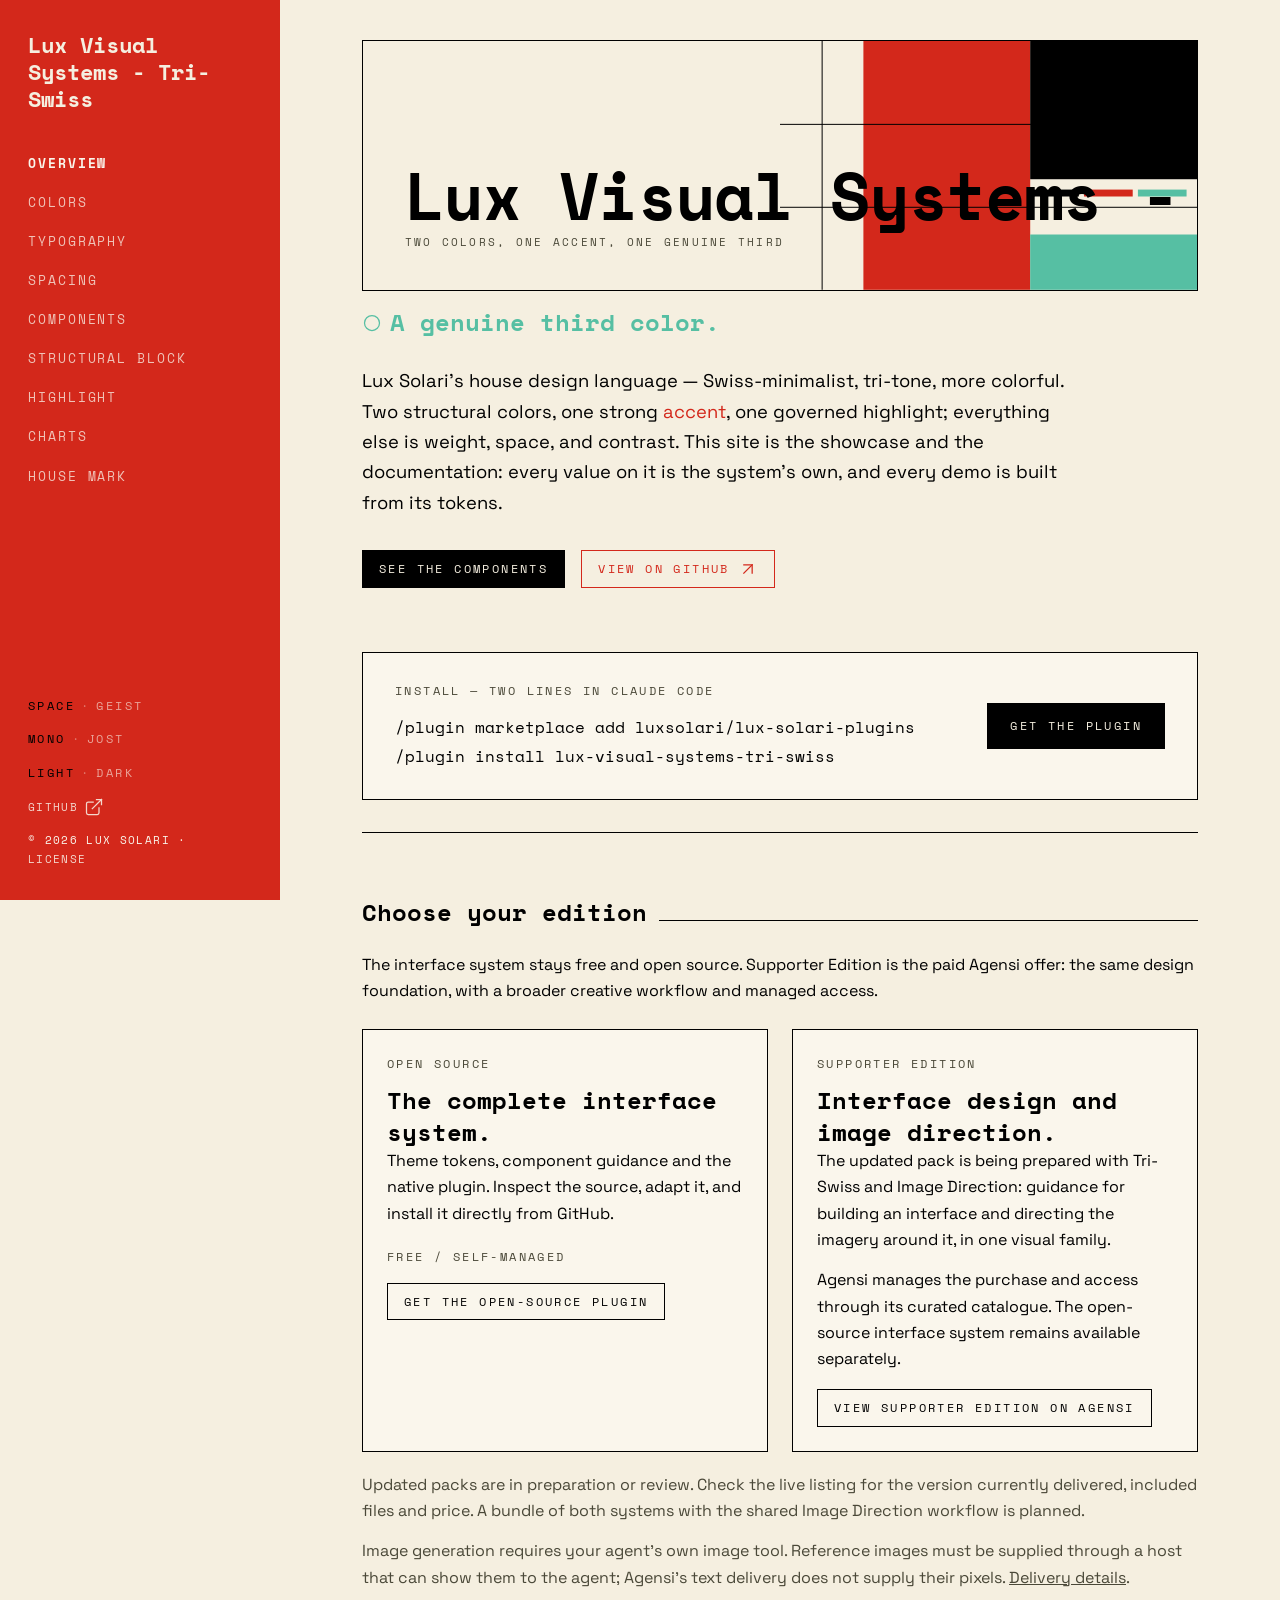
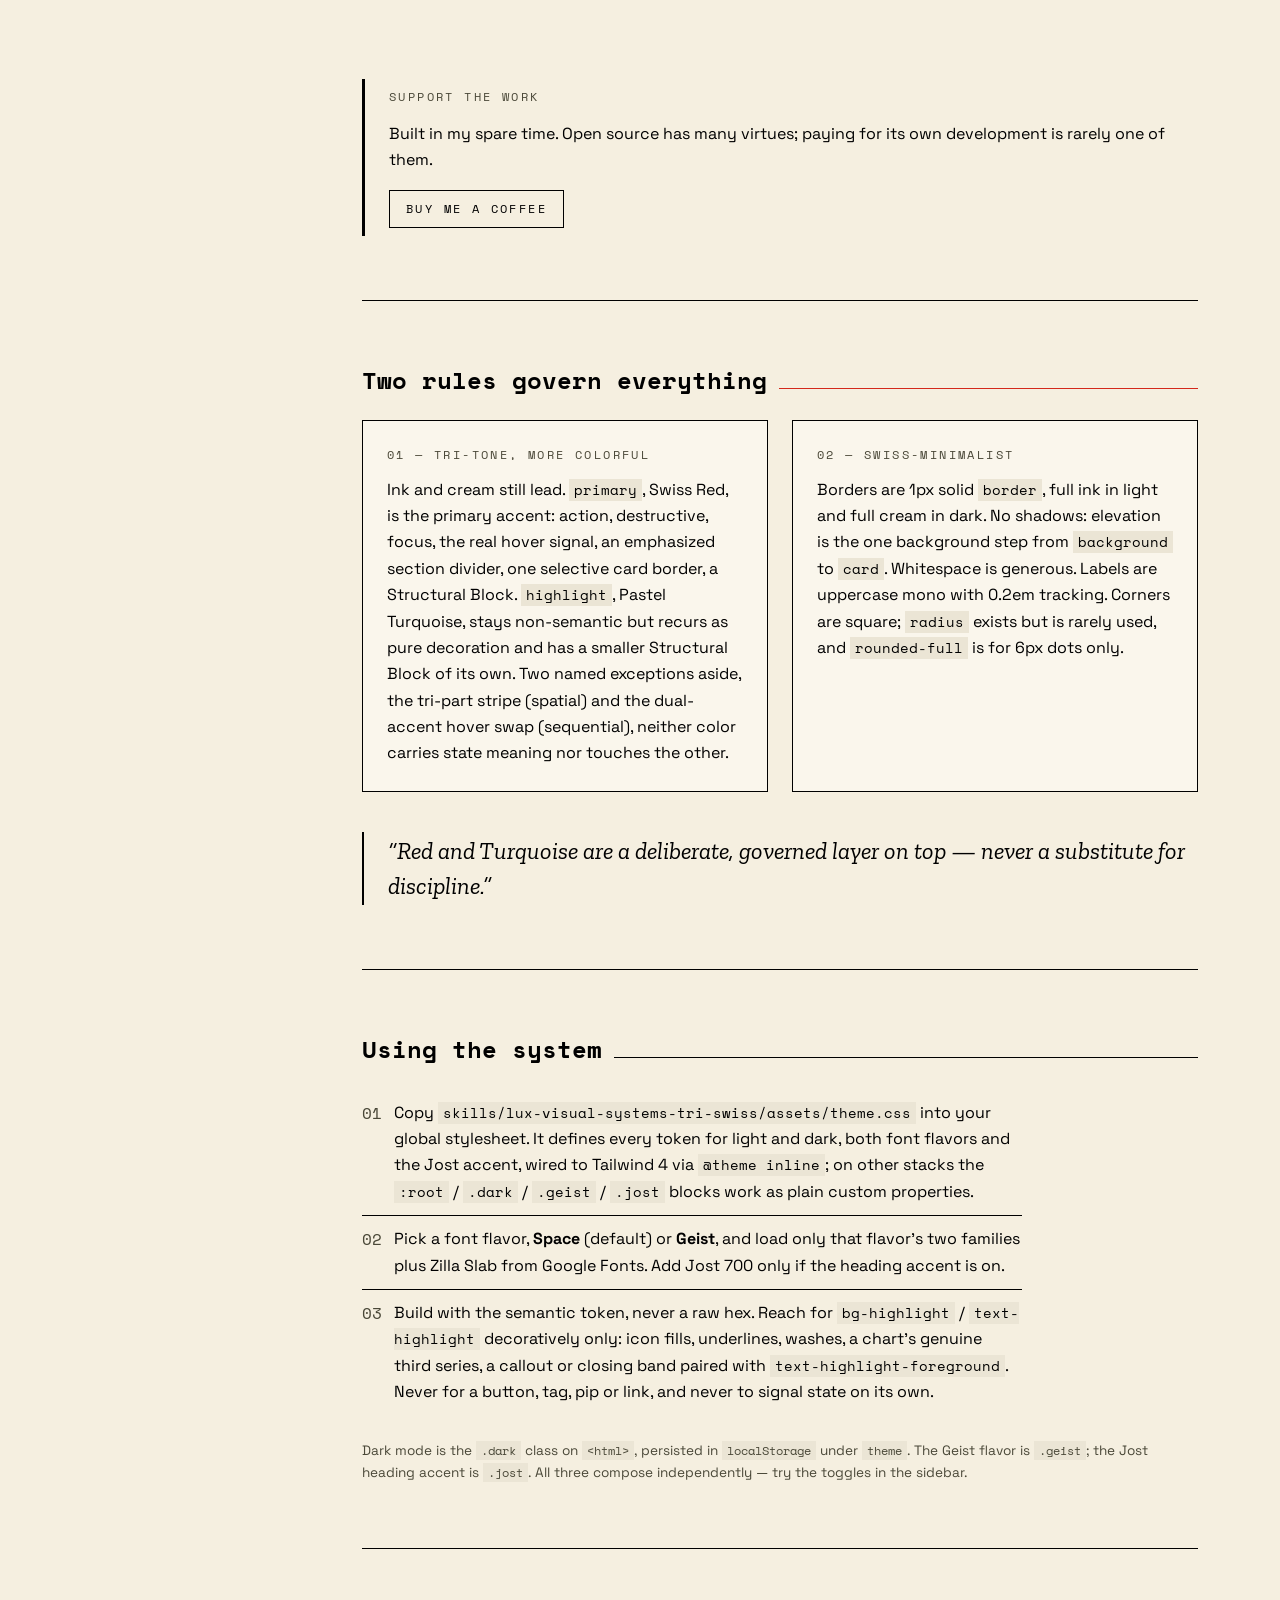
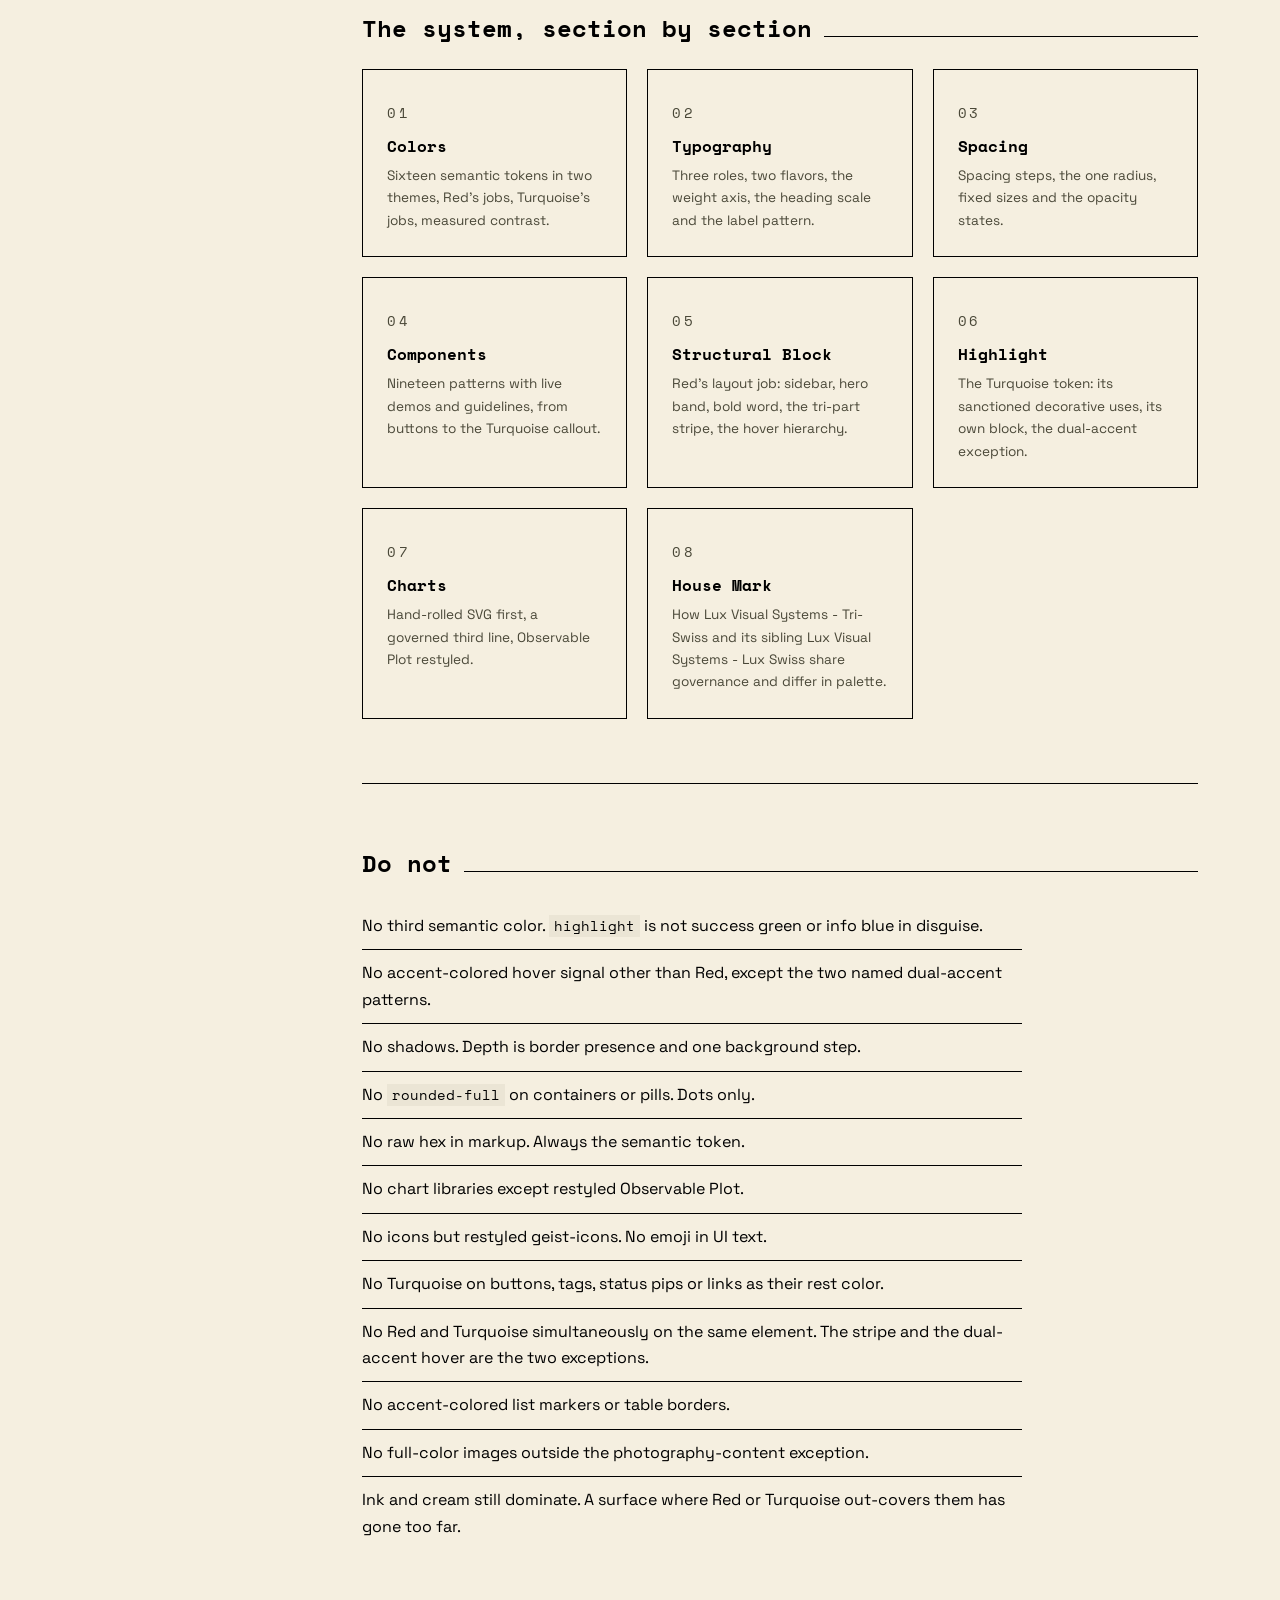
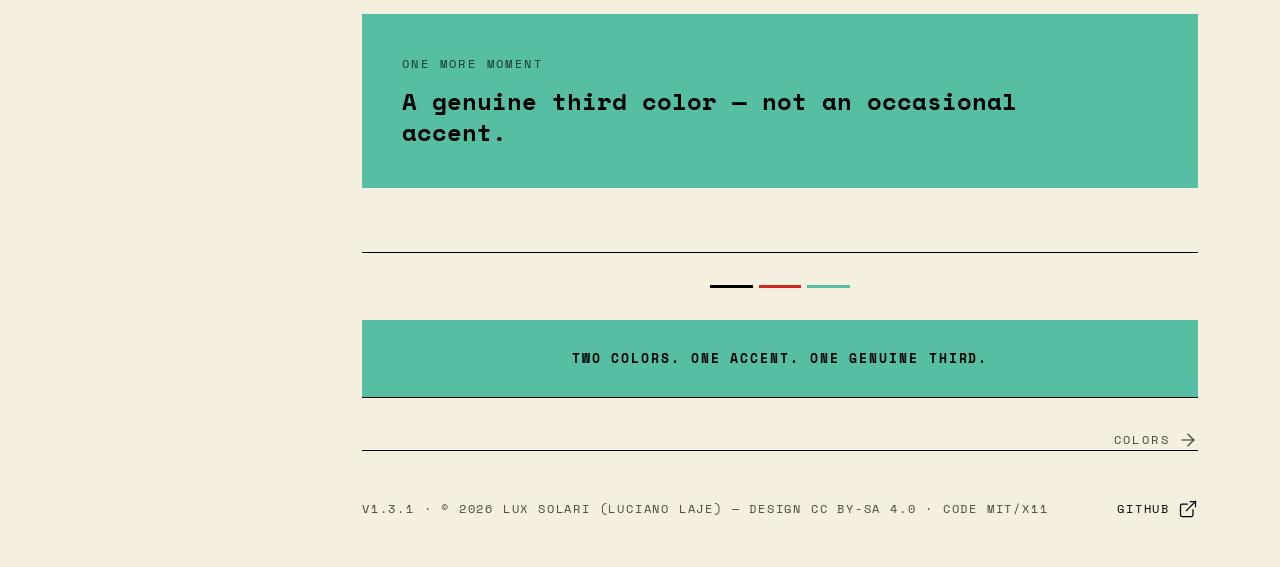
==== docs/index.html @ 0ad53af3 "docs(editions): clarify the shared bundle workflow" ====
<!doctype html>
<html lang="en">
<head>
  <meta charset="utf-8" />
  <meta name="viewport" content="width=device-width, initial-scale=1" />
  <script>
    // Apply the saved theme, flavor and heading accent before first paint.
    (function () {
      try {
        var saved = localStorage.getItem("theme");
        var dark = saved ? saved === "dark"
          : window.matchMedia && window.matchMedia("(prefers-color-scheme: dark)").matches;
        if (dark) document.documentElement.classList.add("dark");
        if (localStorage.getItem("flavor") === "geist") document.documentElement.classList.add("geist");
        if (localStorage.getItem("jost") === "on") document.documentElement.classList.add("jost");
      } catch (e) {}
    })();
  </script>
  <title>Lux Visual Systems - Tri-Swiss — a tri-tone Swiss-minimalist design system</title>
  <meta name="description" content="Two colors, one accent, one governed highlight. A tri-tone Swiss-minimalist design system that gives every Claude Code project one consistent, opinionated aesthetic — showcase and documentation." />
  <meta property="og:type" content="website" />
  <meta property="og:title" content="Lux Visual Systems - Tri-Swiss — a tri-tone Swiss-minimalist design system" />
  <meta property="og:description" content="Two colors, one accent, one governed highlight. A tri-tone Swiss-minimalist design system that gives every Claude Code project one consistent, opinionated aesthetic — showcase and documentation." />
  <meta property="og:url" content="https://luxsolari.github.io/lux-visual-systems-tri-swiss/" />
  <meta property="og:image" content="https://luxsolari.github.io/lux-visual-systems-tri-swiss/assets/social-card.png" />
  <meta property="og:image:width" content="1200" />
  <meta property="og:image:height" content="630" />
  <meta name="twitter:card" content="summary_large_image" />
  <meta name="twitter:title" content="Lux Visual Systems - Tri-Swiss — a tri-tone Swiss-minimalist design system" />
  <meta name="twitter:description" content="Two colors, one accent, one governed highlight. A tri-tone Swiss-minimalist design system that gives every Claude Code project one consistent, opinionated aesthetic — showcase and documentation." />
  <meta name="twitter:image" content="https://luxsolari.github.io/lux-visual-systems-tri-swiss/assets/social-card.png" />
  <link rel="preconnect" href="https://fonts.googleapis.com" />
  <link rel="preconnect" href="https://fonts.gstatic.com" crossorigin />
  <link href="https://fonts.googleapis.com/css2?family=Space+Grotesk:wght@300;400;500;700&family=Space+Mono:ital,wght@0,400;0,700;1,400;1,700&family=Geist:wght@300;400;500;700&family=Geist+Mono:ital,wght@0,400;0,700;1,400;1,700&family=Zilla+Slab:ital,wght@0,400;0,500;0,700;1,400&family=Jost:wght@700&display=swap" rel="stylesheet" />
  <link rel="stylesheet" href="assets/site.css" />
</head>
<body>
  <div class="layout">
    <aside class="sidebar">
      <div>
        <div style="display:flex; align-items:center; justify-content:space-between;">
          <a class="sidebar-wordmark" href="index.html">Lux Visual Systems - Tri-Swiss</a>
          <button class="hamburger" aria-label="Toggle navigation" aria-expanded="false" data-nav-toggle>
            <svg class="icon" viewBox="0 0 24 24" style="color:var(--primary-foreground);">
              <line x1="4" y1="6" x2="20" y2="6"/><line x1="4" y1="12" x2="20" y2="12"/><line x1="4" y1="18" x2="20" y2="18"/>
            </svg>
          </button>
        </div>
        <nav class="sidebar-nav" data-nav-list aria-label="Sections"><a href="index.html">Overview</a><a href="colors.html">Colors</a><a href="typography.html">Typography</a><a href="spacing.html">Spacing</a><a href="components.html">Components</a><a href="structural-block.html">Structural Block</a><a href="highlight.html">Highlight</a><a href="charts.html">Charts</a><a href="house-mark.html">House Mark</a></nav>
      </div>
      <div class="sidebar-bottom">
        <div class="toggle" role="group" aria-label="Font flavor">
          <button data-flavor-btn="space" aria-pressed="true">Space</button><span class="mid">·</span><button data-flavor-btn="geist" aria-pressed="false">Geist</button>
        </div>
        <div class="toggle" role="group" aria-label="Heading face">
          <button data-jost-btn="mono" aria-pressed="true">Mono</button><span class="mid">·</span><button data-jost-btn="jost" aria-pressed="false">Jost</button>
        </div>
        <div class="toggle" role="group" aria-label="Color theme">
          <button data-theme-btn="light" aria-pressed="true">Light</button><span class="mid">·</span><button data-theme-btn="dark" aria-pressed="false">Dark</button>
        </div>
        <a href="https://github.com/luxsolari/lux-visual-systems-tri-swiss">GitHub <svg class="icon" viewBox="0 0 24 24" width="14" height="14"><path d="M15 3h6v6"/><path d="M10 14 21 3"/><path d="M18 13v6a2 2 0 0 1-2 2H5a2 2 0 0 1-2-2V8a2 2 0 0 1 2-2h6"/></svg></a>
        <span>© 2026 Lux Solari · <a href="index.html#license">License</a></span>
      </div>
    </aside>
    <div class="content">
      <div class="content-inner">
        <main>
          <section class="first" id="hero" style="padding-top:40px;">
            <div class="cover-wrap">
              <div class="cover" role="img" aria-label="Lux Visual Systems - Tri-Swiss — two colors, one accent, one genuine third">
              <svg viewBox="0 0 960 288" preserveAspectRatio="none" aria-hidden="true">
                <rect class="red" x="576" y="0" width="192" height="288"/>
                <rect class="ink" x="768" y="0" width="192" height="160"/>
                <rect class="turq" x="768" y="224" width="192" height="64"/>
                <line class="rule" x1="480" y1="96.5" x2="960" y2="96.5"/>
                <line class="rule" x1="480" y1="192.5" x2="960" y2="192.5"/>
                <line class="rule" x1="528.5" y1="0" x2="528.5" y2="288"/>
                <rect class="ink" x="768" y="172" width="56" height="8"/>
                <rect class="red" x="830" y="172" width="56" height="8"/>
                <rect class="turq" x="892" y="172" width="56" height="8"/>
              </svg>
              <p class="name">Lux Visual Systems - Tri-Swiss</p>
              <p class="tagline">Two colors, one accent, one genuine third</p>
              </div>
            </div>
            <div class="hero-moment"><svg class="icon" viewBox="0 0 24 24" width="18" height="18" aria-hidden="true"><circle cx="12" cy="12" r="9"/></svg>A genuine third color.</div>
            <p class="lead" style="margin-top:24px;">
              Lux Solari's house design language — Swiss-minimalist, tri-tone, more colorful.
              Two structural colors, one strong <span class="accent-word">accent</span>, one
              governed highlight; everything else is weight, space, and contrast. This site is
              the showcase and the documentation: every value on it is the system's own, and
              every demo is built from its tokens.
            </p>
            <div class="row" style="gap:16px; margin-top:32px;">
              <a href="components.html" class="btn btn-filled">See the components</a>
              <a href="https://github.com/luxsolari/lux-visual-systems-tri-swiss" class="btn btn-accent">View on GitHub <svg class="icon" viewBox="0 0 24 24" width="16" height="16"><path d="M7 17 17 7"/><path d="M7 7h10v10"/></svg></a>
            </div>
          </section>

          <section id="install" class="first" style="padding-top:0;">
            <div class="card" style="display:flex; flex-wrap:wrap; align-items:center; gap:24px 40px; justify-content:space-between; padding:28px 32px;">
              <div style="min-width:0;">
                <p class="label" style="margin-bottom:12px;">Install — two lines in Claude Code</p>
                <pre style="border:none; background:none; padding:0; font-size:1rem; line-height:1.8;">/plugin marketplace add luxsolari/lux-solari-plugins
/plugin install lux-visual-systems-tri-swiss</pre>
              </div>
              <a href="https://github.com/luxsolari/lux-visual-systems-tri-swiss" class="btn btn-filled" style="padding:12px 22px; white-space:nowrap;">Get the plugin</a>
            </div>
            <section id="editions" aria-labelledby="editions-title" style="margin-top:32px;">
              <div class="divider"><h3 id="editions-title">Choose your edition</h3><span class="rule"></span></div>
              <p>The interface system stays free and open source. Supporter Edition is the paid Agensi offer: the same design foundation, with a broader creative workflow and managed access.</p>
              <div class="grid grid-2" style="gap:24px; margin-top:24px;">
                <article class="card">
                  <p class="label">Open Source</p>
                  <h3 style="margin-top:12px;">The complete interface system.</h3>
                  <p>Theme tokens, component guidance and the native plugin. Inspect the source, adapt it, and install it directly from GitHub.</p>
                  <p class="label" style="margin-top:20px;">Free / self-managed</p>
                  <a href="https://github.com/luxsolari/lux-visual-systems-tri-swiss" class="btn btn-outlined" style="margin-top:16px;">Get the open-source plugin</a>
                </article>
                <article class="card">
                  <p class="label">Supporter Edition</p>
                  <h3 style="margin-top:12px;">Interface design and image direction.</h3>
                  <p>The updated pack is being prepared with Tri-Swiss and Image Direction: guidance for building an interface and directing the imagery around it, in one visual family.</p>
                  <p>Agensi manages the purchase and access through its curated catalogue. The open-source interface system remains available separately.</p>
                  <a href="https://www.agensi.io/skills/lux-visual-systems-tri-swiss" class="btn btn-outlined" style="margin-top:16px;">View Supporter Edition on Agensi</a>
                </article>
              </div>
              <p style="margin-top:20px; color:var(--muted-foreground);">Updated packs are in preparation or review. Check the live listing for the version currently delivered, included files and price. A bundle of both systems with the shared Image Direction workflow is planned.</p>
              <p style="color:var(--muted-foreground);">Image generation requires your agent's own image tool. Reference images must be supplied through a host that can show them to the agent; Agensi's text delivery does not supply their pixels. <a href="https://www.agensi.io/docs/how-agents-load-skills">Delivery details</a>.</p>
            </section>
            <aside aria-label="Optional support" style="margin-top:24px; border-left:3px solid var(--border); padding:8px 0 8px 24px;">
              <p class="label" style="margin-bottom:12px;">Support the work</p>
              <p>Built in my spare time. Open source has many virtues; paying for its own development is rarely one of them.</p>
              <a href="https://buymeacoffee.com/lux.solari" class="btn btn-outlined" style="margin-top:16px;">Buy me a coffee</a>
            </aside>
          </section>

          <section id="rules">
            <div class="divider"><h3>Two rules govern everything</h3><span class="rule red"></span></div>
            <div class="grid grid-2" style="gap:24px;">
              <div class="card">
                <p class="label">01 — Tri-tone, more colorful</p>
                <p style="margin-top:12px;">Ink and cream still lead. <code>primary</code>, Swiss Red, is the primary accent: action, destructive, focus, the real hover signal, an emphasized section divider, one selective card border, a Structural Block. <code>highlight</code>, Pastel Turquoise, stays non-semantic but recurs as pure decoration and has a smaller Structural Block of its own. Two named exceptions aside, the tri-part stripe (spatial) and the dual-accent hover swap (sequential), neither color carries state meaning nor touches the other.</p>
              </div>
              <div class="card">
                <p class="label">02 — Swiss-minimalist</p>
                <p style="margin-top:12px;">Borders are 1px solid <code>border</code>, full ink in light and full cream in dark. No shadows: elevation is the one background step from <code>background</code> to <code>card</code>. Whitespace is generous. Labels are uppercase mono with 0.2em tracking. Corners are square; <code>radius</code> exists but is rarely used, and <code>rounded-full</code> is for 6px dots only.</p>
              </div>
            </div>
            <blockquote>&ldquo;Red and Turquoise are a deliberate, governed layer on top — never a substitute for discipline.&rdquo;</blockquote>
          </section>

          <section id="using">
            <div class="divider"><h3>Using the system</h3><span class="rule"></span></div>
            <ol class="list-plain ordered measure">
              <li><span class="n">01</span><span>Copy <code>skills/lux-visual-systems-tri-swiss/assets/theme.css</code> into your global stylesheet. It defines every token for light and dark, both font flavors and the Jost accent, wired to Tailwind 4 via <code>@theme inline</code>; on other stacks the <code>:root</code> / <code>.dark</code> / <code>.geist</code> / <code>.jost</code> blocks work as plain custom properties.</span></li>
              <li><span class="n">02</span><span>Pick a font flavor, <strong>Space</strong> (default) or <strong>Geist</strong>, and load only that flavor's two families plus Zilla Slab from Google Fonts. Add Jost 700 only if the heading accent is on.</span></li>
              <li><span class="n">03</span><span>Build with the semantic token, never a raw hex. Reach for <code>bg-highlight</code> / <code>text-highlight</code> decoratively only: icon fills, underlines, washes, a chart's genuine third series, a callout or closing band paired with <code>text-highlight-foreground</code>. Never for a button, tag, pip or link, and never to signal state on its own.</span></li>
            </ol>
            <p class="small muted" style="margin-top:24px;">Dark mode is the <code>.dark</code> class on <code>&lt;html&gt;</code>, persisted in <code>localStorage</code> under <code>theme</code>. The Geist flavor is <code>.geist</code>; the Jost heading accent is <code>.jost</code>. All three compose independently — try the toggles in the sidebar.</p>
          </section>

          <section id="sections">
            <div class="divider"><h3>The system, section by section</h3><span class="rule"></span></div>
            <div class="grid grid-auto">
              <a class="index-card" href="colors.html"><p class="label">01</p><h4>Colors</h4><p>Sixteen semantic tokens in two themes, Red's jobs, Turquoise's jobs, measured contrast.</p></a>
              <a class="index-card" href="typography.html"><p class="label">02</p><h4>Typography</h4><p>Three roles, two flavors, the weight axis, the heading scale and the label pattern.</p></a>
              <a class="index-card" href="spacing.html"><p class="label">03</p><h4>Spacing</h4><p>Spacing steps, the one radius, fixed sizes and the opacity states.</p></a>
              <a class="index-card" href="components.html"><p class="label">04</p><h4>Components</h4><p>Nineteen patterns with live demos and guidelines, from buttons to the Turquoise callout.</p></a>
              <a class="index-card" href="structural-block.html"><p class="label">05</p><h4>Structural Block</h4><p>Red's layout job: sidebar, hero band, bold word, the tri-part stripe, the hover hierarchy.</p></a>
              <a class="index-card" href="highlight.html"><p class="label">06</p><h4>Highlight</h4><p>The Turquoise token: its sanctioned decorative uses, its own block, the dual-accent exception.</p></a>
              <a class="index-card" href="charts.html"><p class="label">07</p><h4>Charts</h4><p>Hand-rolled SVG first, a governed third line, Observable Plot restyled.</p></a>
              <a class="index-card" href="house-mark.html"><p class="label">08</p><h4>House Mark</h4><p>How Lux Visual Systems - Tri-Swiss and its sibling Lux Visual Systems - Lux Swiss share governance and differ in palette.</p></a>
            </div>
          </section>

          <section id="donot">
            <div class="divider"><h3>Do not</h3><span class="rule"></span></div>
            <ul class="list-plain measure">
              <li>No third semantic color. <code>highlight</code> is not success green or info blue in disguise.</li>
              <li>No accent-colored hover signal other than Red, except the two named dual-accent patterns.</li>
              <li>No shadows. Depth is border presence and one background step.</li>
              <li>No <code>rounded-full</code> on containers or pills. Dots only.</li>
              <li>No raw hex in markup. Always the semantic token.</li>
              <li>No chart libraries except restyled Observable Plot.</li>
              <li>No icons but restyled geist-icons. No emoji in UI text.</li>
              <li>No Turquoise on buttons, tags, status pips or links as their rest color.</li>
              <li>No Red and Turquoise simultaneously on the same element. The stripe and the dual-accent hover are the two exceptions.</li>
              <li>No accent-colored list markers or table borders.</li>
              <li>No full-color images outside the photography-content exception.</li>
              <li>Ink and cream still dominate. A surface where Red or Turquoise out-covers them has gone too far.</li>
            </ul>
          </section>

          <section id="turquoise-moment" style="border-top:none; padding-top:0;">
            <div class="panel"><p class="label" style="margin:0;">One more moment</p><p class="statement">A genuine third color — not an occasional accent.</p></div>
          </section>
          <div class="flourish-row" style="padding:32px 0; border-top:1px solid var(--border);"><div class="stripe flourish" aria-hidden="true"><i></i><i></i><i></i></div></div>
          <div id="closing-band" class="closing-band"><p>Two colors. One accent. One genuine third.</p></div>
          <div id="social-card" aria-hidden="true" style="position:absolute; left:-9999px; top:0;
               width:1200px; height:630px; background:var(--background); color:var(--foreground);
               padding:80px; display:flex; flex-direction:column; justify-content:space-between;
               border:1px solid var(--border);">
            <p class="label">Claude Code plugin</p>
            <div>
              <h1 style="font-size:4.5rem; line-height:1.05; margin:0; letter-spacing:-0.01em;">Lux Visual Systems - Tri-Swiss.</h1>
              <p style="font-family:var(--font-mono); font-size:1.25rem; margin:20px 0 0; color:var(--muted-foreground);">Two colors. One accent. One governed highlight.</p>
            </div>
            <p style="font-family:var(--font-mono); font-size:1rem; letter-spacing:0.1em; margin:0;">/plugin install lux-visual-systems-tri-swiss</p>
          </div>
          <div class="pager"><span></span><a href="colors.html" class="label">Colors <svg class="icon" viewBox="0 0 24 24" width="16" height="16"><path d="M5 12h14"/><path d="m12 5 7 7-7 7"/></svg></a></div>
          <footer>
            <div class="footer-row">
              <span id="license" class="muted">v1.3.1 · © 2026 Lux Solari (Luciano Laje) — Design <a href="https://github.com/luxsolari/lux-visual-systems-tri-swiss/blob/main/LICENSE-DESIGN">CC BY-SA 4.0</a> · Code <a href="https://github.com/luxsolari/lux-visual-systems-tri-swiss/blob/main/LICENSE">MIT/X11</a></span>
              <a href="https://github.com/luxsolari/lux-visual-systems-tri-swiss" style="display:inline-flex; align-items:center; gap:8px;">GitHub <svg class="icon" viewBox="0 0 24 24" width="14" height="14"><path d="M15 3h6v6"/><path d="M10 14 21 3"/><path d="M18 13v6a2 2 0 0 1-2 2H5a2 2 0 0 1-2-2V8a2 2 0 0 1 2-2h6"/></svg></a>
            </div>
          </footer>
        </main>
      </div>
    </div>
  </div>
  <script src="assets/site.js"></script>
</body>
</html>
---- docs/assets/site.css ----
/* Lux Visual Systems - Tri-Swiss — documentation site stylesheet.
 * Tokens mirror skills/lux-visual-systems-tri-swiss/assets/theme.css exactly; keep them in sync.
 * Everything below the token blocks is the showcase/documentation chrome and the
 * component patterns documented in skills/lux-visual-systems-tri-swiss/references/components.md. */

:root {
  --background:#f5efe0; --foreground:#000000; --card:#faf6ec; --card-foreground:#000000;
  --primary:#d3281b; --primary-foreground:#f5efe0; --primary-foreground-strong:#faf6ec; --secondary:#000000; --secondary-foreground:#f5efe0;
  --muted:#ebe5d5; --muted-foreground:#4a4838; --border:#000000; --input:#faf6ec; --ring:#d3281b;
  --highlight:#56bfa3; --highlight-foreground:#000000;
  --radius:0.5rem;
  /* Role fonts — Space flavor (default). --font-serif is shared by both flavors and
     is never overridden by .geist. --font-display defaults to --font-mono until the
     .jost accent is applied. */
  --font-mono:'Space Mono',ui-monospace,monospace; --font-sans:'Space Grotesk',system-ui,sans-serif;
  --font-serif:'Zilla Slab',Georgia,serif; --font-display:var(--font-mono);
}
/* Geist flavor — class="geist" on <html>; composes with .dark and .jost. */
.geist { --font-mono:'Geist Mono',ui-monospace,monospace; --font-sans:'Geist',system-ui,sans-serif; }
/* Jost heading accent — not a flavor, an independent on/off switch. */
.jost { --font-display:'Jost',system-ui,sans-serif; }
.dark {
  --background:#000000; --foreground:#f5efe0; --card:#161616; --card-foreground:#f5efe0;
  --primary:#e2503f; --primary-foreground:#f5efe0; --primary-foreground-strong:#1a120e; --secondary:#f5efe0; --secondary-foreground:#000000;
  --muted:#1f1f1f; --muted-foreground:#a8a696; --border:#f5efe0; --input:#161616; --ring:#e2503f;
  --highlight:#63cbae; --highlight-foreground:#000000;
}

/* ---------- Base ---------- */
* { box-sizing:border-box; }
html { scroll-behavior:smooth; }
body { margin:0; background:var(--background); color:var(--foreground);
  font-family:var(--font-sans); line-height:1.65;
  -webkit-font-smoothing:antialiased; font-feature-settings:"kern","liga","calt"; }
h1,h2,h3,h4,h5,h6 { font-family:var(--font-display); font-weight:700; margin:0; }
h1 { font-size:3rem; letter-spacing:-0.02em; line-height:1.1; }
h2 { font-size:2.25rem; letter-spacing:-0.02em; line-height:1.15; }
h3 { font-size:1.5rem; line-height:1.3; }
h4 { font-size:1.25rem; line-height:1.3; }
h5 { font-size:1.125rem; line-height:1.3; }
p { margin:0; }
p + p { margin-top:14px; }
a { color:inherit; }
code { font-family:var(--font-mono); font-size:0.85em; background:var(--muted); padding:1px 5px; }
pre { font-family:var(--font-mono); font-size:0.85rem; line-height:1.6; background:var(--muted);
  border:1px solid var(--border); padding:16px 20px; margin:0; overflow:auto; }
pre code { background:none; padding:0; font-size:inherit; }
blockquote { font-family:var(--font-serif); font-style:italic; font-size:1.5rem; line-height:1.45;
  border-left:2px solid var(--border); margin:40px 0 0; padding:2px 0 2px 24px; max-width:62ch; }
.label { font-family:var(--font-mono); font-size:0.75rem; text-transform:uppercase;
  letter-spacing:0.2em; color:var(--muted-foreground); }
.label.active, .label-active { color:var(--foreground); font-weight:700; }
.muted { color:var(--muted-foreground); }
.small { font-size:0.85rem; }
.lead { font-size:1.15rem; max-width:60ch; }
.measure { max-width:66ch; }
.mono { font-family:var(--font-mono); }
.serif { font-family:var(--font-serif); }
.tnum { font-variant-numeric:tabular-nums; font-feature-settings:"tnum" 1; }
.accent-word { color:var(--primary); }
.hl { color:var(--highlight); }
.icon { width:20px; height:20px; fill:none; stroke:currentColor;
  stroke-width:1.5; stroke-linecap:square; stroke-linejoin:miter; }

/* Section header: heading beside a rule; border by default, primary when emphasized. */
.divider { display:flex; align-items:baseline; gap:12px; margin:0 0 24px; }
.divider .rule { height:1px; flex:1; background:var(--border); }
.divider .rule.red { background:var(--primary); }
.divider .stripe { align-self:center; }
section { padding:64px 0; border-top:1px solid var(--border); }
section.first { border-top:none; padding-top:0; }
.sub { margin:-8px 0 24px; }

/* Tri-part segment stripe: ink, Red, Turquoise, three equal segments, 3px, any length. */
.stripe { display:flex; gap:3px; width:36px; }
.stripe i { height:3px; flex:1; background:var(--foreground); }
.stripe i:nth-child(2) { background:var(--primary); }
.stripe i:nth-child(3) { background:var(--highlight); }
.stripe.hero { width:64px; gap:4px; }
.stripe.flourish { width:140px; gap:6px; }
.flourish-row { display:flex; justify-content:center; padding:32px 0 0; }

/* Hero brand moment: turquoise line with a filled circle icon. */
.hero-moment { display:flex; align-items:center; gap:8px; margin-top:12px; color:var(--highlight);
  font-family:var(--font-mono); font-weight:700; font-size:1.5rem; }

/* ---------- Layout: Structural Block sidebar + content ---------- */
.layout { display:flex; min-height:100vh; }
.sidebar { width:22%; min-width:220px; max-width:280px; flex-shrink:0;
  background:var(--primary); color:var(--primary-foreground);
  position:sticky; top:0; height:100vh; overflow-y:auto;
  display:flex; flex-direction:column; justify-content:space-between;
  padding:32px 28px; }
.sidebar-wordmark { font-family:var(--font-mono); font-weight:700; font-size:1.4rem; line-height:1.2;
  color:inherit; text-decoration:none; }
.sidebar-nav { margin-top:40px; display:flex; flex-direction:column; gap:14px;
  font-family:var(--font-mono); font-size:0.8rem; text-transform:uppercase; letter-spacing:0.15em; }
.sidebar-nav a { color:var(--primary-foreground-strong); text-decoration:none; opacity:0.75;
  border-bottom:2px solid transparent; padding-bottom:2px; width:max-content;
  transition:opacity 0.15s, border-color 0.15s; }
.sidebar-nav a:hover { opacity:1; border-bottom-color:var(--highlight); }
.sidebar-nav a[aria-current="page"] { opacity:1; font-weight:700; }
.sidebar-bottom { color:var(--primary-foreground-strong); display:flex; flex-direction:column; gap:14px; margin-top:32px;
  font-family:var(--font-mono); font-size:0.7rem; text-transform:uppercase; letter-spacing:0.12em; }
.sidebar-bottom a { color:var(--primary-foreground-strong); text-decoration:none; opacity:0.85;
  display:inline-flex; align-items:center; gap:6px; transition:opacity 0.15s; }
.sidebar-bottom a:hover { opacity:1; }
.sidebar-bottom .toggle button { color:var(--primary-foreground-strong); opacity:0.6; }
.sidebar-bottom .toggle button[aria-pressed="true"] { opacity:1; }
.sidebar-bottom .toggle .mid { color:var(--primary-foreground-strong); opacity:0.4; }
.hamburger { display:none; background:none; border:none; color:var(--primary-foreground-strong); cursor:pointer; padding:4px; }
.content { flex:1; min-width:0; }
.content-inner { max-width:900px; margin:0 auto; padding:0 32px; }
.page-head { padding:56px 0 48px; }
.page-head h1 { margin:20px 0 0; }
.page-head .stripe { margin-top:16px; }
.page-head .lead { margin-top:24px; }
footer { border-top:1px solid var(--border); padding:48px 0; }
.footer-row { display:flex; justify-content:space-between; align-items:baseline; flex-wrap:wrap; gap:16px;
  font-family:var(--font-mono); font-size:0.75rem; text-transform:uppercase; letter-spacing:0.15em; }
.footer-row a { text-decoration:none; }
.pager { display:flex; justify-content:space-between; gap:16px; flex-wrap:wrap; border-top:1px solid var(--border); padding:32px 0 0; }
.pager a { text-decoration:none; display:inline-flex; align-items:center; gap:8px; }

/* Toggle */
.toggle { display:flex; align-items:baseline; gap:6px; font-family:var(--font-mono);
  font-size:0.75rem; text-transform:uppercase; letter-spacing:0.2em; }
.toggle button { background:none; border:none; padding:0; cursor:pointer;
  font:inherit; letter-spacing:inherit; text-transform:inherit; color:var(--muted-foreground); }
.toggle button:hover, .toggle button[aria-pressed="true"] { color:var(--foreground); }
.toggle .mid { color:var(--muted-foreground); opacity:0.4; }

/* ---------- Grids and cards ---------- */
.grid { display:grid; gap:20px; }
.grid-2 { grid-template-columns:1fr 1fr; }
.grid-3 { grid-template-columns:repeat(3,1fr); }
.grid-4 { grid-template-columns:repeat(4,1fr); }
.grid-auto { grid-template-columns:repeat(auto-fill,minmax(260px,1fr)); }
.gap-32 { gap:32px; } .gap-40 { gap:40px; }
.card { border:1px solid var(--border); background:var(--card); color:var(--card-foreground); padding:24px; }
.card h4 { font-family:var(--font-mono); font-size:1rem; }
.card p.small { margin-top:8px; }
.card-emphasis { border-color:var(--primary); }
.card-accent { border-color:var(--highlight); background:color-mix(in srgb, var(--highlight) 8%, var(--card)); }
.card-interactive { display:block; text-decoration:none; color:inherit; background:none; border-color:var(--primary);
  transition:border-color 0.15s, background-color 0.15s; }
.card-interactive:hover, .card-interactive.is-hover-demo { border-color:var(--highlight);
  background:color-mix(in srgb, var(--highlight) 5%, var(--card)); }
.demo { border:1px solid var(--border); padding:20px; }
.demo > .label { display:block; margin-bottom:16px; }
.demo .note { text-transform:none; letter-spacing:normal; color:var(--muted-foreground); }
.index-card { display:block; text-decoration:none; color:inherit; border:1px solid var(--border);
  padding:24px; transition:border-color 0.15s; }
.index-card:hover { border-color:var(--primary); }
.index-card.demo { padding:20px; }
.index-card.demo > .label { display:block; margin-bottom:16px; }
.index-card.demo .btn, .index-card.demo .demo-nav-link { pointer-events:none; }
.index-card h4 { font-family:var(--font-mono); font-size:1rem; margin-top:12px; }
.index-card p { margin-top:8px; font-size:0.85rem; color:var(--muted-foreground); }

/* ---------- Turquoise Structural Block ---------- */
.callout { background:var(--highlight); color:var(--highlight-foreground); padding:14px 16px; max-width:60ch; }
.callout .t { margin:0; font-family:var(--font-mono); font-size:0.7rem; text-transform:uppercase; letter-spacing:0.12em; font-weight:700; }
.callout p { margin:8px 0 0; font-size:0.9rem; }
.panel { background:var(--highlight); color:var(--highlight-foreground); padding:40px; }
.panel .label { color:var(--highlight-foreground); opacity:0.7; }
.panel .statement { margin:12px 0 0; font-family:var(--font-mono); font-weight:700; font-size:1.5rem; line-height:1.3; max-width:44ch; }
.closing-band { background:var(--highlight); color:var(--highlight-foreground); padding:28px 0; text-align:center; }
.closing-band p { margin:0; font-family:var(--font-mono); text-transform:uppercase; letter-spacing:0.15em; font-size:0.8rem; font-weight:700; }
.hl-underline { border-bottom:2px solid var(--highlight); padding-bottom:2px; }
.hl-dot { width:6px; height:6px; border-radius:9999px; background:var(--highlight); display:inline-block; }
.hl-wash { background:color-mix(in srgb, var(--highlight) 10%, transparent); padding:12px 16px; }

/* ---------- Buttons ---------- */
.btn { font-family:var(--font-mono); font-size:0.75rem; text-transform:uppercase; letter-spacing:0.2em;
  padding:8px 16px; border:1px solid var(--foreground); background:none; color:var(--foreground);
  cursor:pointer; text-decoration:none; display:inline-flex; align-items:center; gap:8px;
  transition:background-color 0.15s, color 0.15s, border-color 0.15s, opacity 0.15s; }
.btn-ghost { border-color:transparent; color:var(--muted-foreground); }
.btn-ghost:hover { color:var(--foreground); }
.btn-outlined:hover { background:var(--foreground); color:var(--background); }
.btn-filled { background:var(--foreground); color:var(--background); }
.btn-filled:hover { opacity:0.9; }
.btn-destructive, .btn-accent { border-color:var(--primary); color:var(--primary); }
.btn-destructive:hover, .btn-destructive.is-hover-demo { background:var(--primary); color:var(--primary-foreground-strong); }
.btn-accent:hover, .btn-accent.is-hover-demo { background:var(--highlight); color:var(--highlight-foreground); border-color:var(--highlight); }
.btn:disabled { opacity:0.4; cursor:default; }
.btn:disabled:hover { background:none; color:var(--foreground); }
.btn:focus-visible { outline:1px solid var(--ring); outline-offset:1px; }
.hover-pair { display:flex; gap:24px; flex-wrap:wrap; }
.hover-pair > div { display:flex; flex-direction:column; gap:8px; align-items:flex-start; }
.cap { font-family:var(--font-mono); font-size:0.65rem; text-transform:uppercase; letter-spacing:0.12em; color:var(--muted-foreground); }
.on-red { background:var(--primary); padding:16px; display:flex; gap:0; }
.on-red > div { flex:1; }
.on-red .cap { color:var(--primary-foreground-strong); opacity:0.7; }
.demo-nav-link { color:var(--primary-foreground-strong); text-decoration:none; opacity:0.75;
  border-bottom:2px solid transparent; padding-bottom:2px;
  font-family:var(--font-mono); font-size:0.8rem; text-transform:uppercase; letter-spacing:0.15em;
  transition:opacity 0.15s, border-color 0.15s; }
.demo-nav-link:hover, .demo-nav-link.is-hover-demo { opacity:1; border-bottom-color:var(--highlight); }

/* ---------- Tags ---------- */
.tag { font-family:var(--font-mono); font-size:0.65rem; text-transform:uppercase; letter-spacing:0.12em;
  padding:2px 8px; display:inline-flex; align-items:center; gap:6px; }
.tag-neutral { color:var(--muted-foreground); }
.tag-signal { background:var(--foreground); color:var(--background); }
.tag-outlined { border:1px dashed color-mix(in srgb, var(--foreground) 50%, transparent); color:color-mix(in srgb, var(--foreground) 80%, transparent); }
.tag-saved { border:1px solid color-mix(in srgb, var(--foreground) 30%, transparent); color:color-mix(in srgb, var(--foreground) 50%, transparent); }
.tag .dot { width:4px; height:4px; border-radius:9999px; background:currentColor; display:inline-block; }

/* ---------- Status pips ---------- */
.pip { display:inline-flex; align-items:center; gap:8px; font-family:var(--font-mono);
  font-size:0.75rem; text-transform:uppercase; letter-spacing:0.15em; }
.pip i { width:6px; height:6px; border-radius:9999px; background:var(--foreground); }
.pip.warn i { background:var(--primary); }
.pip.load i { background:color-mix(in srgb, var(--muted-foreground) 30%, transparent); animation:pulse 1.2s infinite; }
.pip.off i { background:color-mix(in srgb, var(--foreground) 25%, transparent); }
@keyframes pulse { 50% { opacity:0.3; } }

/* ---------- Inputs ---------- */
.field label { display:block; margin-bottom:8px; }
.field input { width:100%; border:1px solid var(--border); background:var(--input); color:var(--foreground);
  padding:8px 12px; font-family:var(--font-mono); font-size:0.85rem; }
.field input::placeholder { color:var(--muted-foreground); }
.field input:focus, .field input.is-focus-demo { outline:1px solid var(--ring); outline-offset:0; }

/* ---------- Lists and tables ---------- */
.list-plain { list-style:none; margin:0; padding:0; }
.list-plain li { border-top:1px solid var(--border); padding:10px 0; }
.list-plain li:first-child { border-top:none; }
.list-plain.ordered li { display:flex; gap:12px; }
.list-plain.ordered .n { font-family:var(--font-mono); font-variant-numeric:tabular-nums; color:var(--muted-foreground); }
table.data-table { width:100%; border-collapse:collapse; font-size:0.85rem; }
table.data-table th { font-family:var(--font-mono); font-weight:700; text-transform:uppercase;
  letter-spacing:0.1em; font-size:0.7rem; text-align:left; padding:8px 0; border-bottom:2px solid var(--border); vertical-align:bottom; }
table.data-table td { padding:8px 12px 8px 0; border-bottom:1px solid var(--border); vertical-align:top; }
table.data-table td.num, table.data-table th.num { text-align:right; font-variant-numeric:tabular-nums; padding-right:0; }
table.data-table td code { white-space:nowrap; }
.tok-swatch { display:inline-block; width:14px; height:14px; border:1px solid var(--border); vertical-align:-2px; margin-right:8px; }

/* ---------- Figures ---------- */
figure.img-grid { margin:0; border:1px solid var(--border); }
figure.img-grid .img { aspect-ratio:4/3; background:linear-gradient(135deg, var(--primary) 0%, var(--highlight) 100%); }
figure.img-grid .img.gray { filter:grayscale(1); }
figure.img-grid figcaption, .caption { border-top:1px solid var(--border); padding:10px 12px;
  font-family:var(--font-mono); font-style:italic; font-size:0.85rem; color:var(--muted-foreground); }

/* ---------- Modal demo (static) ---------- */
.modal-demo { position:relative; height:280px; overflow:hidden; border:1px solid var(--border); }
.modal-demo .page { padding:24px; }
.modal-demo .overlay { position:absolute; inset:0; display:flex; align-items:center; justify-content:center;
  background:color-mix(in srgb, var(--background) 80%, transparent); padding:0 24px; }
.modal-demo .panel { background:var(--background); color:var(--foreground); width:100%; max-width:560px;
  border:1px solid var(--foreground); padding:24px; font-family:var(--font-mono); font-size:0.85rem; }
.modal-demo .panel h4 { font-family:var(--font-mono); font-size:1rem; margin-bottom:8px; }
.modal-demo .panel p { margin:0 0 20px; color:var(--muted-foreground); font-family:var(--font-sans); }
.row { display:flex; flex-wrap:wrap; gap:12px; align-items:center; }

/* ---------- Palette chips ---------- */
.palette { display:grid; grid-template-columns:repeat(auto-fill,minmax(172px,1fr)); gap:16px; }
.palette figure { margin:0; border:1px solid var(--border); }
.pal-chip { height:64px; }
.palette figcaption { border-top:1px solid var(--border); padding:8px 10px; }
.palette .label { display:block; }
.palette .role { font-family:var(--font-mono); font-size:0.7rem; color:var(--muted-foreground); }
.pal-vals { margin:8px 0 0; font-family:var(--font-mono); font-size:0.62rem; line-height:1.55; color:var(--muted-foreground); }

/* ---------- Type specimens ---------- */
.specimen { display:grid; grid-template-columns:200px 1fr; gap:24px; align-items:baseline;
  border-top:1px solid var(--border); padding:16px 0; }
.specimen:first-child { border-top:none; }
.specimen .meta { font-family:var(--font-mono); font-size:0.65rem; letter-spacing:0.12em; text-transform:uppercase; color:var(--muted-foreground); line-height:1.8; }
.specimen .meta b { display:block; color:var(--foreground); font-weight:700; }
.weights p + p { margin-top:14px; }

/* ---------- Cover / banner on the overview ---------- */
.cover-wrap { container-type:inline-size; }
.cover { position:relative; width:100%; aspect-ratio:960/288; overflow:hidden; border:1px solid var(--border); background:var(--background); }
.cover svg { position:absolute; inset:0; width:100%; height:100%; display:block; }
.cover .red { fill:var(--primary); }
.cover .ink { fill:var(--foreground); }
.cover .turq { fill:var(--highlight); }
.cover .rule { stroke:var(--border); stroke-width:1; fill:none; vector-effect:non-scaling-stroke; }
.cover .name { position:absolute; left:5%; bottom:25.7%; margin:0; font-family:var(--font-display);
  font-weight:700; font-size:7.9cqw; line-height:0.92; letter-spacing:-0.02em; color:var(--foreground); white-space:nowrap; }
.cover .tagline { position:absolute; left:5%; bottom:15.3%; margin:0; font-family:var(--font-mono);
  font-size:max(8px, 1.35cqw); letter-spacing:0.2em; text-transform:uppercase; color:var(--muted-foreground); }

/* ---------- Responsive ---------- */
@media (max-width: 860px) {
  .layout { flex-direction:column; }
  .sidebar { width:100%; max-width:none; height:auto; position:sticky; top:0; z-index:10;
    flex-direction:row; align-items:center; justify-content:space-between; padding:16px 20px; }
  .sidebar > div:first-child { display:flex; align-items:center; justify-content:space-between; width:100%; }
  .sidebar-nav { display:none; margin-top:0; position:absolute; top:100%; left:0; right:0;
    background:var(--primary); padding:20px; flex-direction:column; gap:16px; }
  .sidebar-nav.open { display:flex; }
  .sidebar-bottom { display:none; }
  .hamburger { display:block; }
  .content-inner { padding:0 20px; }
  .grid-2, .grid-3, .grid-4 { grid-template-columns:1fr; }
  .specimen { grid-template-columns:1fr; gap:8px; }
  h1 { font-size:2.25rem; }
  .page-head { padding:32px 0; }
  section { padding:40px 0; }
}
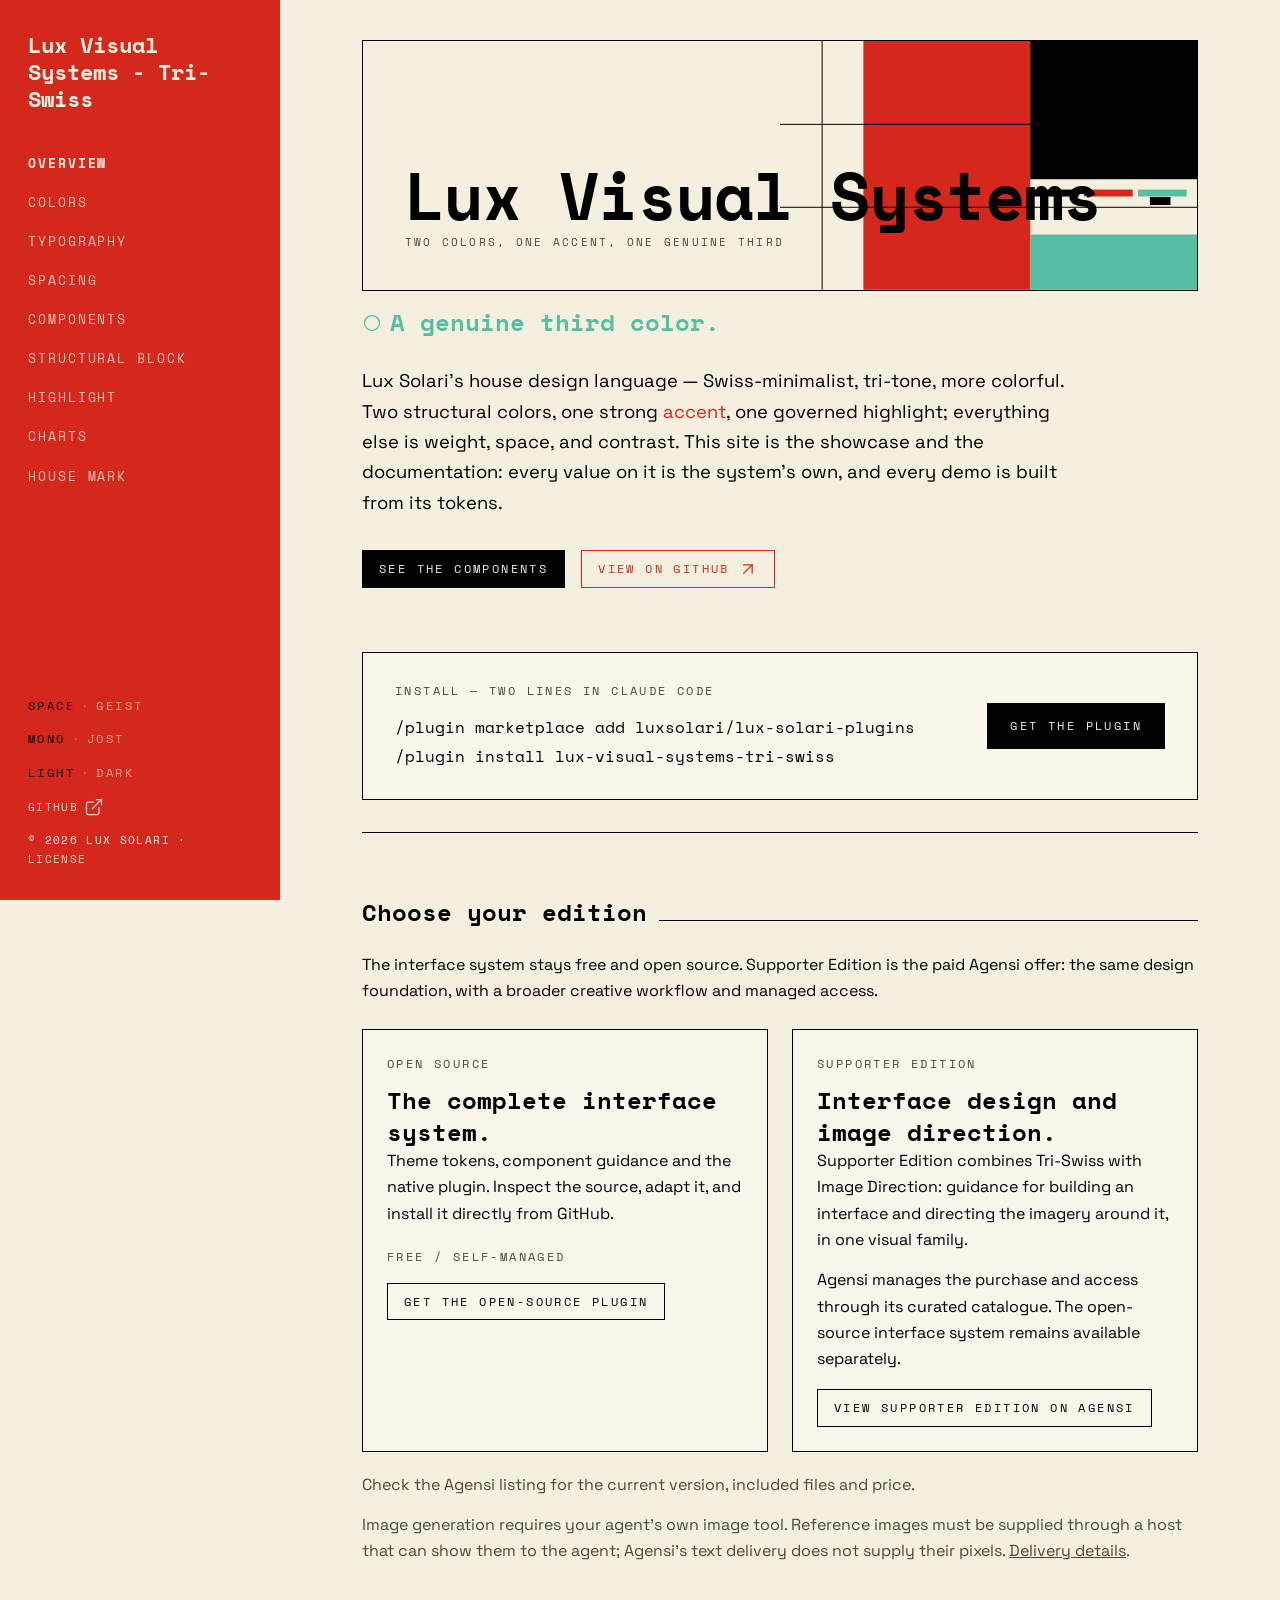
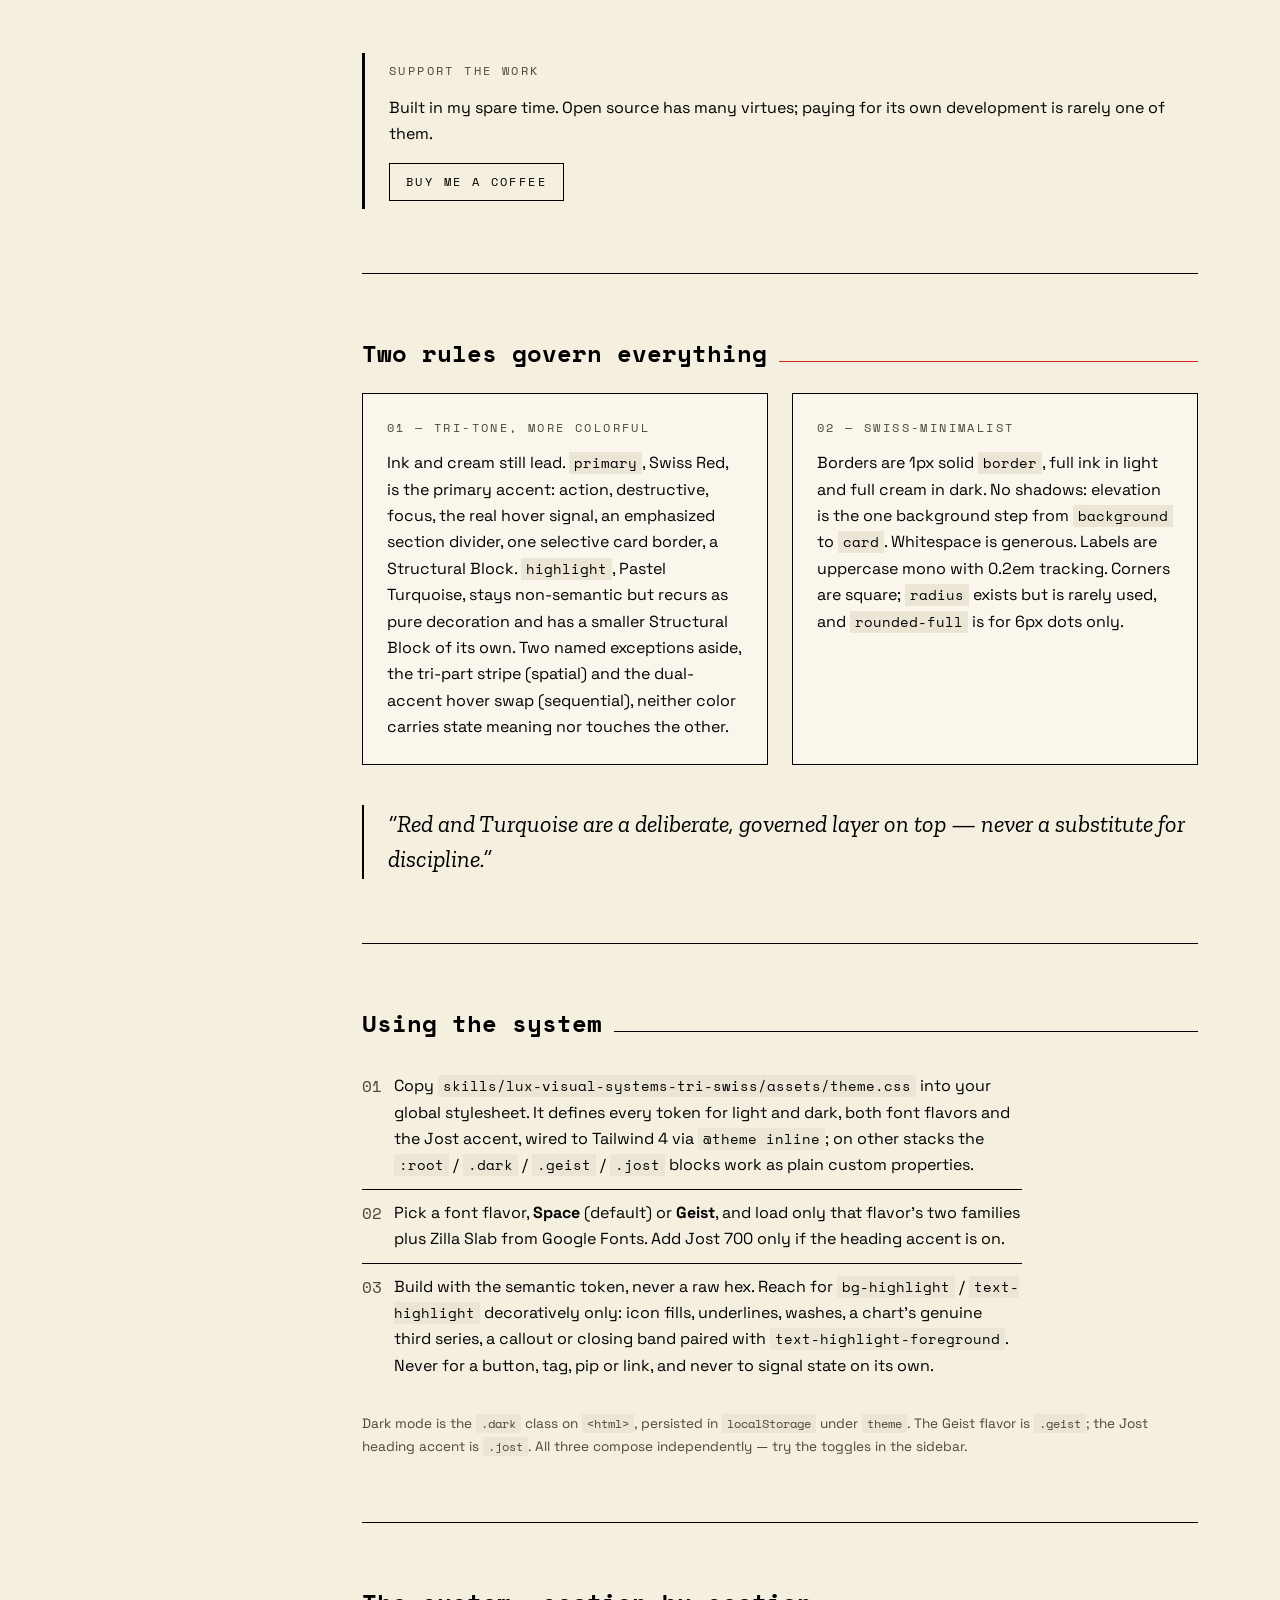
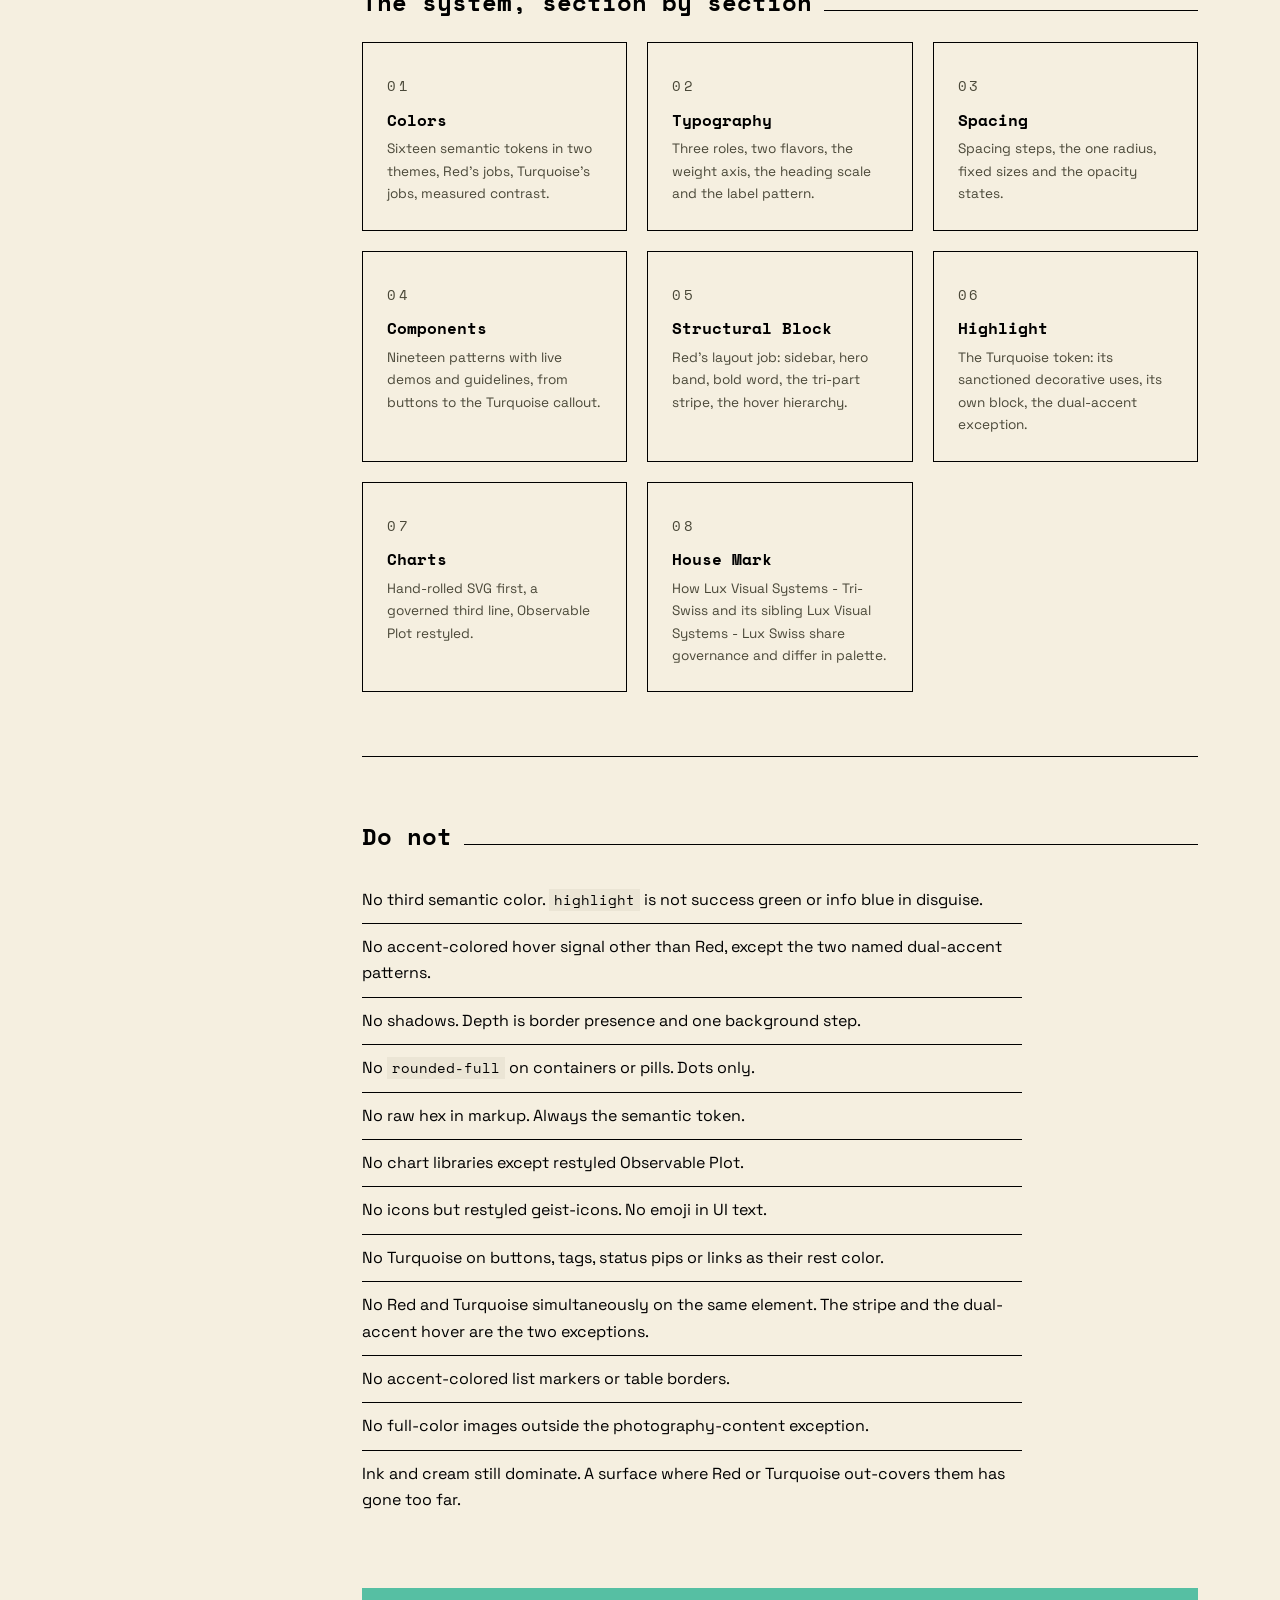
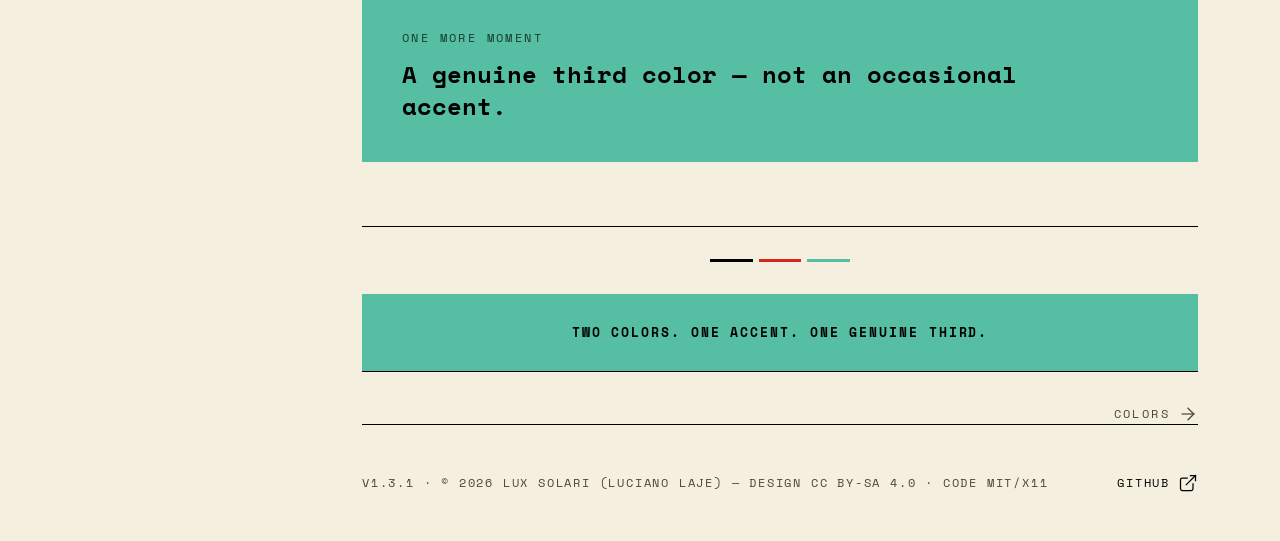
==== commit 9c221a50: "docs(editions): make Supporter Edition comparison evergreen" ====
--- a/docs/index.html
+++ b/docs/index.html
@@ -120,12 +120,12 @@
                 <article class="card">
                   <p class="label">Supporter Edition</p>
                   <h3 style="margin-top:12px;">Interface design and image direction.</h3>
-                  <p>The updated pack is being prepared with Tri-Swiss and Image Direction: guidance for building an interface and directing the imagery around it, in one visual family.</p>
+                  <p>Supporter Edition combines Tri-Swiss with Image Direction: guidance for building an interface and directing the imagery around it, in one visual family.</p>
                   <p>Agensi manages the purchase and access through its curated catalogue. The open-source interface system remains available separately.</p>
                   <a href="https://www.agensi.io/skills/lux-visual-systems-tri-swiss" class="btn btn-outlined" style="margin-top:16px;">View Supporter Edition on Agensi</a>
                 </article>
               </div>
-              <p style="margin-top:20px; color:var(--muted-foreground);">Updated packs are in preparation or review. Check the live listing for the version currently delivered, included files and price. A bundle of both systems with the shared Image Direction workflow is planned.</p>
+              <p style="margin-top:20px; color:var(--muted-foreground);">Check the Agensi listing for the current version, included files and price.</p>
               <p style="color:var(--muted-foreground);">Image generation requires your agent's own image tool. Reference images must be supplied through a host that can show them to the agent; Agensi's text delivery does not supply their pixels. <a href="https://www.agensi.io/docs/how-agents-load-skills">Delivery details</a>.</p>
             </section>
             <aside aria-label="Optional support" style="margin-top:24px; border-left:3px solid var(--border); padding:8px 0 8px 24px;">
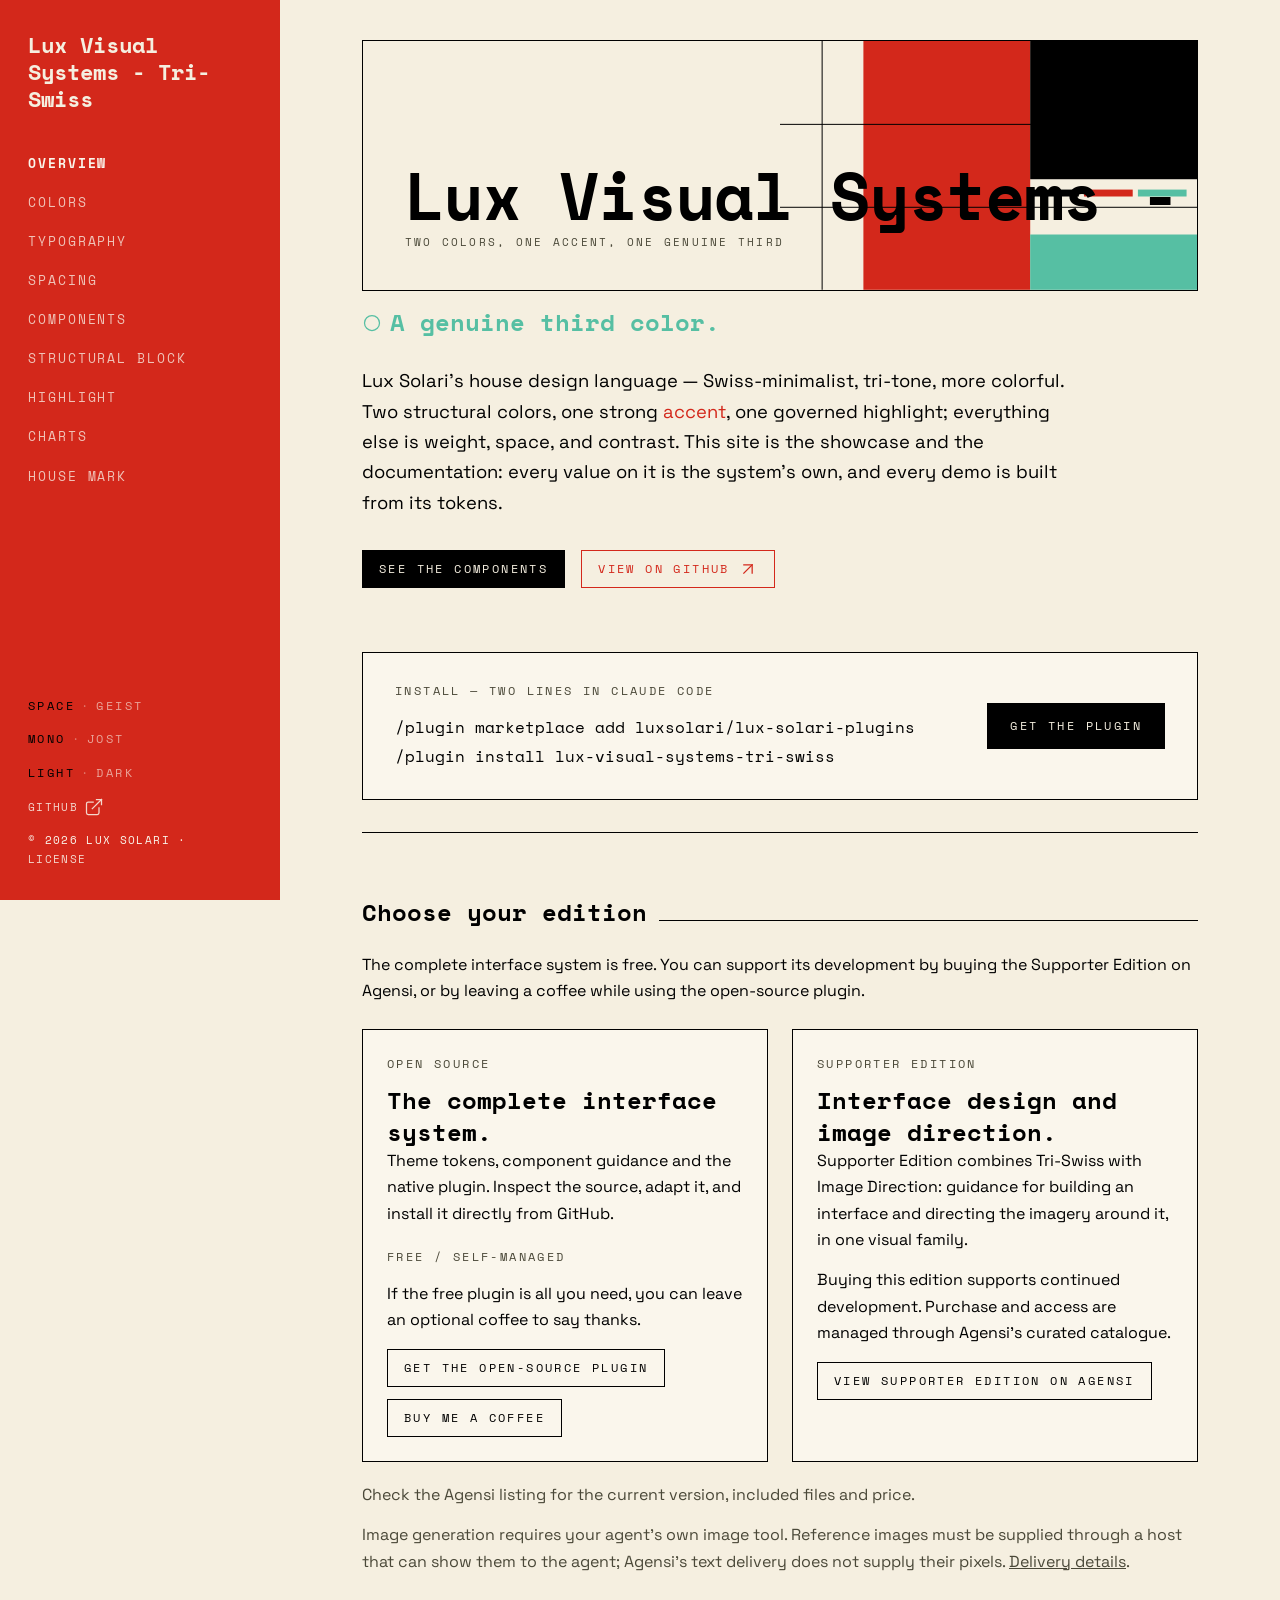
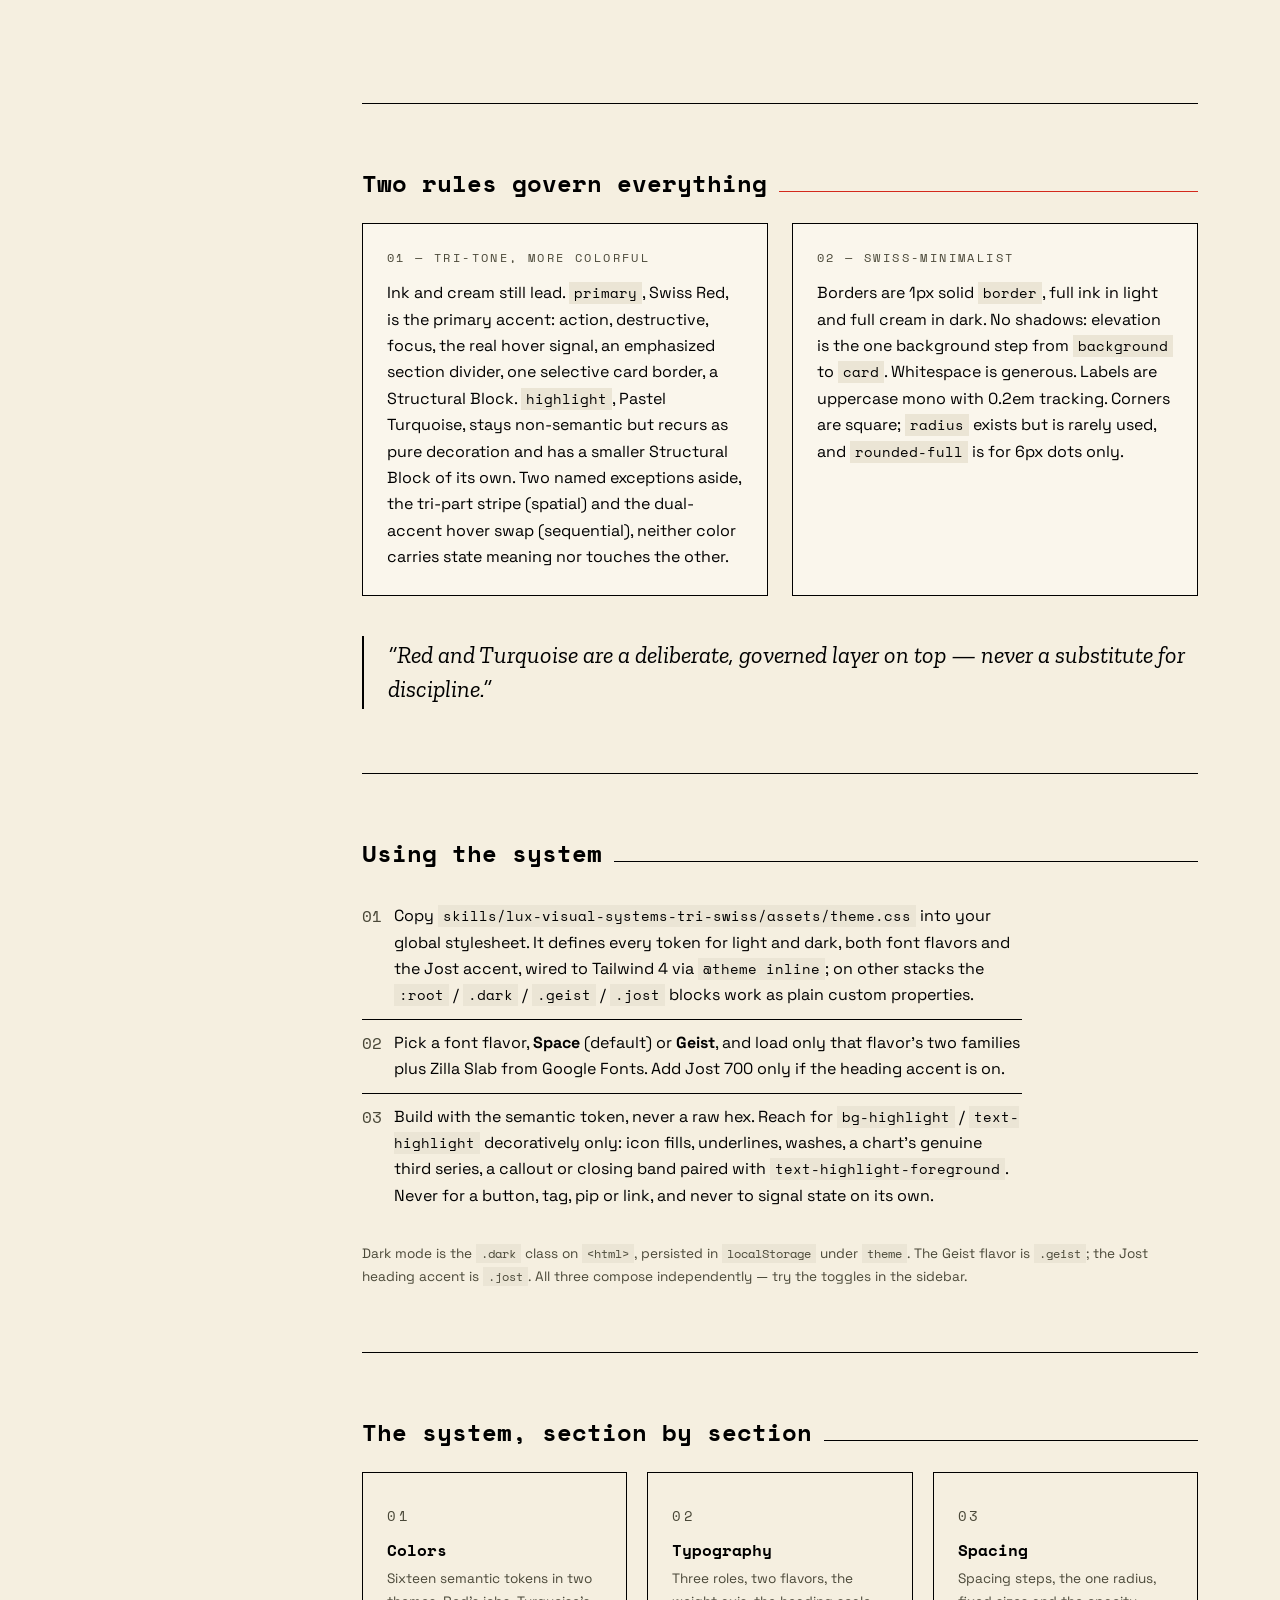
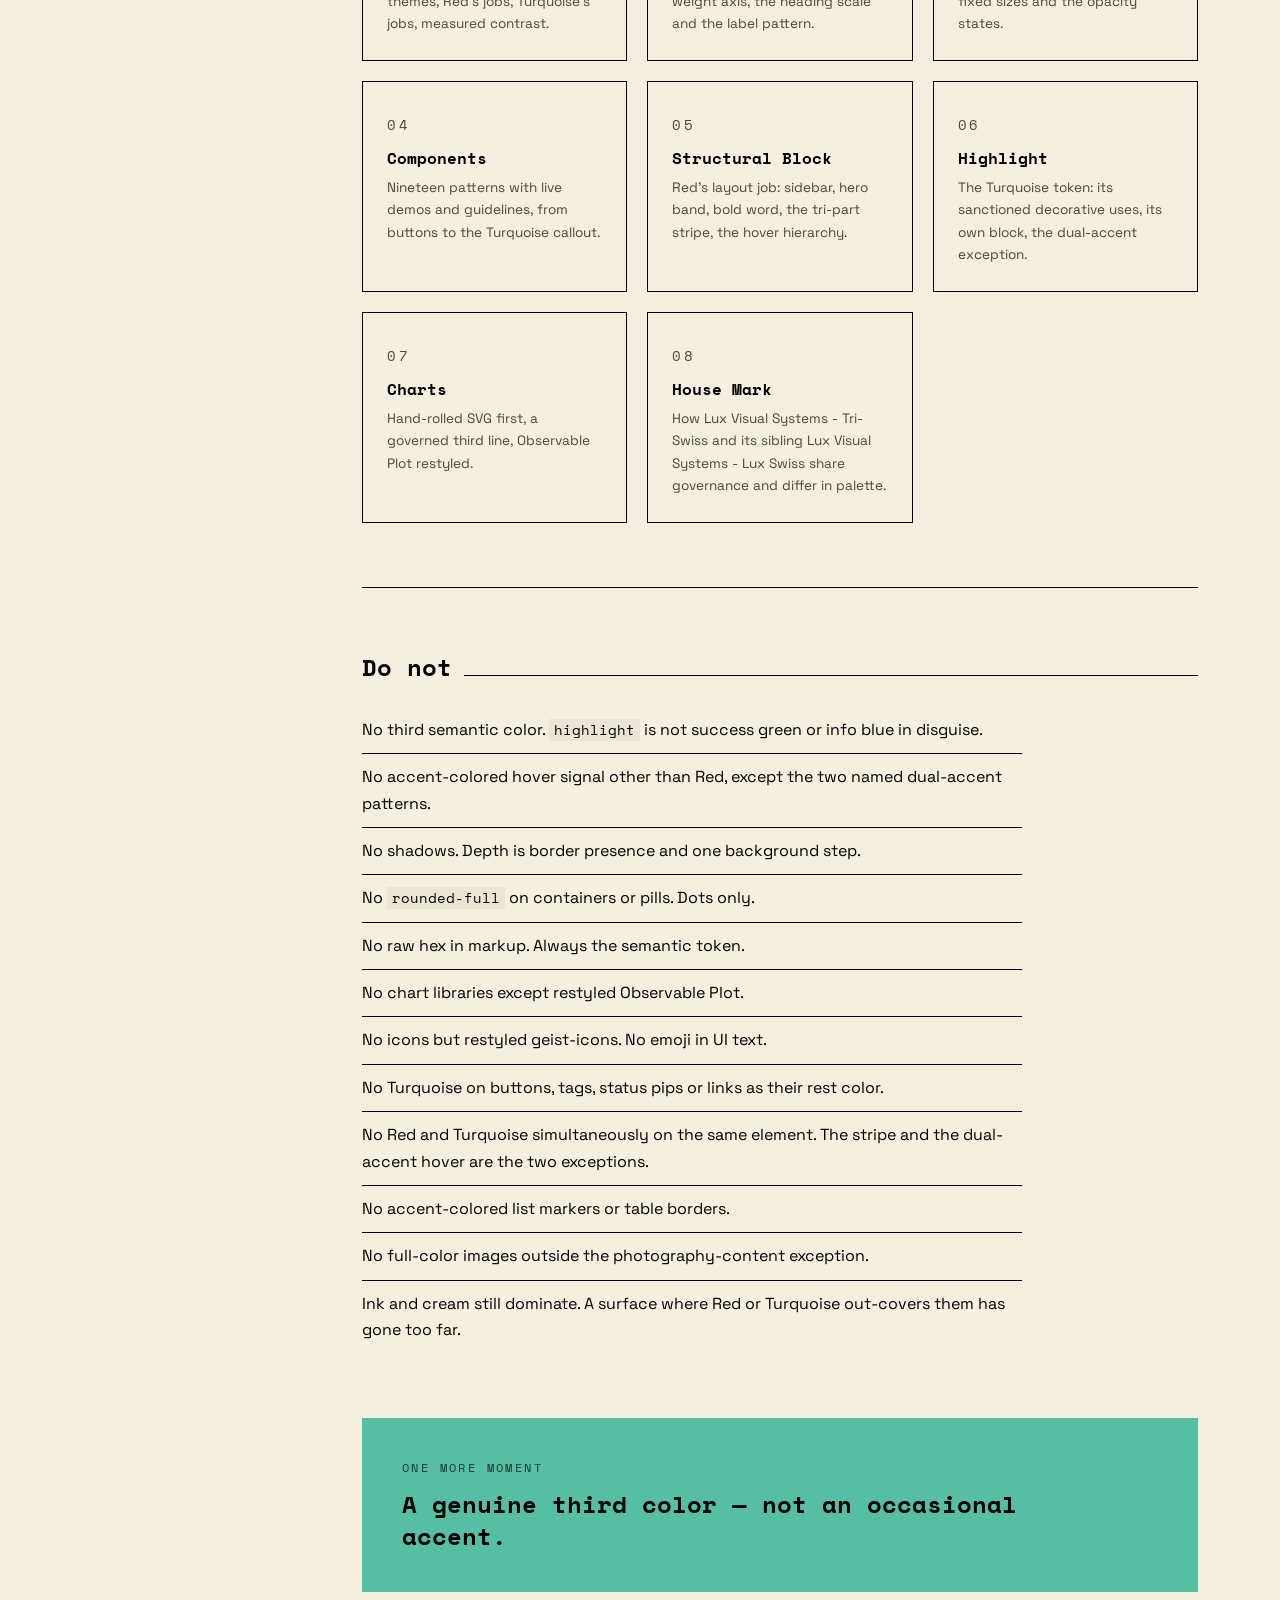
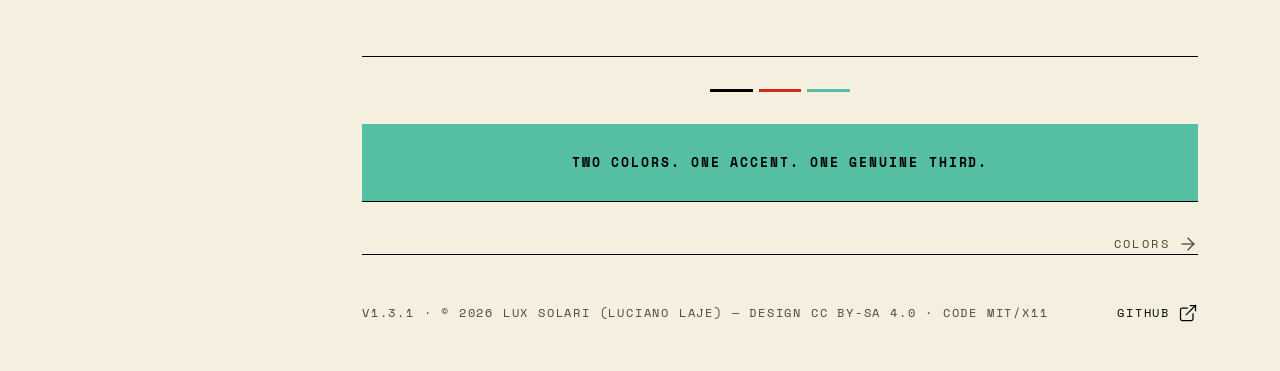
==== commit 2b97cbb8: "docs(support): clarify purchase and donation choices" ====
--- a/docs/index.html
+++ b/docs/index.html
@@ -108,31 +108,30 @@
             </div>
             <section id="editions" aria-labelledby="editions-title" style="margin-top:32px;">
               <div class="divider"><h3 id="editions-title">Choose your edition</h3><span class="rule"></span></div>
-              <p>The interface system stays free and open source. Supporter Edition is the paid Agensi offer: the same design foundation, with a broader creative workflow and managed access.</p>
+              <p>The complete interface system is free. You can support its development by buying the Supporter Edition on Agensi, or by leaving a coffee while using the open-source plugin.</p>
               <div class="grid grid-2" style="gap:24px; margin-top:24px;">
                 <article class="card">
                   <p class="label">Open Source</p>
                   <h3 style="margin-top:12px;">The complete interface system.</h3>
                   <p>Theme tokens, component guidance and the native plugin. Inspect the source, adapt it, and install it directly from GitHub.</p>
                   <p class="label" style="margin-top:20px;">Free / self-managed</p>
-                  <a href="https://github.com/luxsolari/lux-visual-systems-tri-swiss" class="btn btn-outlined" style="margin-top:16px;">Get the open-source plugin</a>
+                  <p>If the free plugin is all you need, you can leave an optional coffee to say thanks.</p>
+                  <div class="row" style="margin-top:16px;">
+                  <a href="https://github.com/luxsolari/lux-visual-systems-tri-swiss" class="btn btn-outlined">Get the open-source plugin</a>
+                    <a href="https://buymeacoffee.com/lux.solari" class="btn btn-outlined">Buy me a coffee</a>
+                  </div>
                 </article>
                 <article class="card">
                   <p class="label">Supporter Edition</p>
                   <h3 style="margin-top:12px;">Interface design and image direction.</h3>
                   <p>Supporter Edition combines Tri-Swiss with Image Direction: guidance for building an interface and directing the imagery around it, in one visual family.</p>
-                  <p>Agensi manages the purchase and access through its curated catalogue. The open-source interface system remains available separately.</p>
+                  <p>Buying this edition supports continued development. Purchase and access are managed through Agensi's curated catalogue.</p>
                   <a href="https://www.agensi.io/skills/lux-visual-systems-tri-swiss" class="btn btn-outlined" style="margin-top:16px;">View Supporter Edition on Agensi</a>
                 </article>
               </div>
               <p style="margin-top:20px; color:var(--muted-foreground);">Check the Agensi listing for the current version, included files and price.</p>
               <p style="color:var(--muted-foreground);">Image generation requires your agent's own image tool. Reference images must be supplied through a host that can show them to the agent; Agensi's text delivery does not supply their pixels. <a href="https://www.agensi.io/docs/how-agents-load-skills">Delivery details</a>.</p>
             </section>
-            <aside aria-label="Optional support" style="margin-top:24px; border-left:3px solid var(--border); padding:8px 0 8px 24px;">
-              <p class="label" style="margin-bottom:12px;">Support the work</p>
-              <p>Built in my spare time. Open source has many virtues; paying for its own development is rarely one of them.</p>
-              <a href="https://buymeacoffee.com/lux.solari" class="btn btn-outlined" style="margin-top:16px;">Buy me a coffee</a>
-            </aside>
           </section>
 
           <section id="rules">
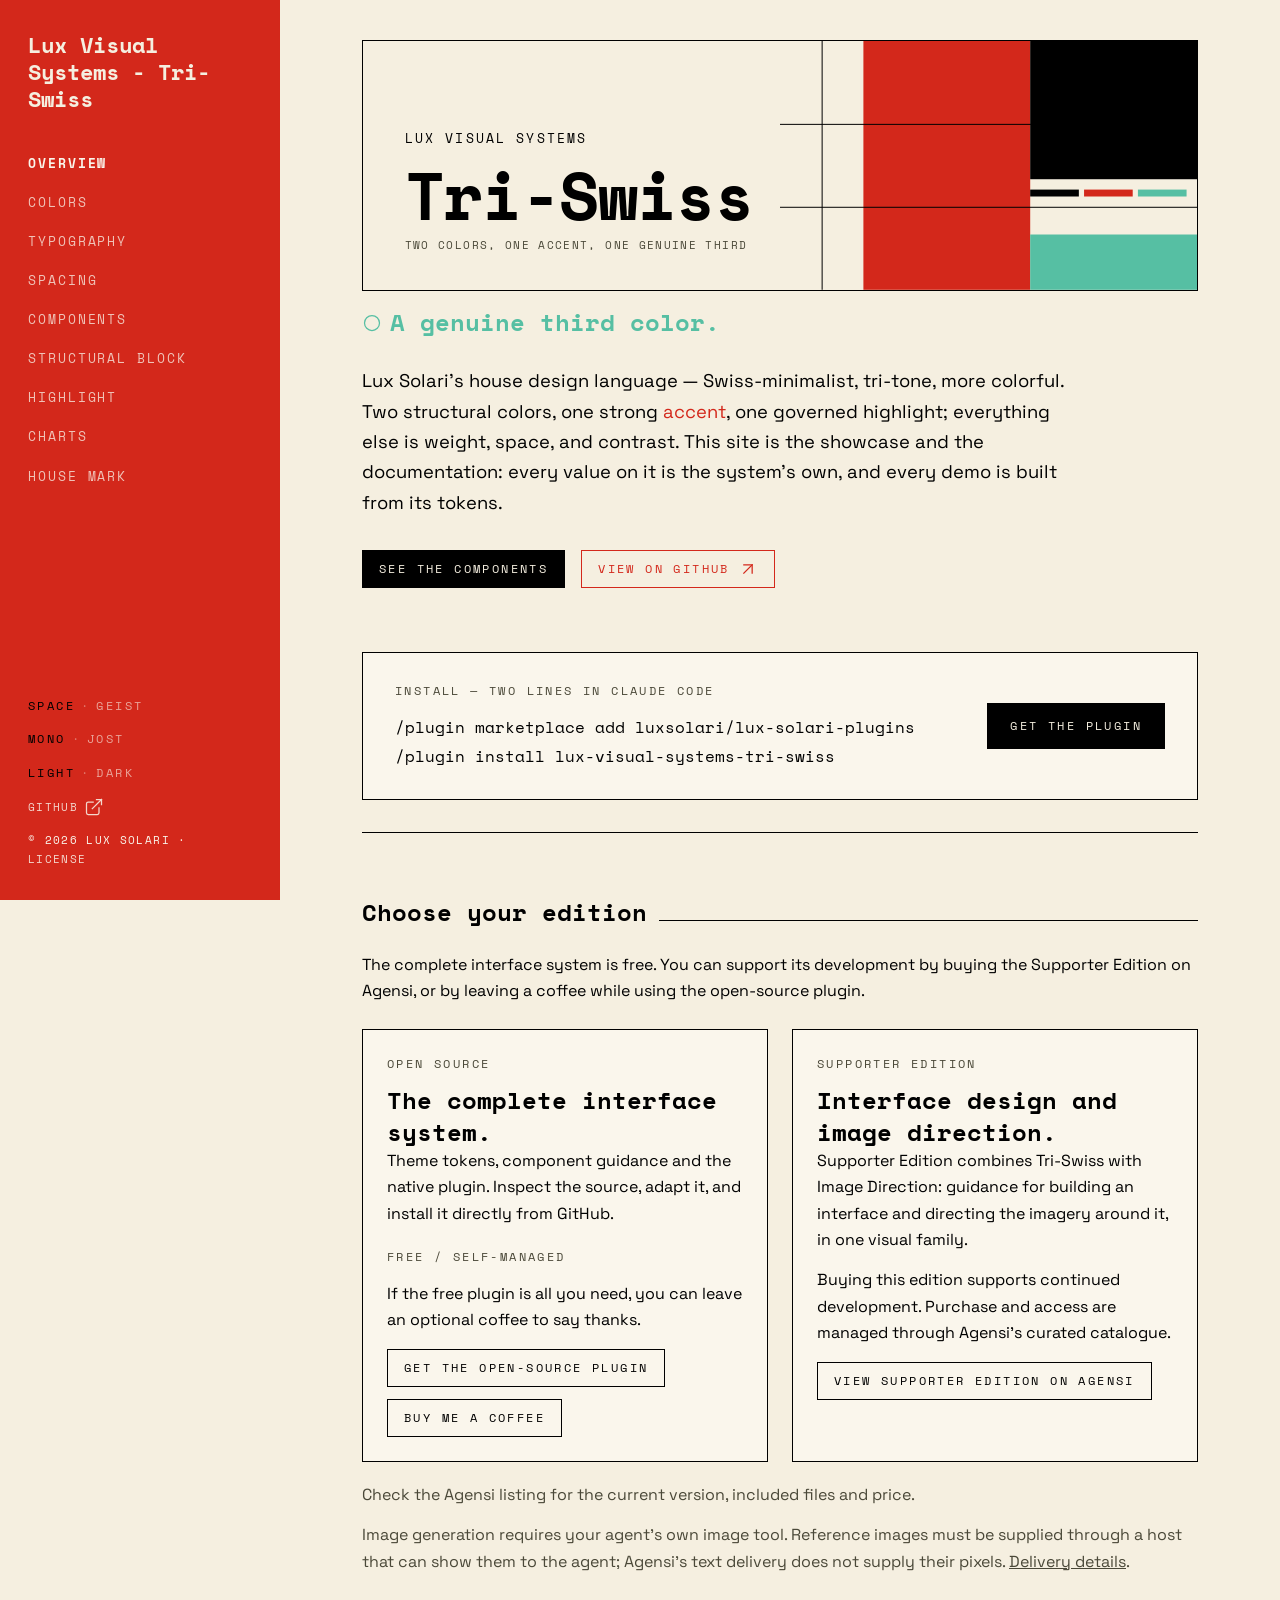
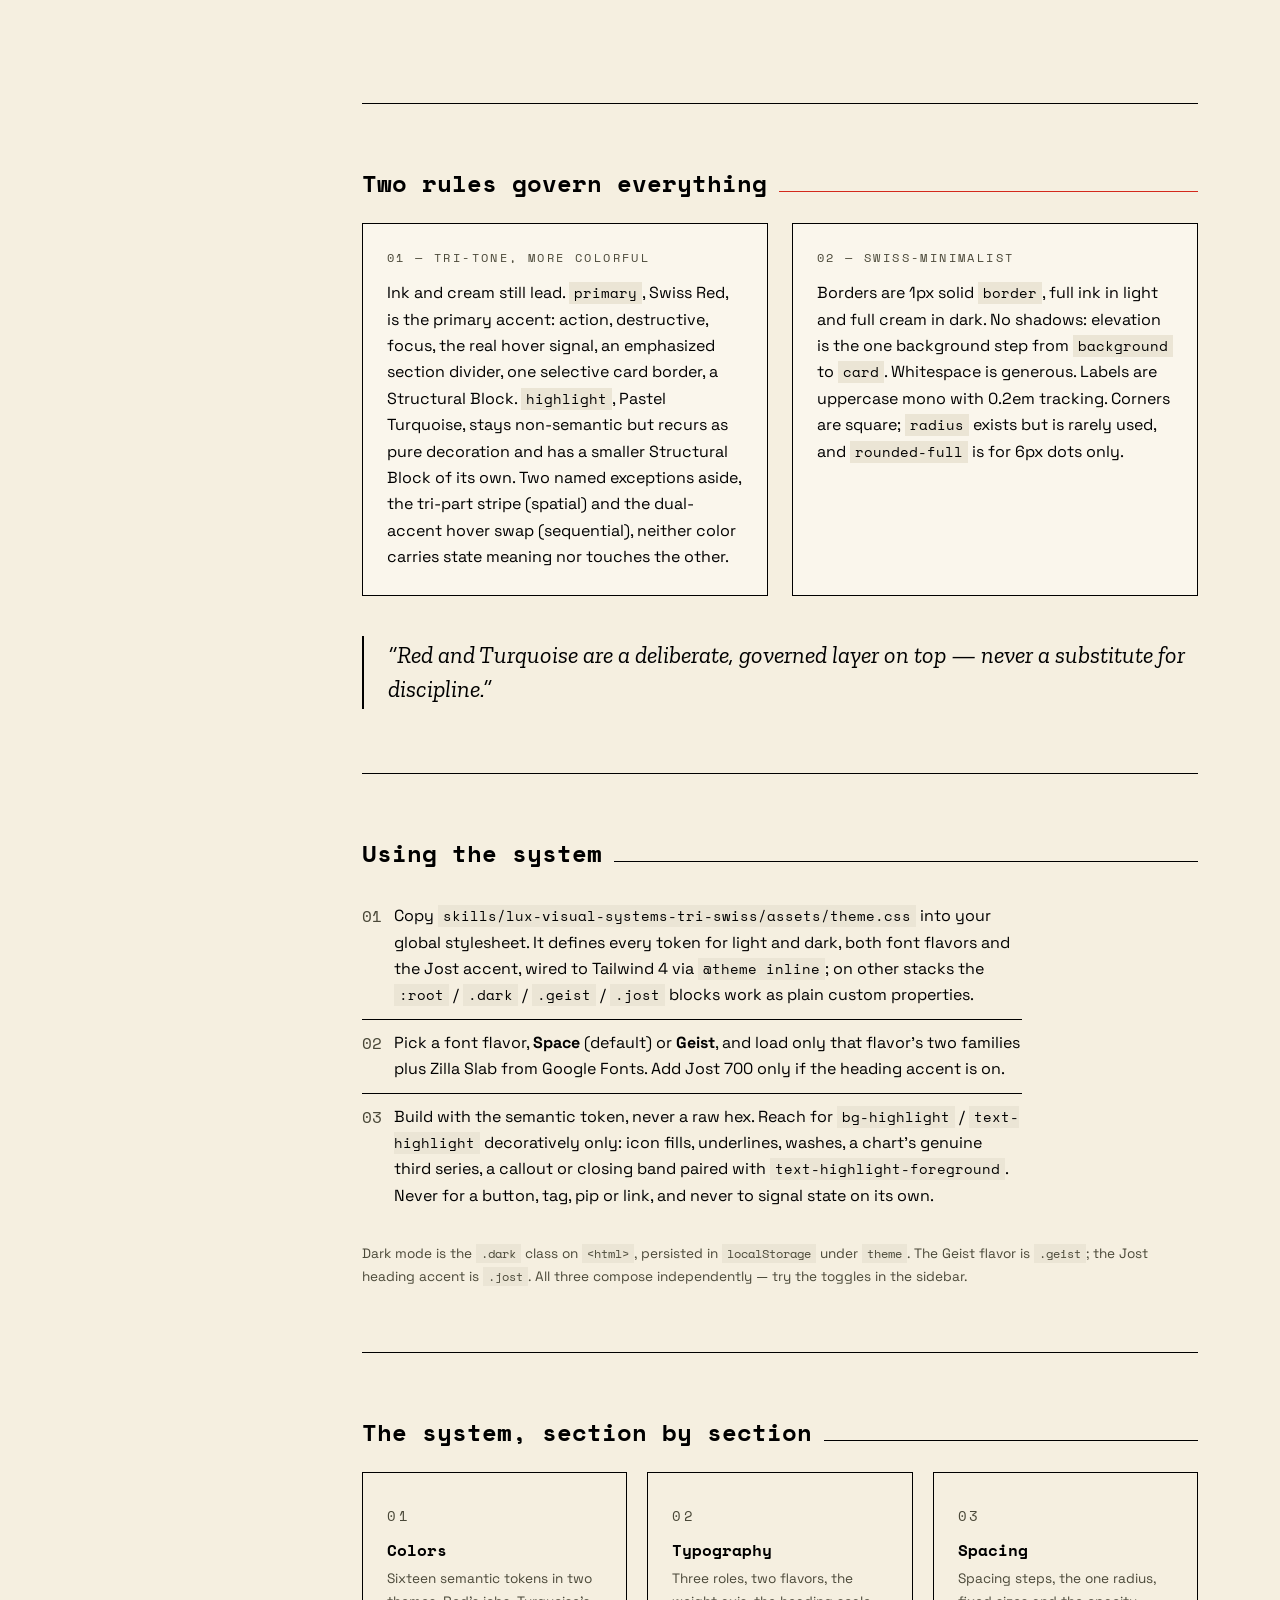
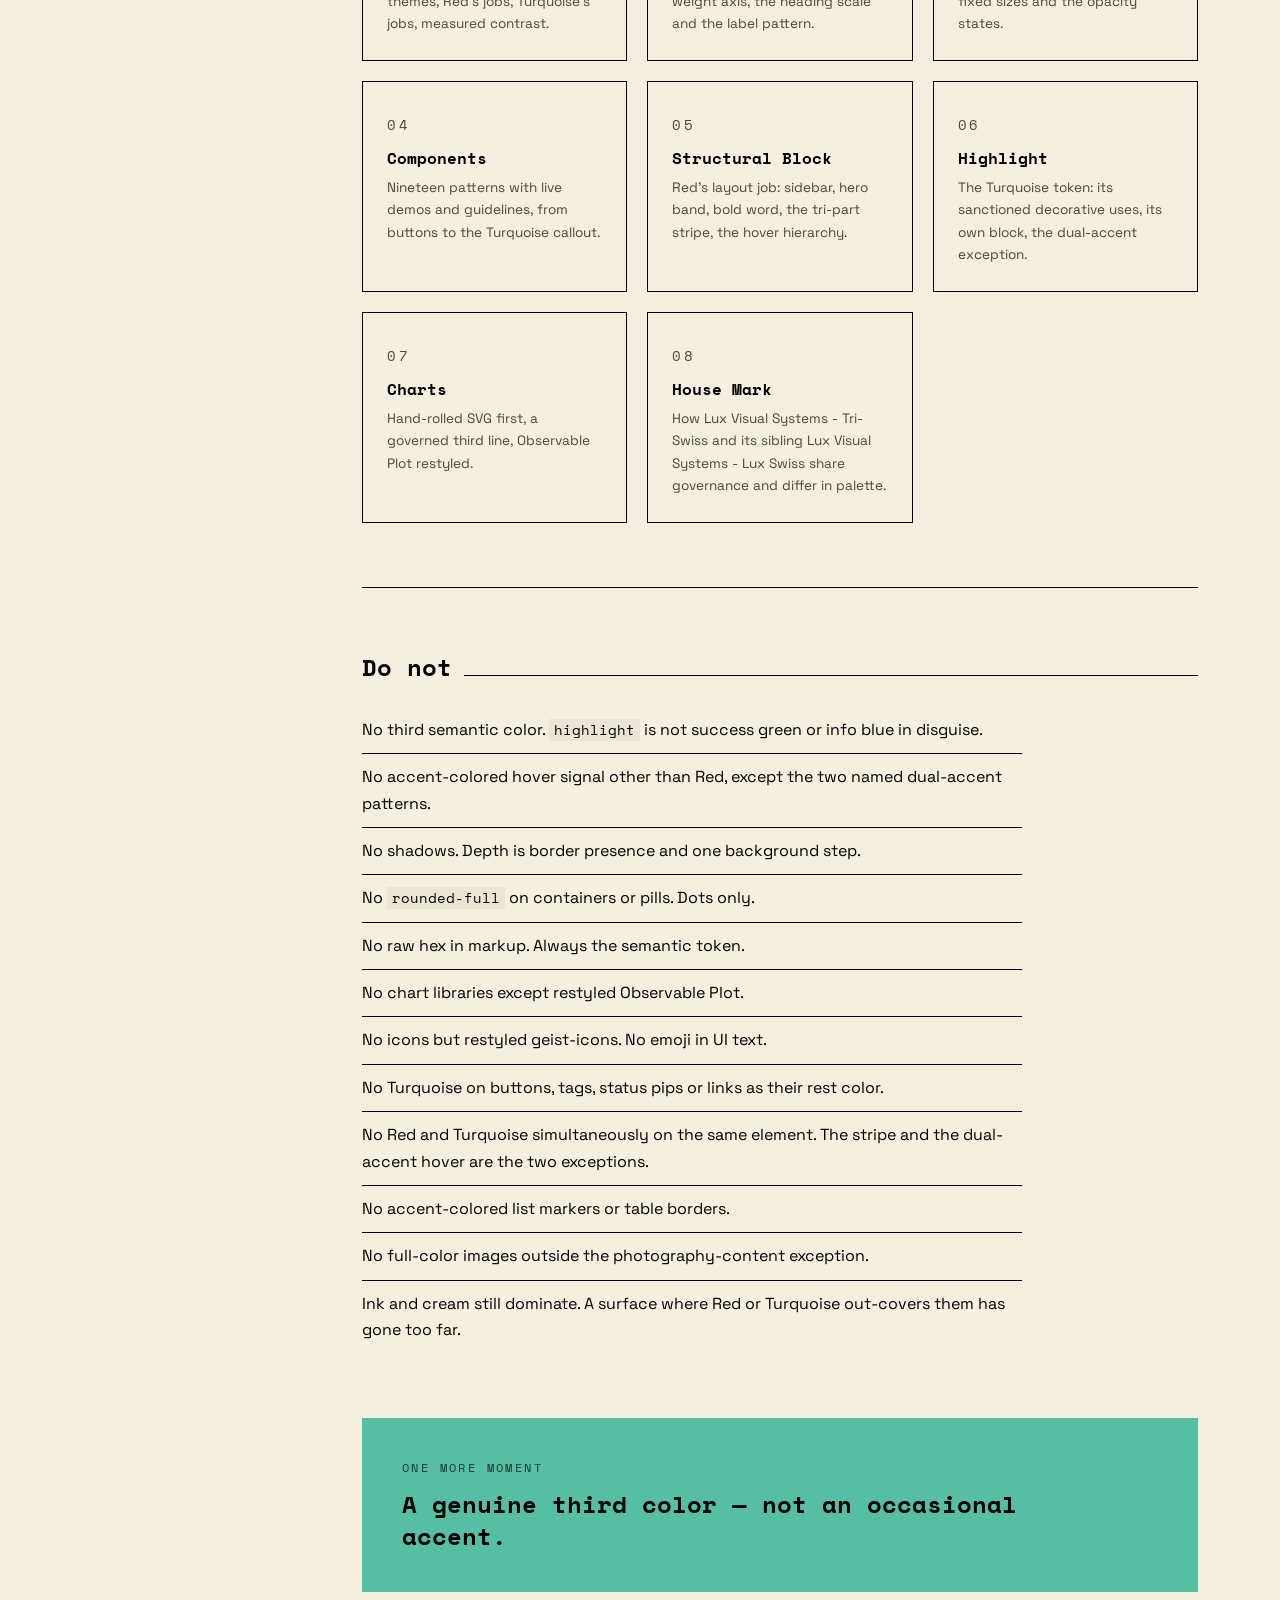
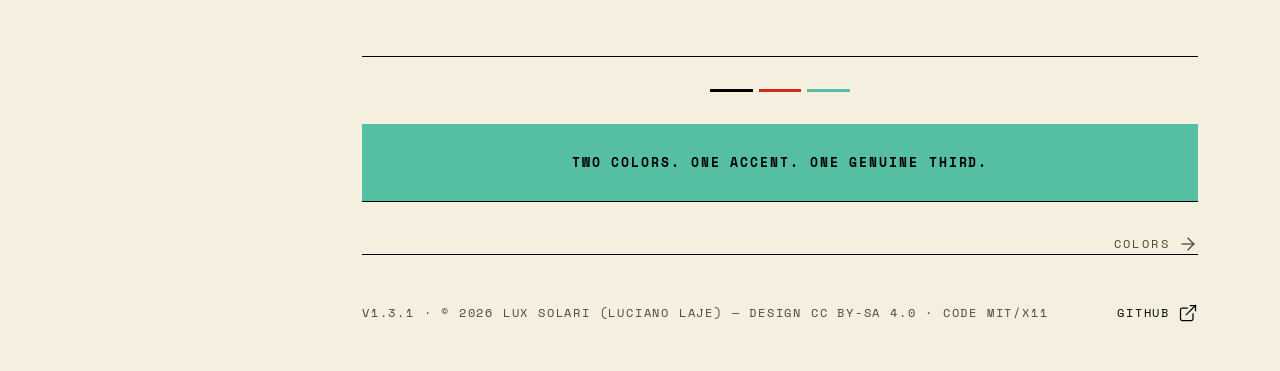
==== commit a27b80d1: "fix(branding): fit family names within banner graphics" ====
--- a/docs/index.html
+++ b/docs/index.html
@@ -79,7 +79,8 @@
                 <rect class="red" x="830" y="172" width="56" height="8"/>
                 <rect class="turq" x="892" y="172" width="56" height="8"/>
               </svg>
-              <p class="name">Lux Visual Systems - Tri-Swiss</p>
+              <p class="family">Lux Visual Systems</p>
+              <p class="name">Tri-Swiss</p>
               <p class="tagline">Two colors, one accent, one genuine third</p>
               </div>
             </div>
@@ -126,7 +127,7 @@
                   <h3 style="margin-top:12px;">Interface design and image direction.</h3>
                   <p>Supporter Edition combines Tri-Swiss with Image Direction: guidance for building an interface and directing the imagery around it, in one visual family.</p>
                   <p>Buying this edition supports continued development. Purchase and access are managed through Agensi's curated catalogue.</p>
-                  <a href="https://www.agensi.io/skills/lux-visual-systems-tri-swiss" class="btn btn-outlined" style="margin-top:16px;">View Supporter Edition on Agensi</a>
+                  <a href="https://www.agensi.io/skills/lux-visual-systems-tri-swiss-supporter-edition" class="btn btn-outlined" style="margin-top:16px;">View Supporter Edition on Agensi</a>
                 </article>
               </div>
               <p style="margin-top:20px; color:var(--muted-foreground);">Check the Agensi listing for the current version, included files and price.</p>
@@ -202,7 +203,8 @@
                border:1px solid var(--border);">
             <p class="label">Claude Code plugin</p>
             <div>
-              <h1 style="font-size:4.5rem; line-height:1.05; margin:0; letter-spacing:-0.01em;">Lux Visual Systems - Tri-Swiss.</h1>
+              <p class="label" style="margin:0 0 16px;">Lux Visual Systems</p>
+              <h1 style="font-size:4.5rem; line-height:1.05; margin:0; letter-spacing:-0.01em;">Tri-Swiss.</h1>
               <p style="font-family:var(--font-mono); font-size:1.25rem; margin:20px 0 0; color:var(--muted-foreground);">Two colors. One accent. One governed highlight.</p>
             </div>
             <p style="font-family:var(--font-mono); font-size:1rem; letter-spacing:0.1em; margin:0;">/plugin install lux-visual-systems-tri-swiss</p>
--- a/docs/assets/site.css
+++ b/docs/assets/site.css
@@ -281,10 +281,22 @@
 .cover .ink { fill:var(--foreground); }
 .cover .turq { fill:var(--highlight); }
 .cover .rule { stroke:var(--border); stroke-width:1; fill:none; vector-effect:non-scaling-stroke; }
+.cover .family { position:absolute; left:5%; bottom:57%; max-width:45%; margin:0; font-family:var(--font-mono);
+  font-weight:400; font-size:max(8px, 1.6cqw); line-height:1.4; letter-spacing:0.16em; text-transform:uppercase; color:var(--foreground); }
 .cover .name { position:absolute; left:5%; bottom:25.7%; margin:0; font-family:var(--font-display);
   font-weight:700; font-size:7.9cqw; line-height:0.92; letter-spacing:-0.02em; color:var(--foreground); white-space:nowrap; }
 .cover .tagline { position:absolute; left:5%; bottom:15.3%; margin:0; font-family:var(--font-mono);
-  font-size:max(8px, 1.35cqw); letter-spacing:0.2em; text-transform:uppercase; color:var(--muted-foreground); }
+  font-size:max(7px, 1.35cqw); max-width:46%; line-height:1.35; letter-spacing:0.12em; text-transform:uppercase; color:var(--muted-foreground); }
+
+/* Keep the short variant title inside the clear field at compact banner sizes. */
+@container (max-width: 480px) {
+  .cover .family { bottom:65%; }
+  .cover .name { bottom:34%; }
+  .cover .tagline { bottom:8%; }
+}
+@container (max-width: 340px) {
+  .cover .tagline { display:none; }
+}
 
 /* ---------- Responsive ---------- */
 @media (max-width: 860px) {
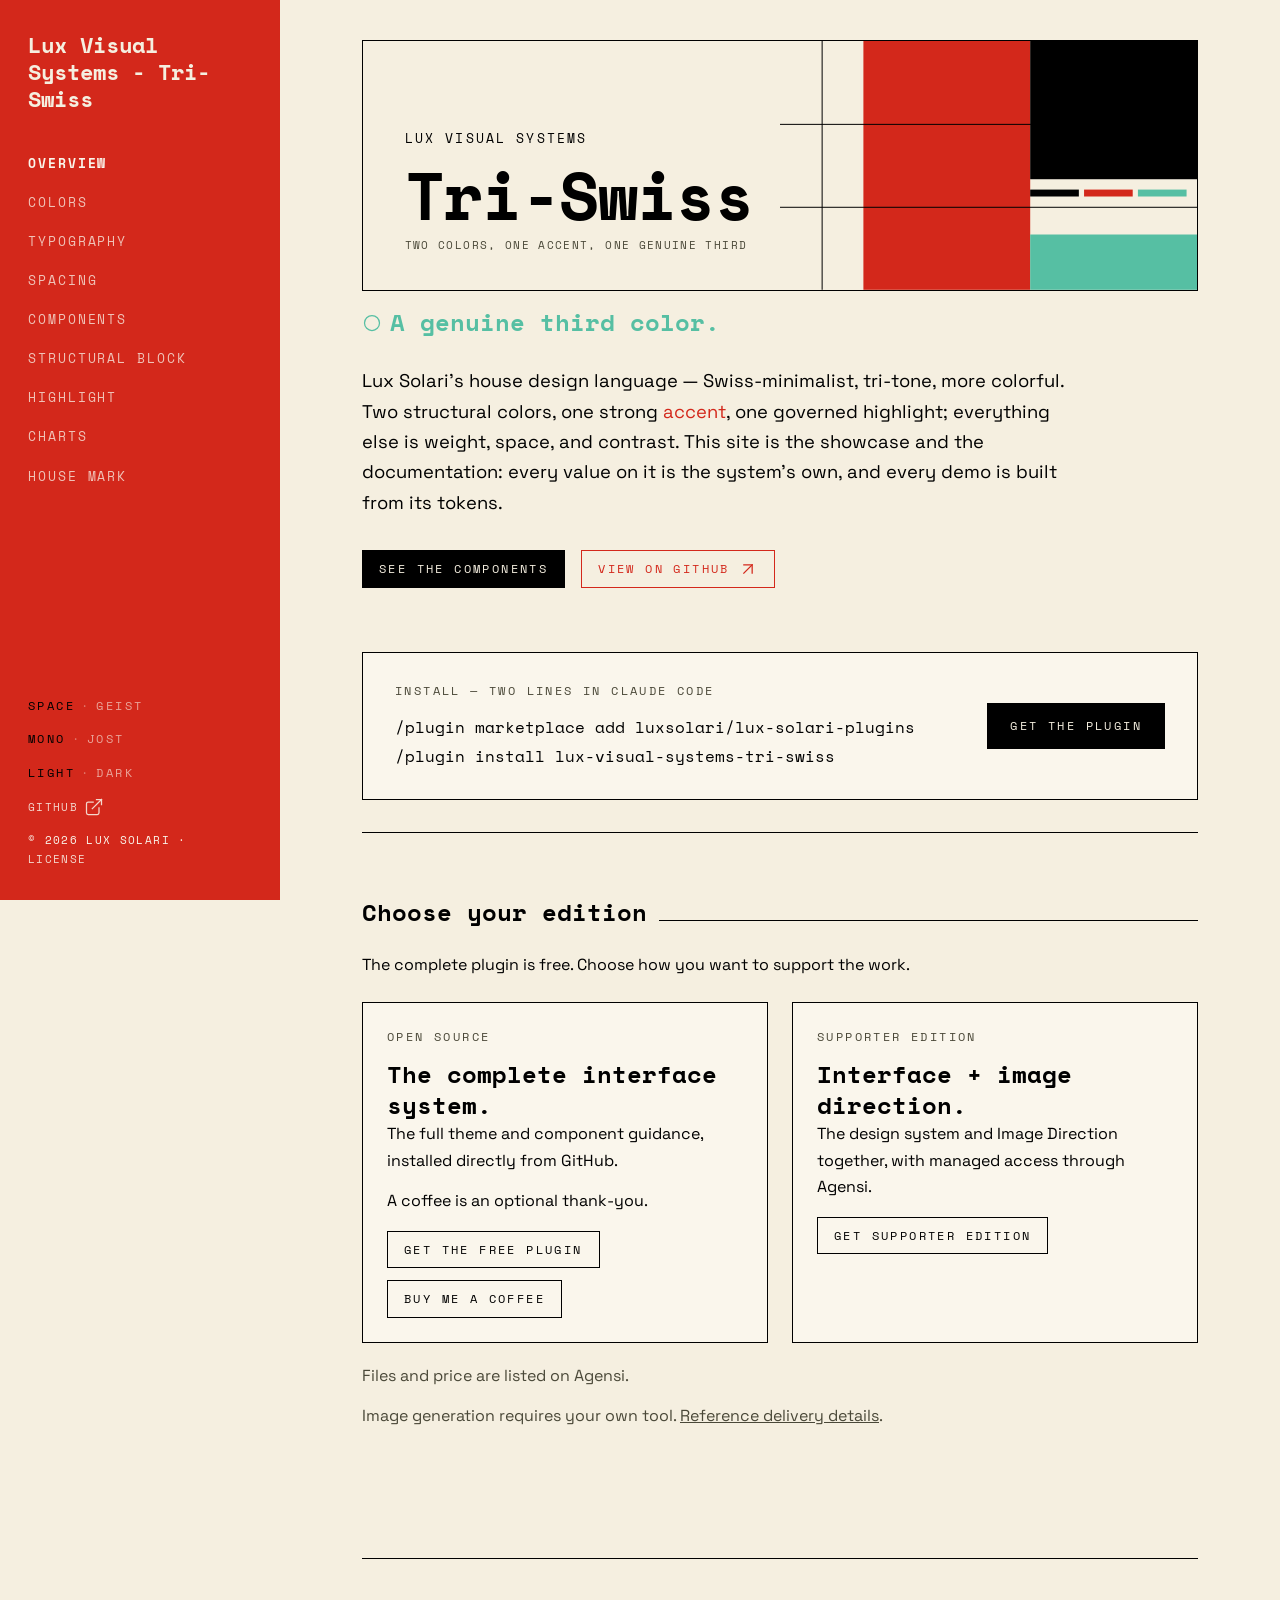
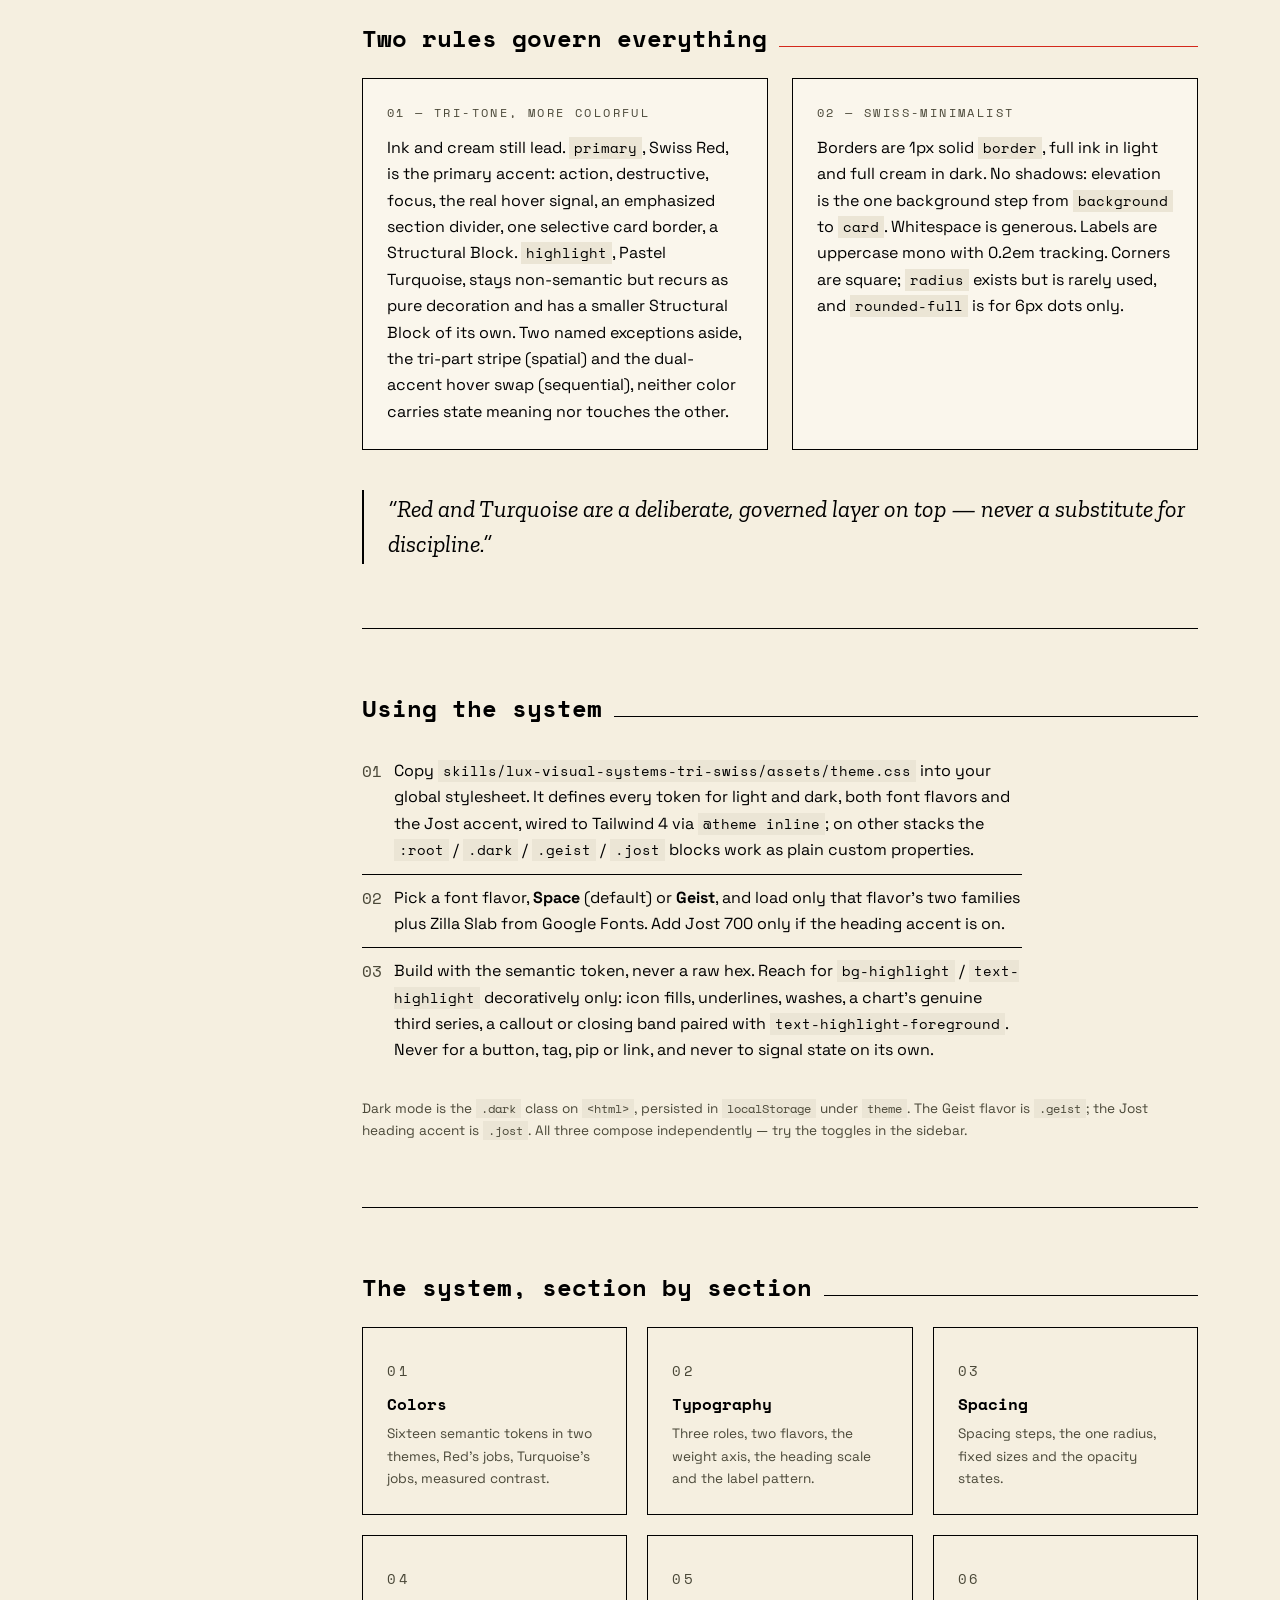
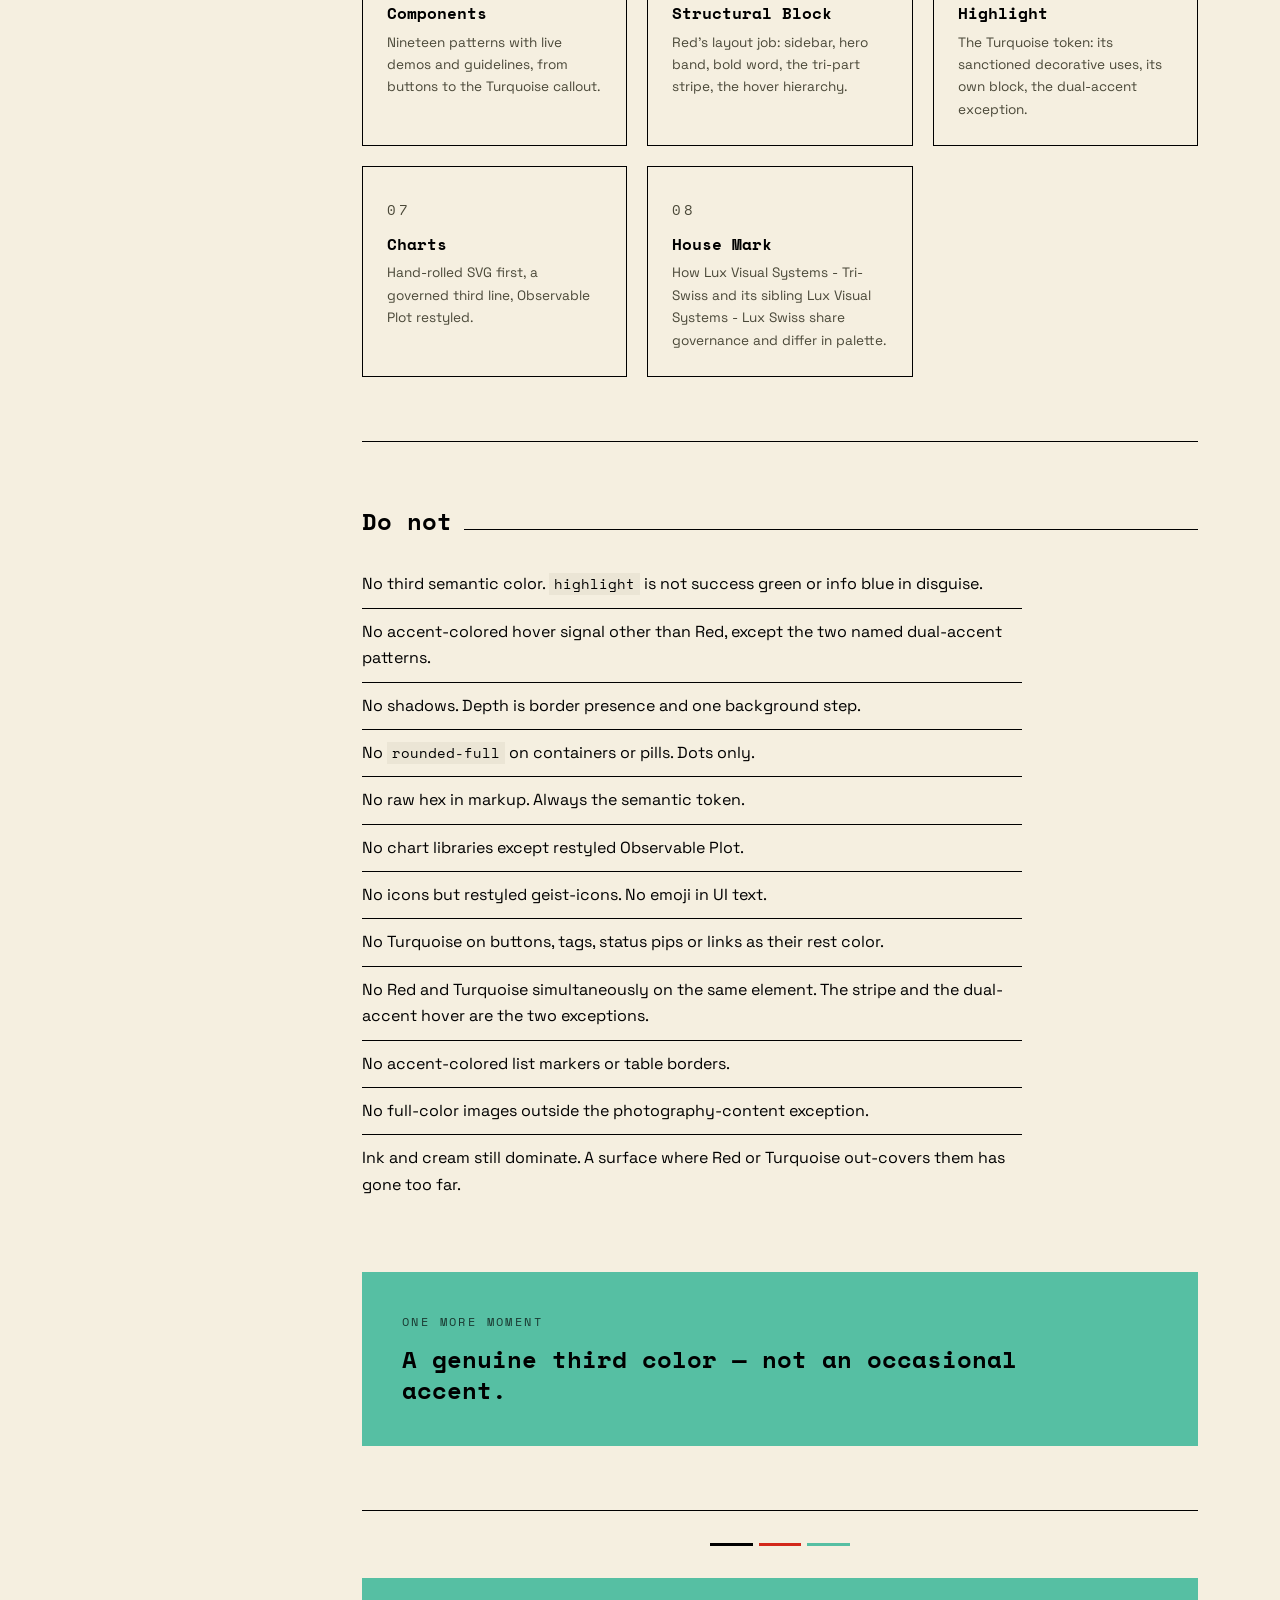
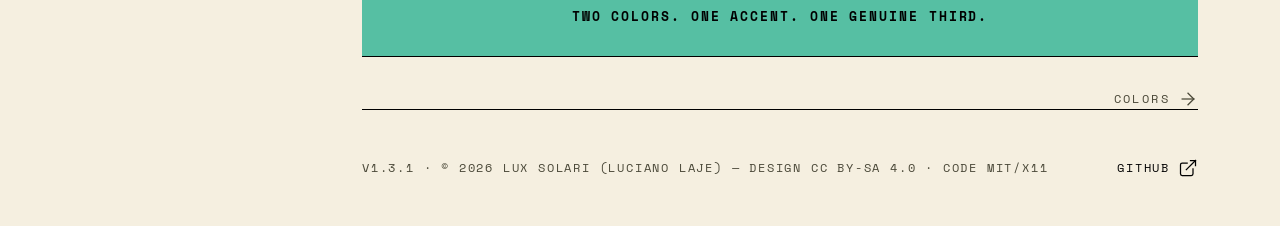
==== commit 38d42ea3: "docs(editions): shorten comparison while preserving support choices" ====
--- a/docs/index.html
+++ b/docs/index.html
@@ -109,29 +109,28 @@
             </div>
             <section id="editions" aria-labelledby="editions-title" style="margin-top:32px;">
               <div class="divider"><h3 id="editions-title">Choose your edition</h3><span class="rule"></span></div>
-              <p>The complete interface system is free. You can support its development by buying the Supporter Edition on Agensi, or by leaving a coffee while using the open-source plugin.</p>
+              <p>The complete plugin is free. Choose how you want to support the work.</p>
               <div class="grid grid-2" style="gap:24px; margin-top:24px;">
                 <article class="card">
                   <p class="label">Open Source</p>
                   <h3 style="margin-top:12px;">The complete interface system.</h3>
-                  <p>Theme tokens, component guidance and the native plugin. Inspect the source, adapt it, and install it directly from GitHub.</p>
-                  <p class="label" style="margin-top:20px;">Free / self-managed</p>
-                  <p>If the free plugin is all you need, you can leave an optional coffee to say thanks.</p>
+                  <p>The full theme and component guidance, installed directly from GitHub.</p>
+
+                  <p>A coffee is an optional thank-you.</p>
                   <div class="row" style="margin-top:16px;">
-                  <a href="https://github.com/luxsolari/lux-visual-systems-tri-swiss" class="btn btn-outlined">Get the open-source plugin</a>
+                  <a href="https://github.com/luxsolari/lux-visual-systems-tri-swiss" class="btn btn-outlined">Get the free plugin</a>
                     <a href="https://buymeacoffee.com/lux.solari" class="btn btn-outlined">Buy me a coffee</a>
                   </div>
                 </article>
                 <article class="card">
                   <p class="label">Supporter Edition</p>
-                  <h3 style="margin-top:12px;">Interface design and image direction.</h3>
-                  <p>Supporter Edition combines Tri-Swiss with Image Direction: guidance for building an interface and directing the imagery around it, in one visual family.</p>
-                  <p>Buying this edition supports continued development. Purchase and access are managed through Agensi's curated catalogue.</p>
-                  <a href="https://www.agensi.io/skills/lux-visual-systems-tri-swiss-supporter-edition" class="btn btn-outlined" style="margin-top:16px;">View Supporter Edition on Agensi</a>
+                  <h3 style="margin-top:12px;">Interface + image direction.</h3>
+                  <p>The design system and Image Direction together, with managed access through Agensi.</p>
+                  <a href="https://www.agensi.io/skills/lux-visual-systems-tri-swiss-supporter-edition" class="btn btn-outlined" style="margin-top:16px;">Get Supporter Edition</a>
                 </article>
               </div>
-              <p style="margin-top:20px; color:var(--muted-foreground);">Check the Agensi listing for the current version, included files and price.</p>
-              <p style="color:var(--muted-foreground);">Image generation requires your agent's own image tool. Reference images must be supplied through a host that can show them to the agent; Agensi's text delivery does not supply their pixels. <a href="https://www.agensi.io/docs/how-agents-load-skills">Delivery details</a>.</p>
+              <p style="margin-top:20px; color:var(--muted-foreground);">Files and price are listed on Agensi.</p>
+              <p style="color:var(--muted-foreground);">Image generation requires your own tool. <a href="https://www.agensi.io/docs/how-agents-load-skills">Reference delivery details</a>.</p>
             </section>
           </section>
 
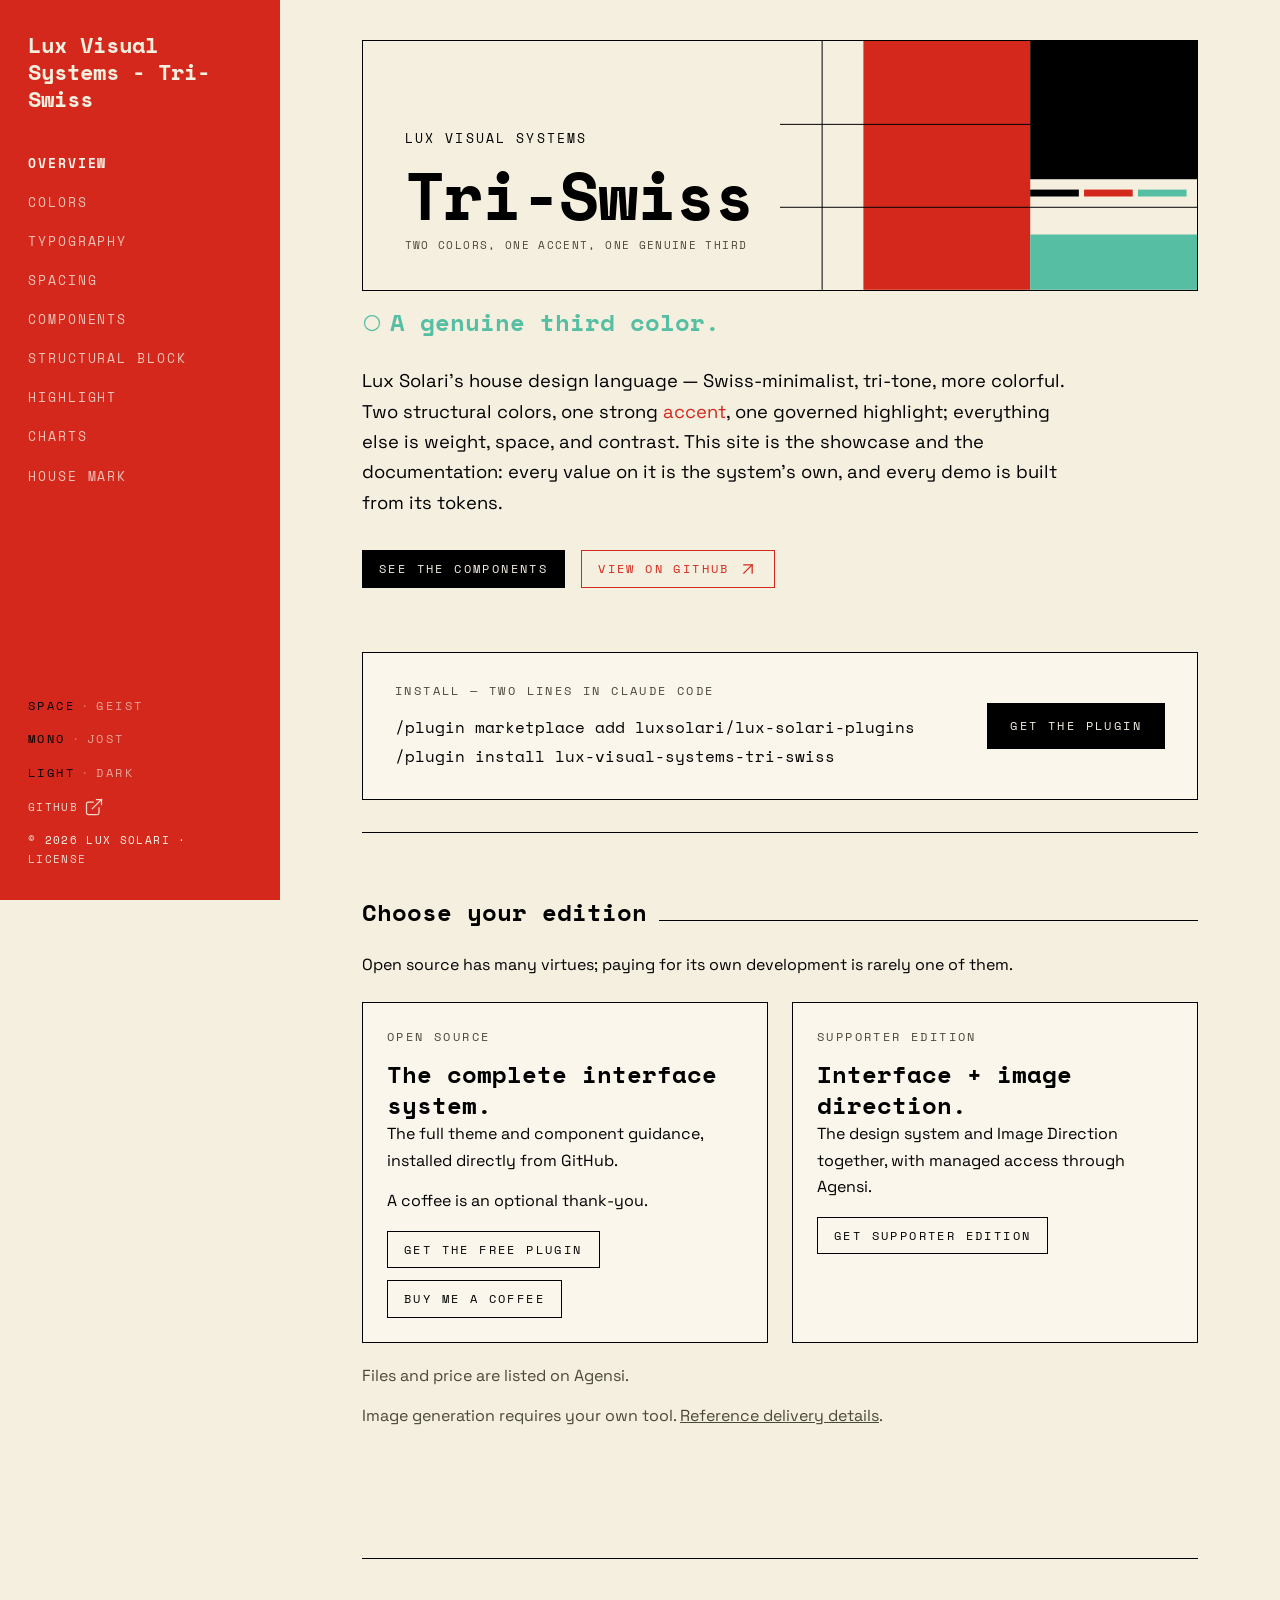
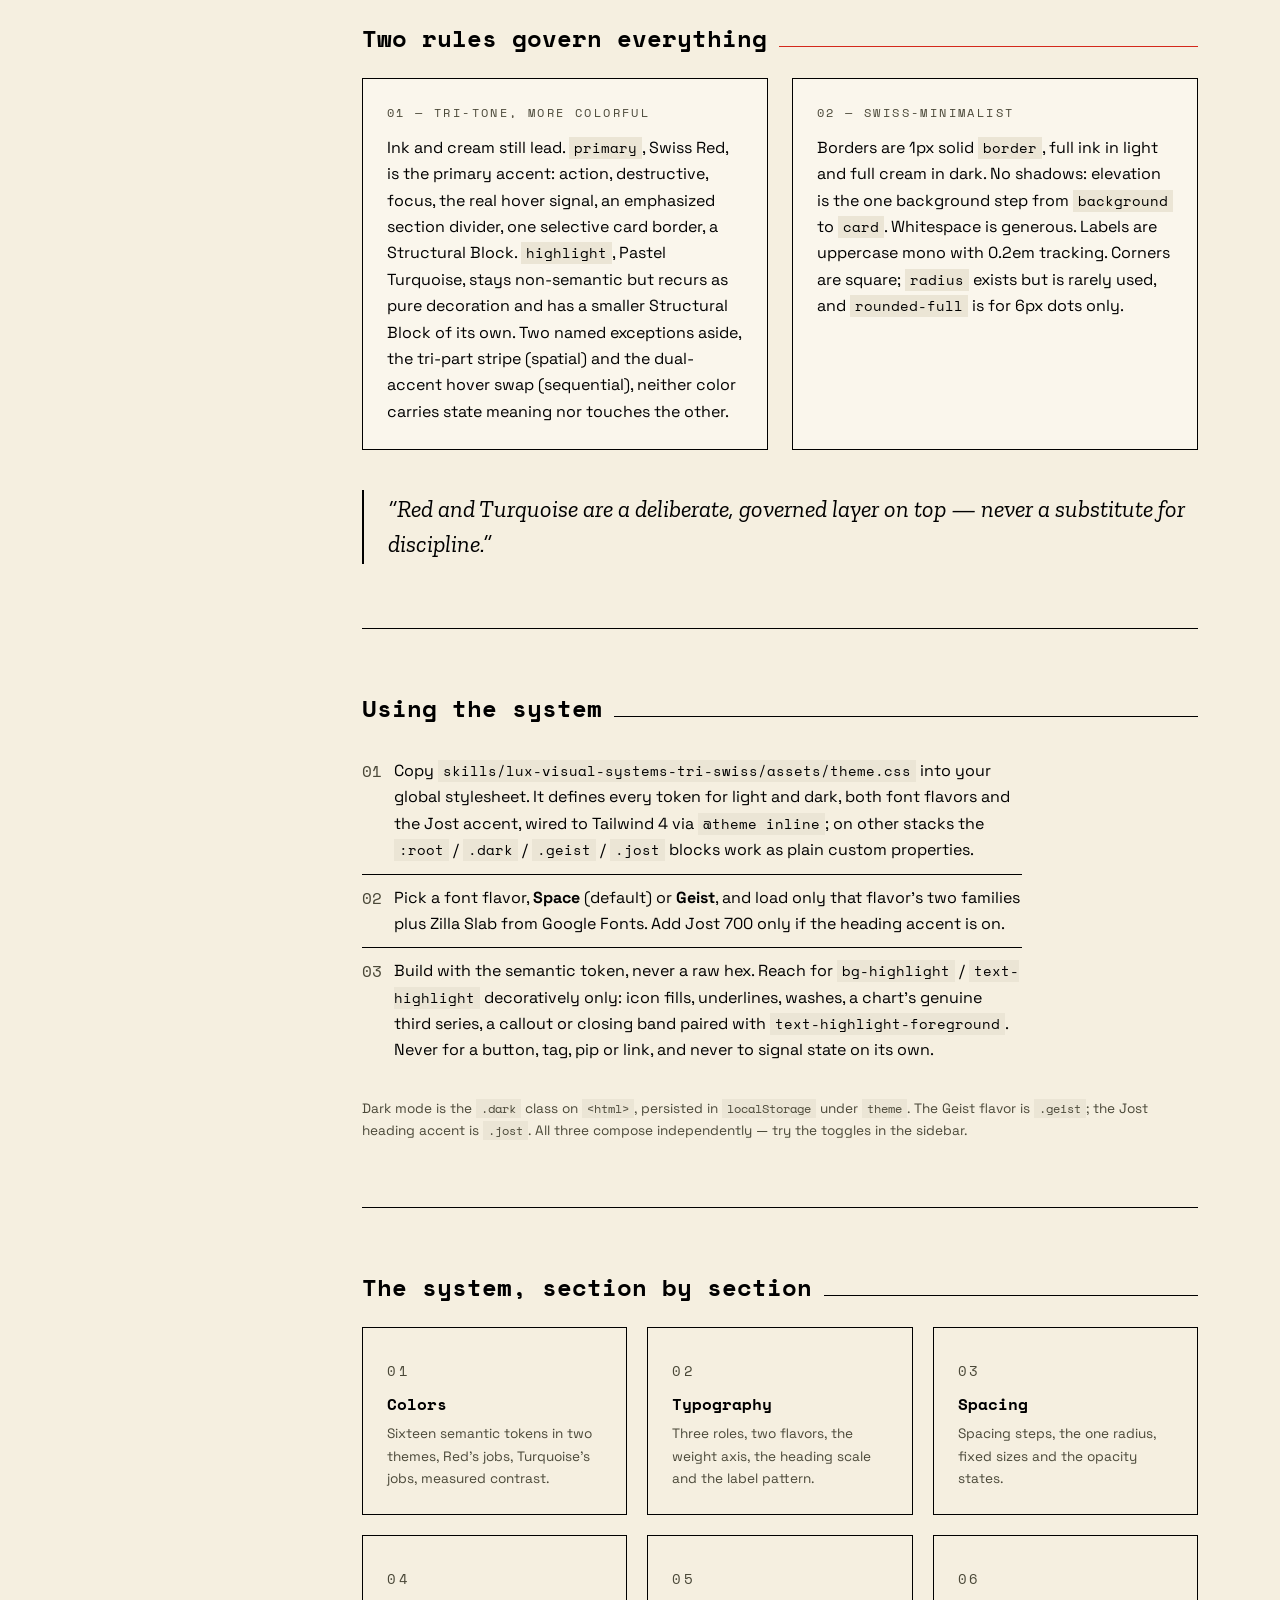
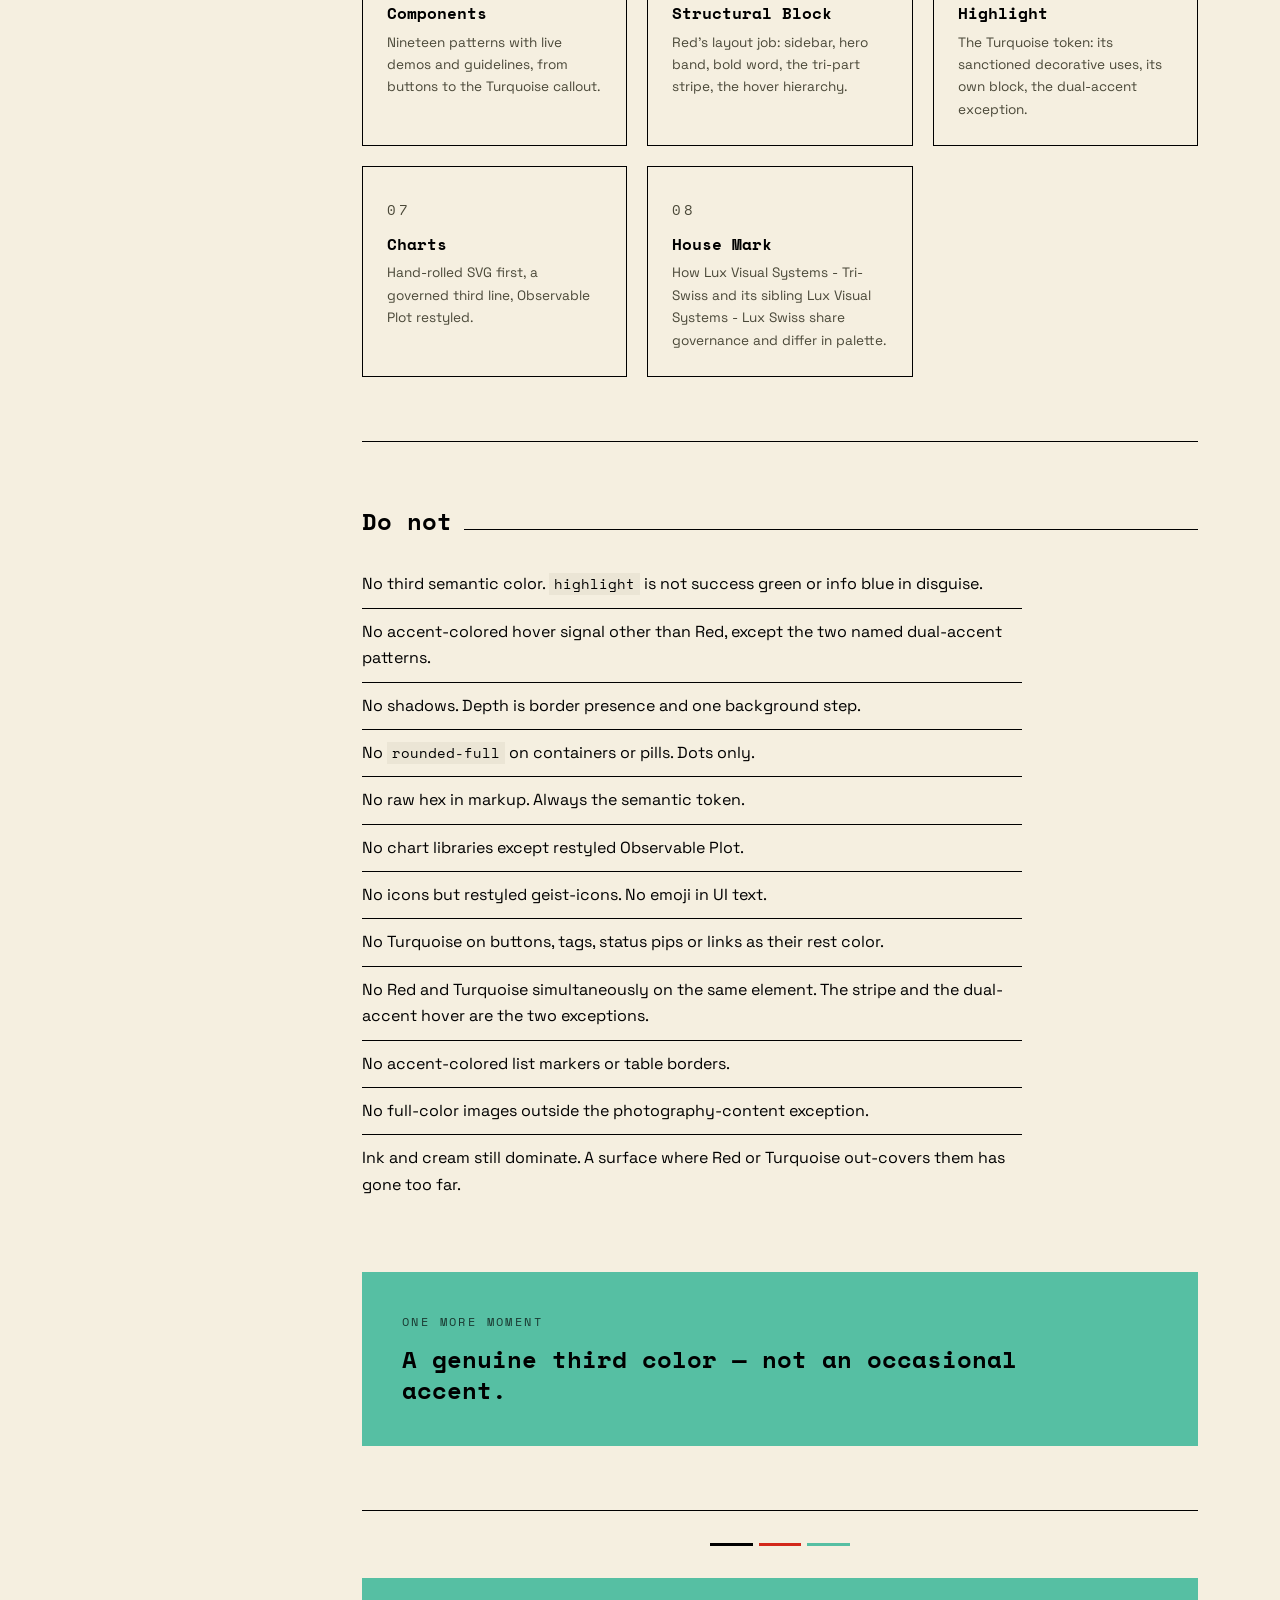
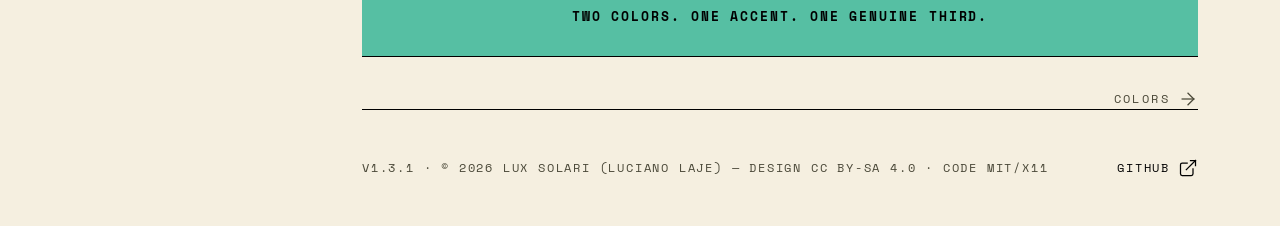
==== commit 8702a0c9: "docs(editions): restore the open-source aside" ====
--- a/docs/index.html
+++ b/docs/index.html
@@ -109,7 +109,7 @@
             </div>
             <section id="editions" aria-labelledby="editions-title" style="margin-top:32px;">
               <div class="divider"><h3 id="editions-title">Choose your edition</h3><span class="rule"></span></div>
-              <p>The complete plugin is free. Choose how you want to support the work.</p>
+              <p>Open source has many virtues; paying for its own development is rarely one of them.</p>
               <div class="grid grid-2" style="gap:24px; margin-top:24px;">
                 <article class="card">
                   <p class="label">Open Source</p>
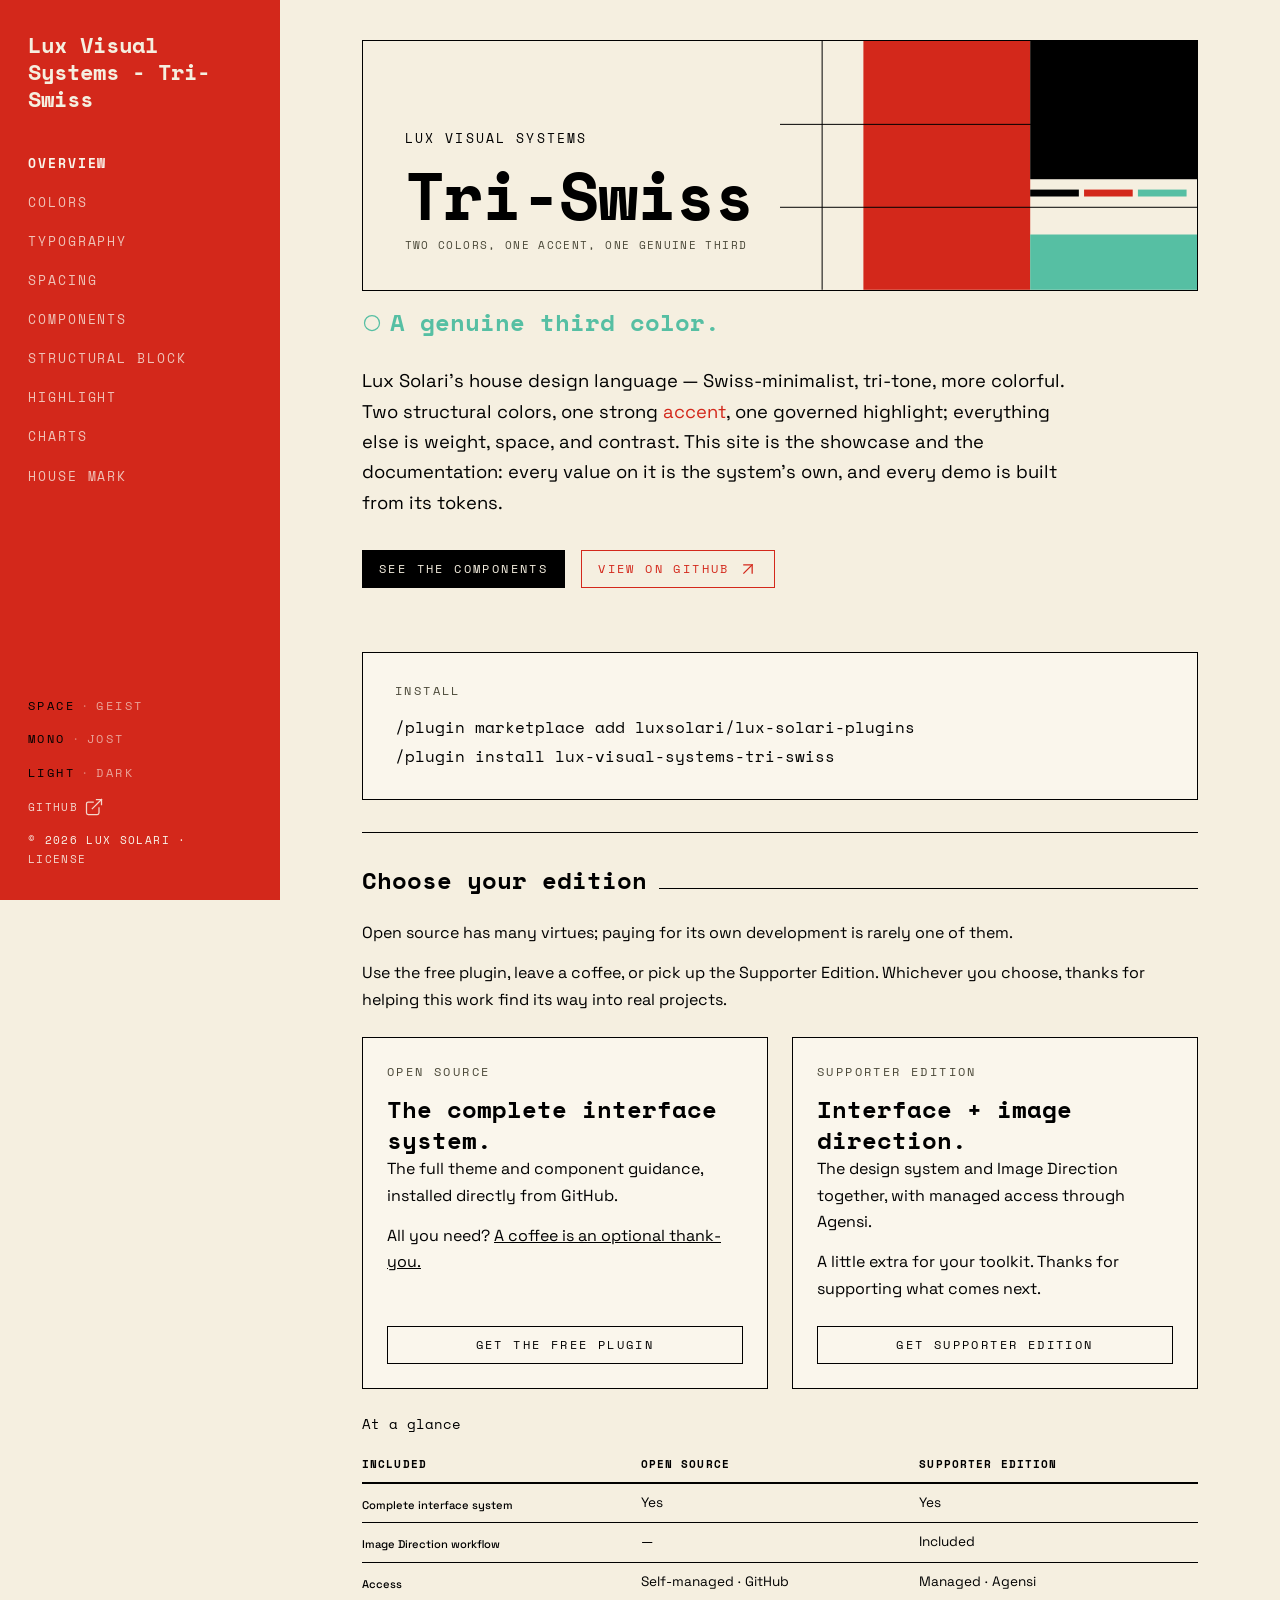
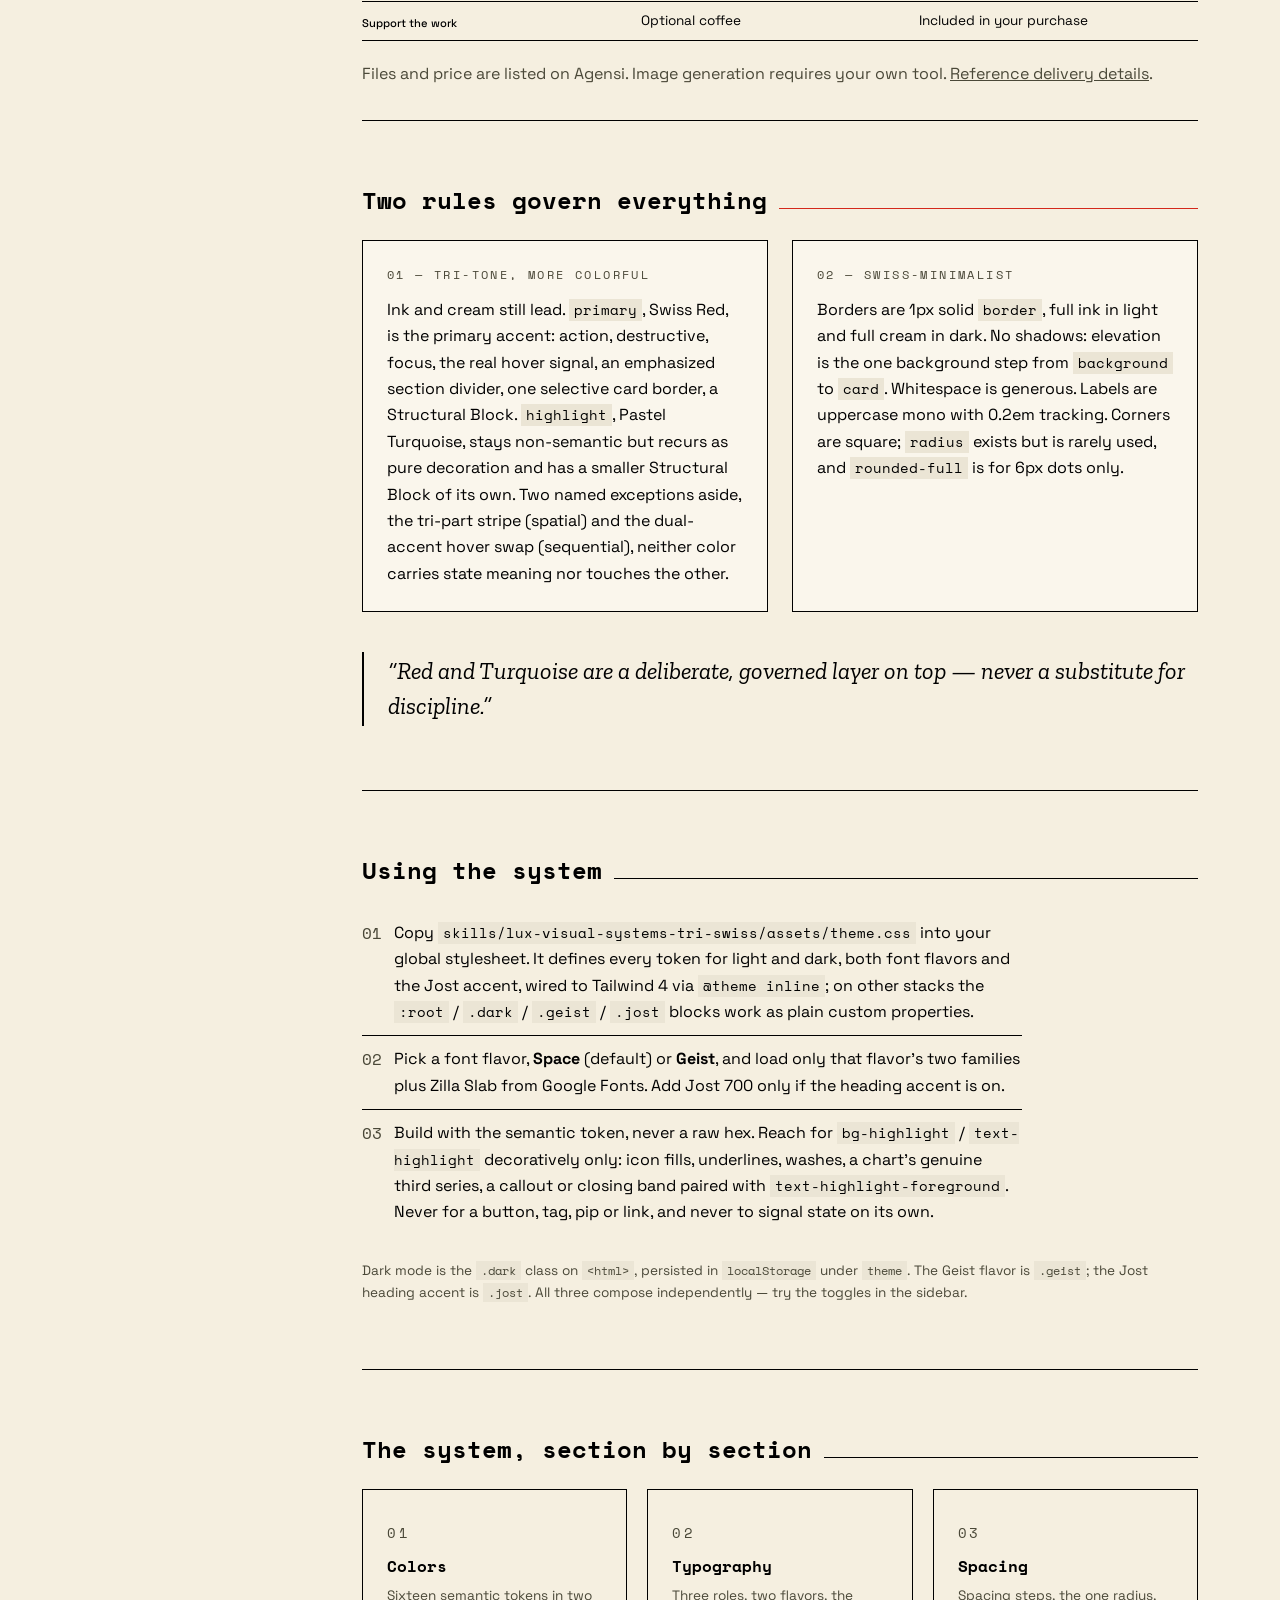
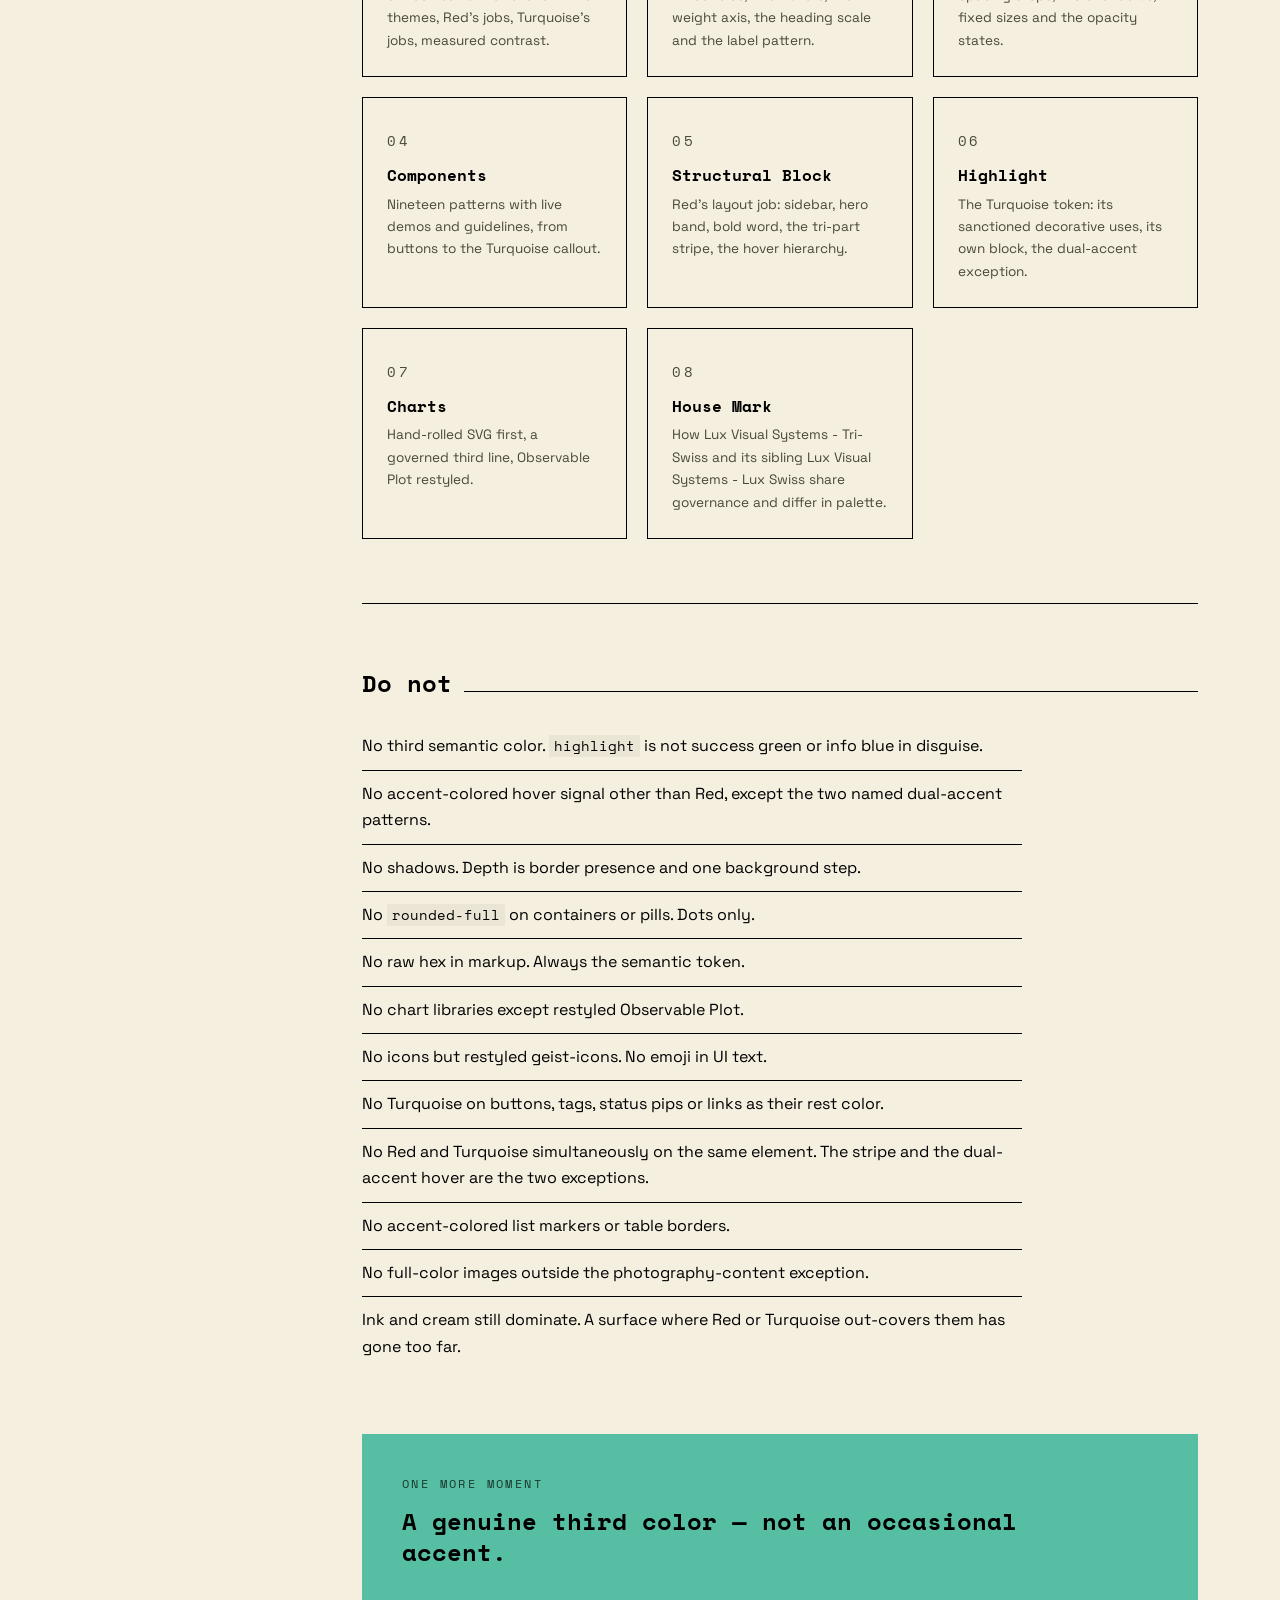
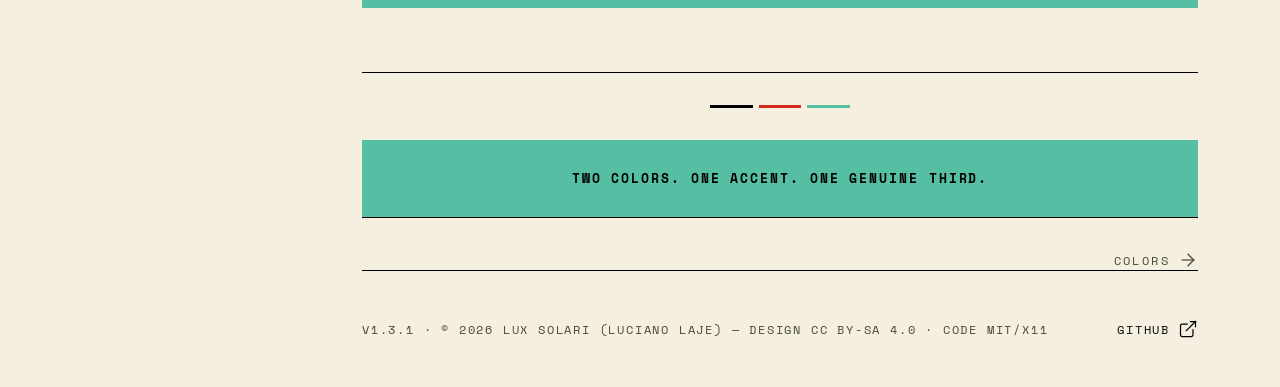
==== commit 1b88c2a4: "docs(editions): align choices and thank supporters" ====
--- a/docs/index.html
+++ b/docs/index.html
@@ -17,17 +17,17 @@
     })();
   </script>
   <title>Lux Visual Systems - Tri-Swiss — a tri-tone Swiss-minimalist design system</title>
-  <meta name="description" content="Two colors, one accent, one governed highlight. A tri-tone Swiss-minimalist design system that gives every Claude Code project one consistent, opinionated aesthetic — showcase and documentation." />
+  <meta name="description" content="Two colors, one accent, one governed highlight. A tri-tone Swiss-minimalist design system that gives every project one consistent, opinionated aesthetic — showcase and documentation." />
   <meta property="og:type" content="website" />
   <meta property="og:title" content="Lux Visual Systems - Tri-Swiss — a tri-tone Swiss-minimalist design system" />
-  <meta property="og:description" content="Two colors, one accent, one governed highlight. A tri-tone Swiss-minimalist design system that gives every Claude Code project one consistent, opinionated aesthetic — showcase and documentation." />
+  <meta property="og:description" content="Two colors, one accent, one governed highlight. A tri-tone Swiss-minimalist design system that gives every project one consistent, opinionated aesthetic — showcase and documentation." />
   <meta property="og:url" content="https://luxsolari.github.io/lux-visual-systems-tri-swiss/" />
   <meta property="og:image" content="https://luxsolari.github.io/lux-visual-systems-tri-swiss/assets/social-card.png" />
   <meta property="og:image:width" content="1200" />
   <meta property="og:image:height" content="630" />
   <meta name="twitter:card" content="summary_large_image" />
   <meta name="twitter:title" content="Lux Visual Systems - Tri-Swiss — a tri-tone Swiss-minimalist design system" />
-  <meta name="twitter:description" content="Two colors, one accent, one governed highlight. A tri-tone Swiss-minimalist design system that gives every Claude Code project one consistent, opinionated aesthetic — showcase and documentation." />
+  <meta name="twitter:description" content="Two colors, one accent, one governed highlight. A tri-tone Swiss-minimalist design system that gives every project one consistent, opinionated aesthetic — showcase and documentation." />
   <meta name="twitter:image" content="https://luxsolari.github.io/lux-visual-systems-tri-swiss/assets/social-card.png" />
   <link rel="preconnect" href="https://fonts.googleapis.com" />
   <link rel="preconnect" href="https://fonts.gstatic.com" crossorigin />
@@ -101,36 +101,48 @@
           <section id="install" class="first" style="padding-top:0;">
             <div class="card" style="display:flex; flex-wrap:wrap; align-items:center; gap:24px 40px; justify-content:space-between; padding:28px 32px;">
               <div style="min-width:0;">
-                <p class="label" style="margin-bottom:12px;">Install — two lines in Claude Code</p>
+                <p class="label" style="margin-bottom:12px;">Install</p>
                 <pre style="border:none; background:none; padding:0; font-size:1rem; line-height:1.8;">/plugin marketplace add luxsolari/lux-solari-plugins
 /plugin install lux-visual-systems-tri-swiss</pre>
               </div>
-              <a href="https://github.com/luxsolari/lux-visual-systems-tri-swiss" class="btn btn-filled" style="padding:12px 22px; white-space:nowrap;">Get the plugin</a>
-            </div>
-            <section id="editions" aria-labelledby="editions-title" style="margin-top:32px;">
+            </div>
+            <section id="editions" aria-labelledby="editions-title">
               <div class="divider"><h3 id="editions-title">Choose your edition</h3><span class="rule"></span></div>
               <p>Open source has many virtues; paying for its own development is rarely one of them.</p>
-              <div class="grid grid-2" style="gap:24px; margin-top:24px;">
-                <article class="card">
+              <p>Use the free plugin, leave a coffee, or pick up the Supporter Edition. Whichever you choose, thanks for helping this work find its way into real projects.</p>
+              <div class="grid grid-2 edition-grid">
+                <article class="card edition-card">
                   <p class="label">Open Source</p>
-                  <h3 style="margin-top:12px;">The complete interface system.</h3>
+                  <h3>The complete interface system.</h3>
                   <p>The full theme and component guidance, installed directly from GitHub.</p>
-
-                  <p>A coffee is an optional thank-you.</p>
-                  <div class="row" style="margin-top:16px;">
-                  <a href="https://github.com/luxsolari/lux-visual-systems-tri-swiss" class="btn btn-outlined">Get the free plugin</a>
-                    <a href="https://buymeacoffee.com/lux.solari" class="btn btn-outlined">Buy me a coffee</a>
+                  <p class="edition-thanks">All you need? <a href="https://buymeacoffee.com/lux.solari">A coffee is an optional thank-you.</a></p>
+                  <div class="edition-actions">
+                    <a href="https://github.com/luxsolari/lux-visual-systems-tri-swiss" class="btn btn-outlined">Get the free plugin</a>
                   </div>
                 </article>
-                <article class="card">
+                <article class="card edition-card">
                   <p class="label">Supporter Edition</p>
-                  <h3 style="margin-top:12px;">Interface + image direction.</h3>
+                  <h3>Interface + image direction.</h3>
                   <p>The design system and Image Direction together, with managed access through Agensi.</p>
-                  <a href="https://www.agensi.io/skills/lux-visual-systems-tri-swiss-supporter-edition" class="btn btn-outlined" style="margin-top:16px;">Get Supporter Edition</a>
+                  <p class="edition-thanks">A little extra for your toolkit. Thanks for supporting what comes next.</p>
+                  <div class="edition-actions">
+                    <a href="https://www.agensi.io/skills/lux-visual-systems-tri-swiss-supporter-edition" class="btn btn-outlined">Get Supporter Edition</a>
+                  </div>
                 </article>
               </div>
-              <p style="margin-top:20px; color:var(--muted-foreground);">Files and price are listed on Agensi.</p>
-              <p style="color:var(--muted-foreground);">Image generation requires your own tool. <a href="https://www.agensi.io/docs/how-agents-load-skills">Reference delivery details</a>.</p>
+              <div class="edition-table-wrap">
+                <table class="data-table edition-table">
+                  <caption>At a glance</caption>
+                  <thead><tr><th scope="col">Included</th><th scope="col">Open Source</th><th scope="col">Supporter Edition</th></tr></thead>
+                  <tbody>
+                    <tr><th scope="row">Complete interface system</th><td>Yes</td><td>Yes</td></tr>
+                    <tr><th scope="row">Image Direction workflow</th><td>—</td><td>Included</td></tr>
+                    <tr><th scope="row">Access</th><td>Self-managed · GitHub</td><td>Managed · Agensi</td></tr>
+                    <tr><th scope="row">Support the work</th><td>Optional coffee</td><td>Included in your purchase</td></tr>
+                  </tbody>
+                </table>
+              </div>
+              <p class="edition-note">Files and price are listed on Agensi. Image generation requires your own tool. <a href="https://www.agensi.io/docs/how-agents-load-skills">Reference delivery details</a>.</p>
             </section>
           </section>
 
--- a/docs/assets/site.css
+++ b/docs/assets/site.css
@@ -316,3 +316,23 @@
   .page-head { padding:32px 0; }
   section { padding:40px 0; }
 }
+
+/* Edition choice: shared action baseline and a compact, readable comparison. */
+#install { padding-bottom:32px; }
+#editions { margin-top:32px; padding:32px 0 0; }
+.edition-grid { gap:24px; margin-top:24px; }
+.edition-card { display:flex; flex-direction:column; min-width:0; }
+.edition-card h3 { margin-top:12px; }
+.edition-thanks { margin-bottom:20px; }
+.edition-actions { margin-top:auto; padding-top:4px; }
+.edition-actions .btn { display:flex; width:100%; text-align:center; justify-content:center; white-space:normal; }
+.edition-table-wrap { margin-top:24px; }
+.edition-table { table-layout:fixed; }
+.edition-table caption { text-align:left; margin-bottom:12px; font-family:var(--font-mono); }
+.edition-table th[scope="row"] { font-family:var(--font-sans); text-transform:none; letter-spacing:normal; font-weight:500; }
+.edition-table th, .edition-table td { overflow-wrap:anywhere; }
+.edition-table th[scope="row"] { border-bottom:1px solid var(--border); padding:8px 12px 8px 0; }
+.edition-note { margin-top:20px; color:var(--muted-foreground); }
+@media (max-width:600px) {
+  .edition-table th, .edition-table td { font-size:0.75rem; padding-right:8px; }
+}
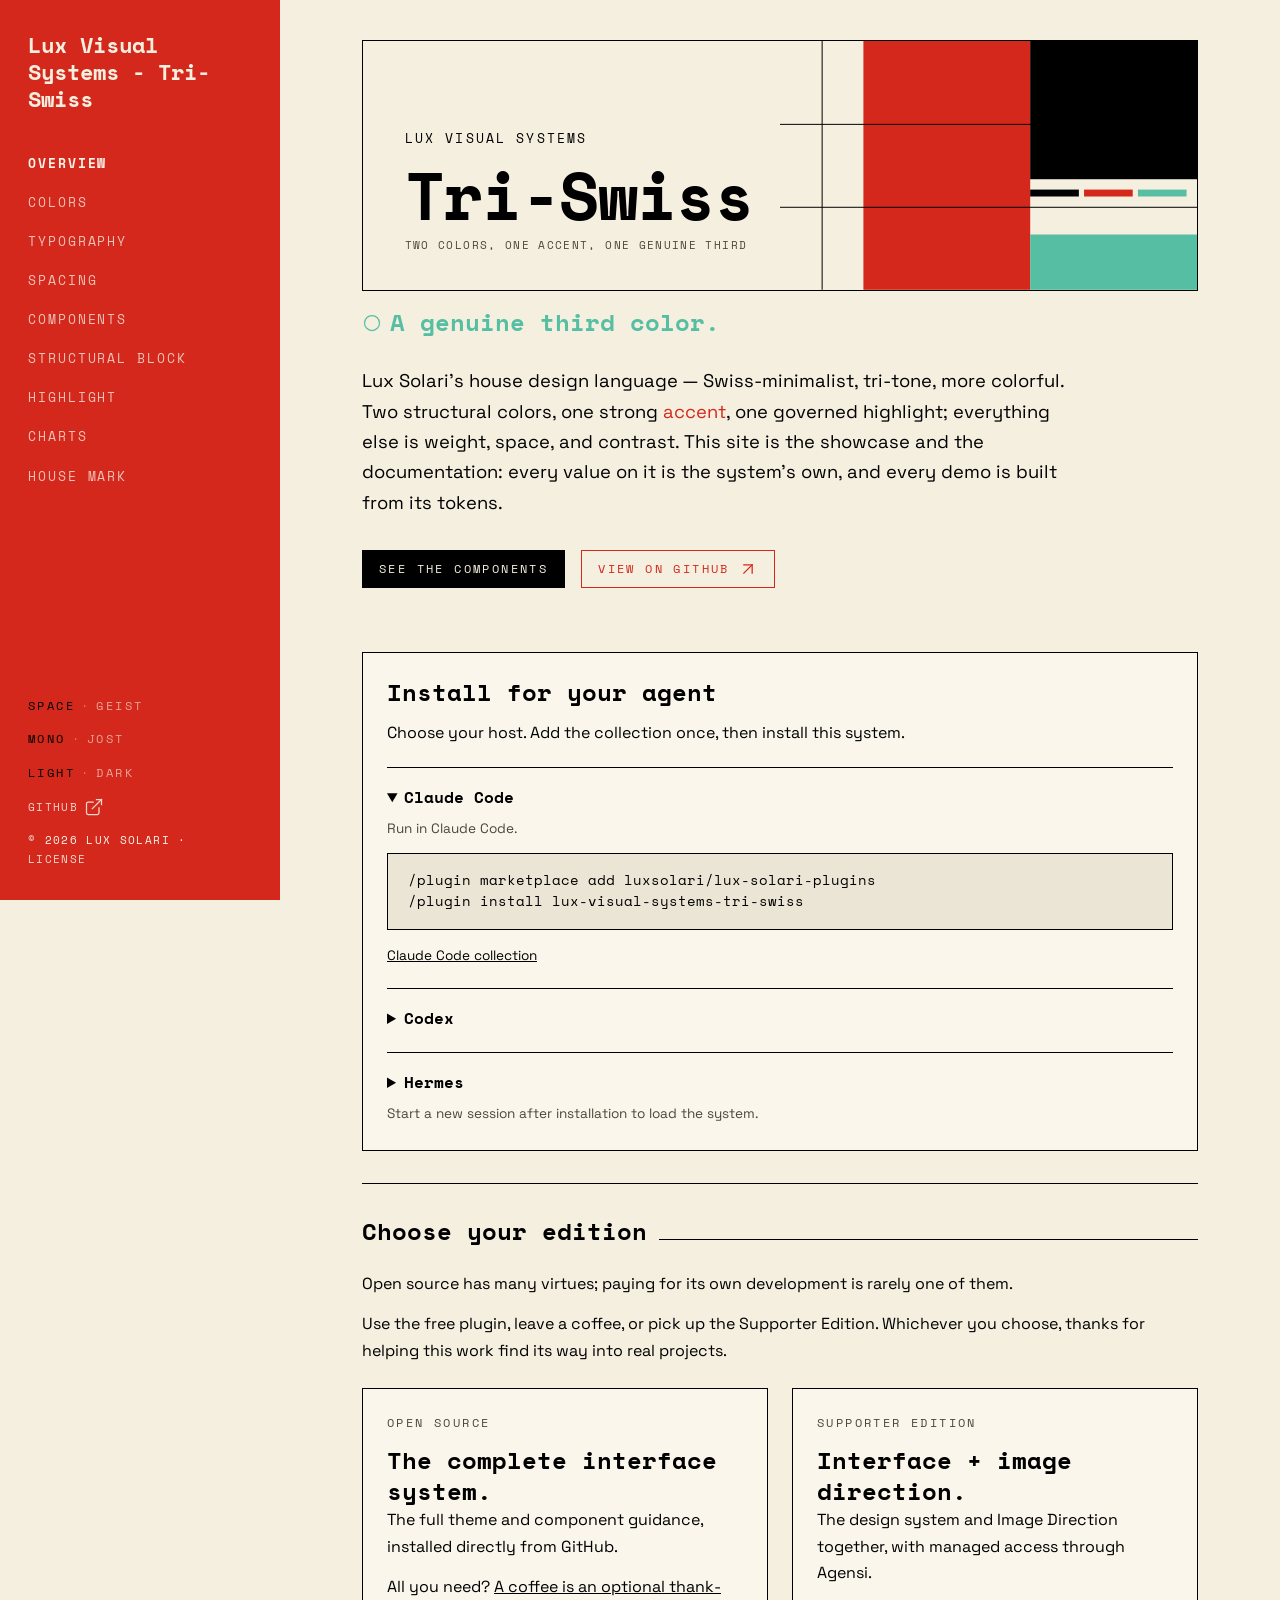
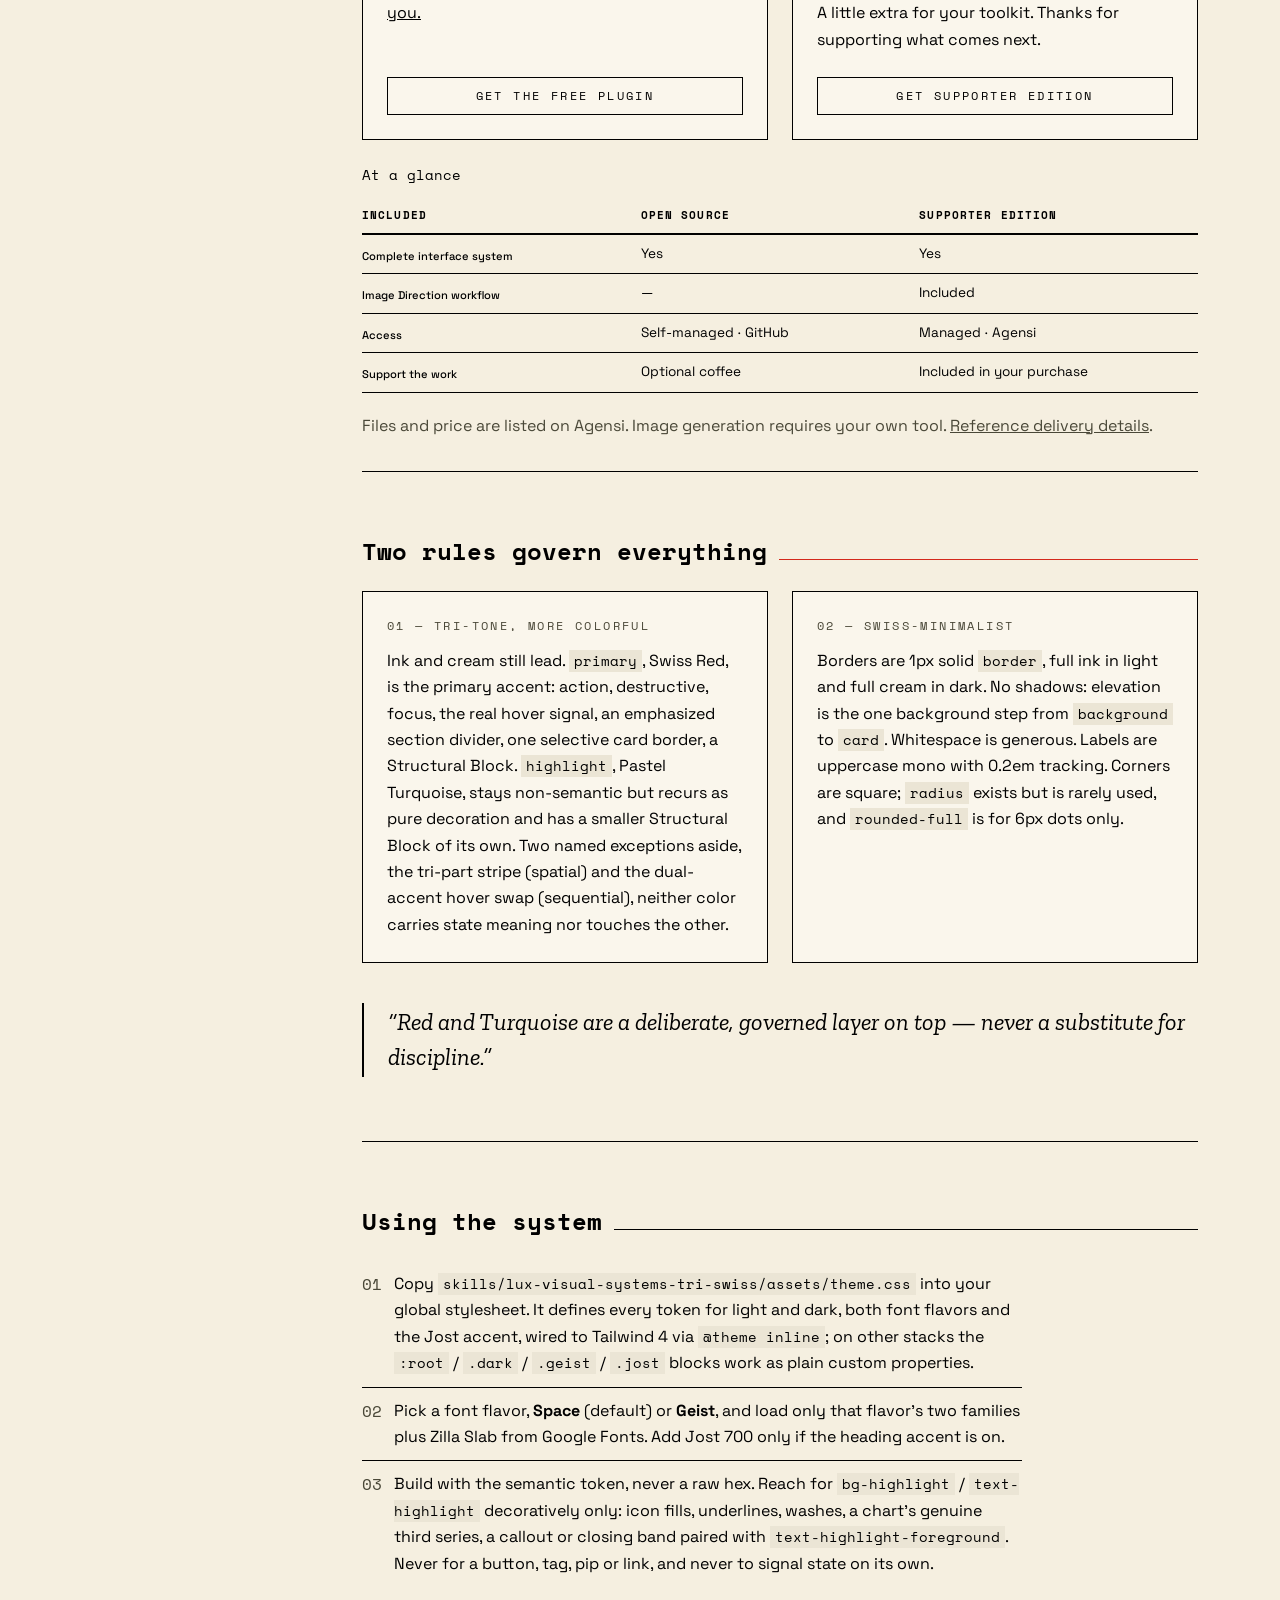
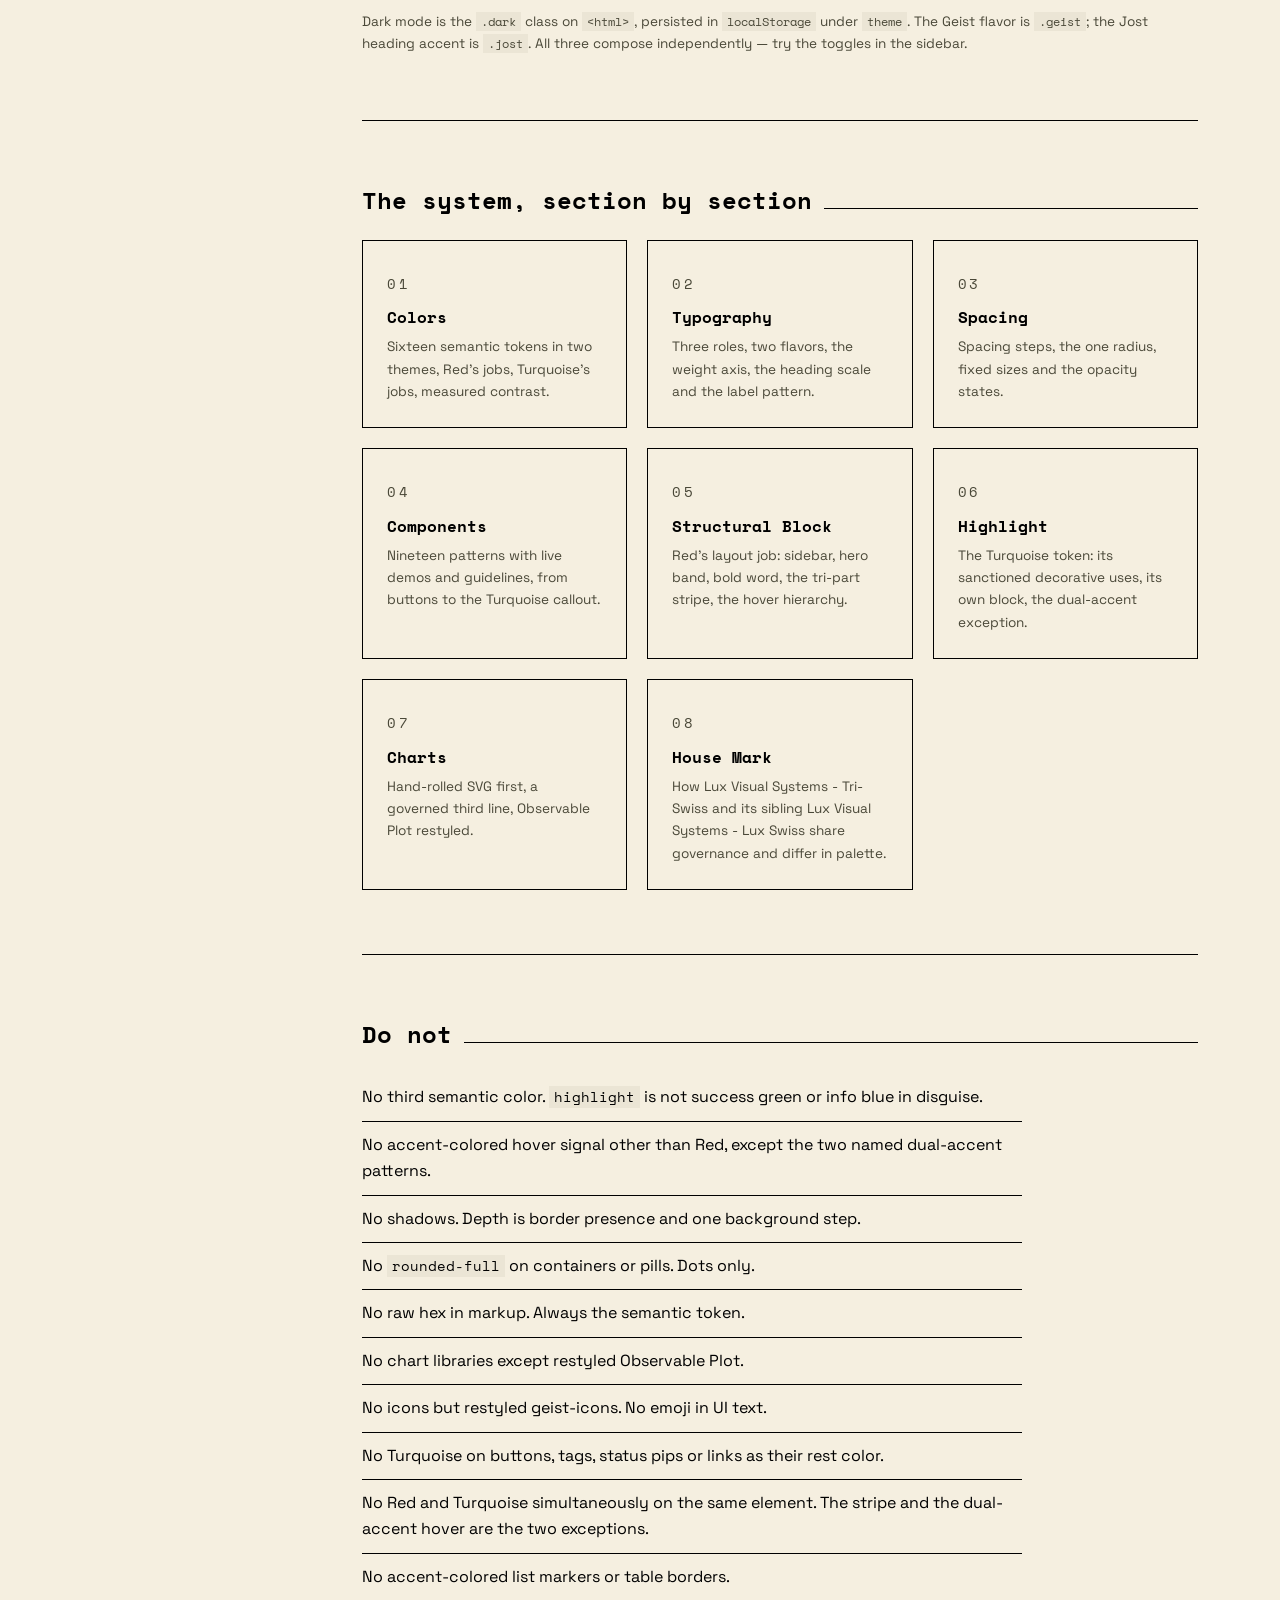
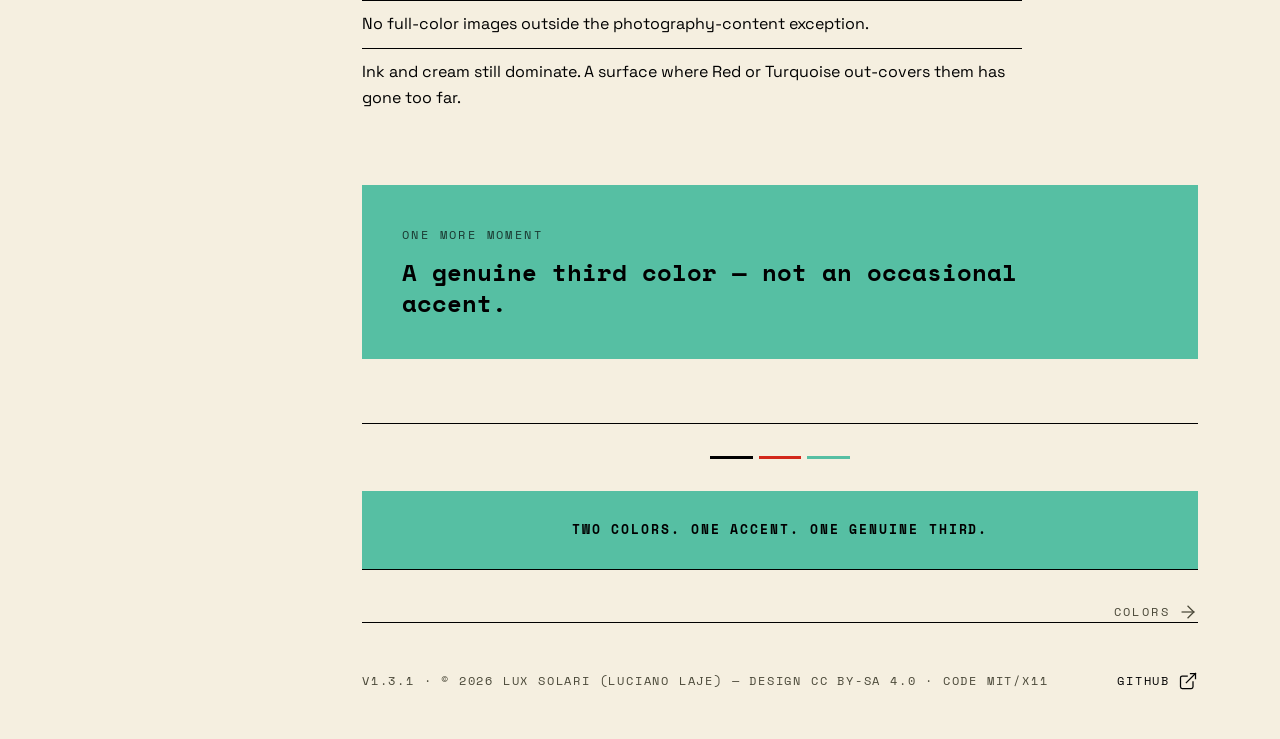
==== commit 6ff72bf7: "docs(install): document Claude Codex and Hermes setup" ====
--- a/docs/index.html
+++ b/docs/index.html
@@ -99,12 +99,31 @@
           </section>
 
           <section id="install" class="first" style="padding-top:0;">
-            <div class="card" style="display:flex; flex-wrap:wrap; align-items:center; gap:24px 40px; justify-content:space-between; padding:28px 32px;">
-              <div style="min-width:0;">
-                <p class="label" style="margin-bottom:12px;">Install</p>
-                <pre style="border:none; background:none; padding:0; font-size:1rem; line-height:1.8;">/plugin marketplace add luxsolari/lux-solari-plugins
-/plugin install lux-visual-systems-tri-swiss</pre>
-              </div>
+            <div class="card install-hosts">
+              <h3>Install for your agent</h3>
+              <p>Choose your host. Add the collection once, then install this system.</p>
+              <details class="install-host" open>
+                <summary>Claude Code</summary>
+                <p class="small muted">Run in Claude Code.</p>
+                <pre><code>/plugin marketplace add luxsolari/lux-solari-plugins
+/plugin install lux-visual-systems-tri-swiss</code></pre>
+                <a class="small" href="https://github.com/luxsolari/lux-solari-plugins">Claude Code collection</a>
+              </details>
+              <details class="install-host">
+                <summary>Codex</summary>
+                <p class="small muted">Run in your terminal with the Codex CLI installed.</p>
+                <pre><code>codex plugin marketplace add luxsolari/lux-solari-codex-plugins
+codex plugin add lux-visual-systems-tri-swiss@lux-solari-codex</code></pre>
+                <a class="small" href="https://github.com/luxsolari/lux-solari-codex-plugins">Codex collection</a>
+              </details>
+              <details class="install-host">
+                <summary>Hermes</summary>
+                <p class="small muted">Run in your terminal with Hermes installed. Installs into the active profile.</p>
+                <pre><code>hermes skills tap add luxsolari/lux-solari-hermes-plugins
+hermes skills install luxsolari/lux-solari-hermes-plugins/skills/lux-visual-systems-tri-swiss</code></pre>
+                <a class="small" href="https://github.com/luxsolari/lux-solari-hermes-plugins">Hermes collection</a>
+              </details>
+              <p class="small muted install-session-note">Start a new session after installation to load the system.</p>
             </div>
             <section id="editions" aria-labelledby="editions-title">
               <div class="divider"><h3 id="editions-title">Choose your edition</h3><span class="rule"></span></div>
--- a/docs/assets/site.css
+++ b/docs/assets/site.css
@@ -336,3 +336,12 @@
 @media (max-width:600px) {
   .edition-table th, .edition-table td { font-size:0.75rem; padding-right:8px; }
 }
+
+/* Native disclosures keep each host's commands labeled and keyboard accessible. */
+.install-hosts > p { margin-top:12px; }
+.install-host { border-top:1px solid var(--border); margin-top:20px; padding-top:16px; min-width:0; }
+.install-host summary { cursor:pointer; font-family:var(--font-mono); font-weight:700; }
+.install-host summary:focus-visible { outline:2px solid var(--ring); outline-offset:4px; }
+.install-host p { margin-top:12px; }
+.install-host pre { margin:12px 0; font-size:0.85rem; max-width:100%; overflow-x:auto; }
+.install-session-note { margin-top:20px; }
